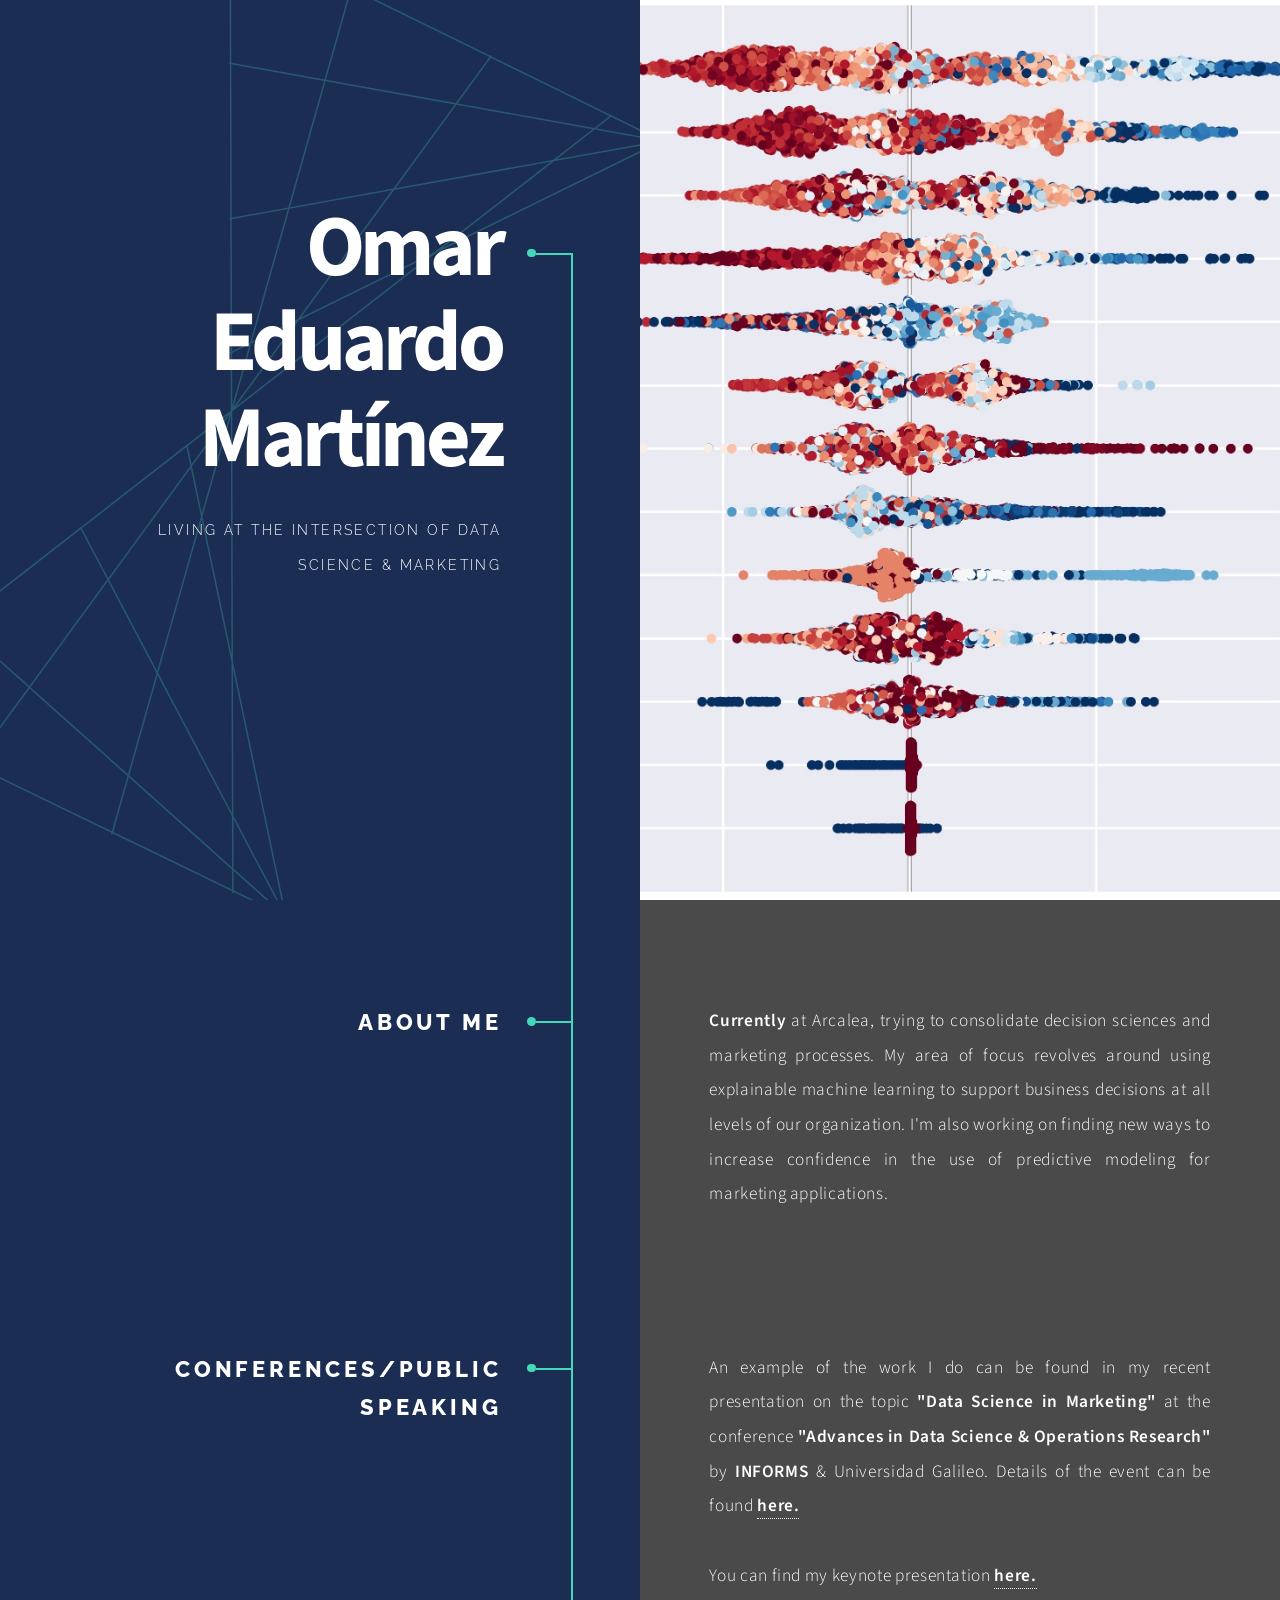
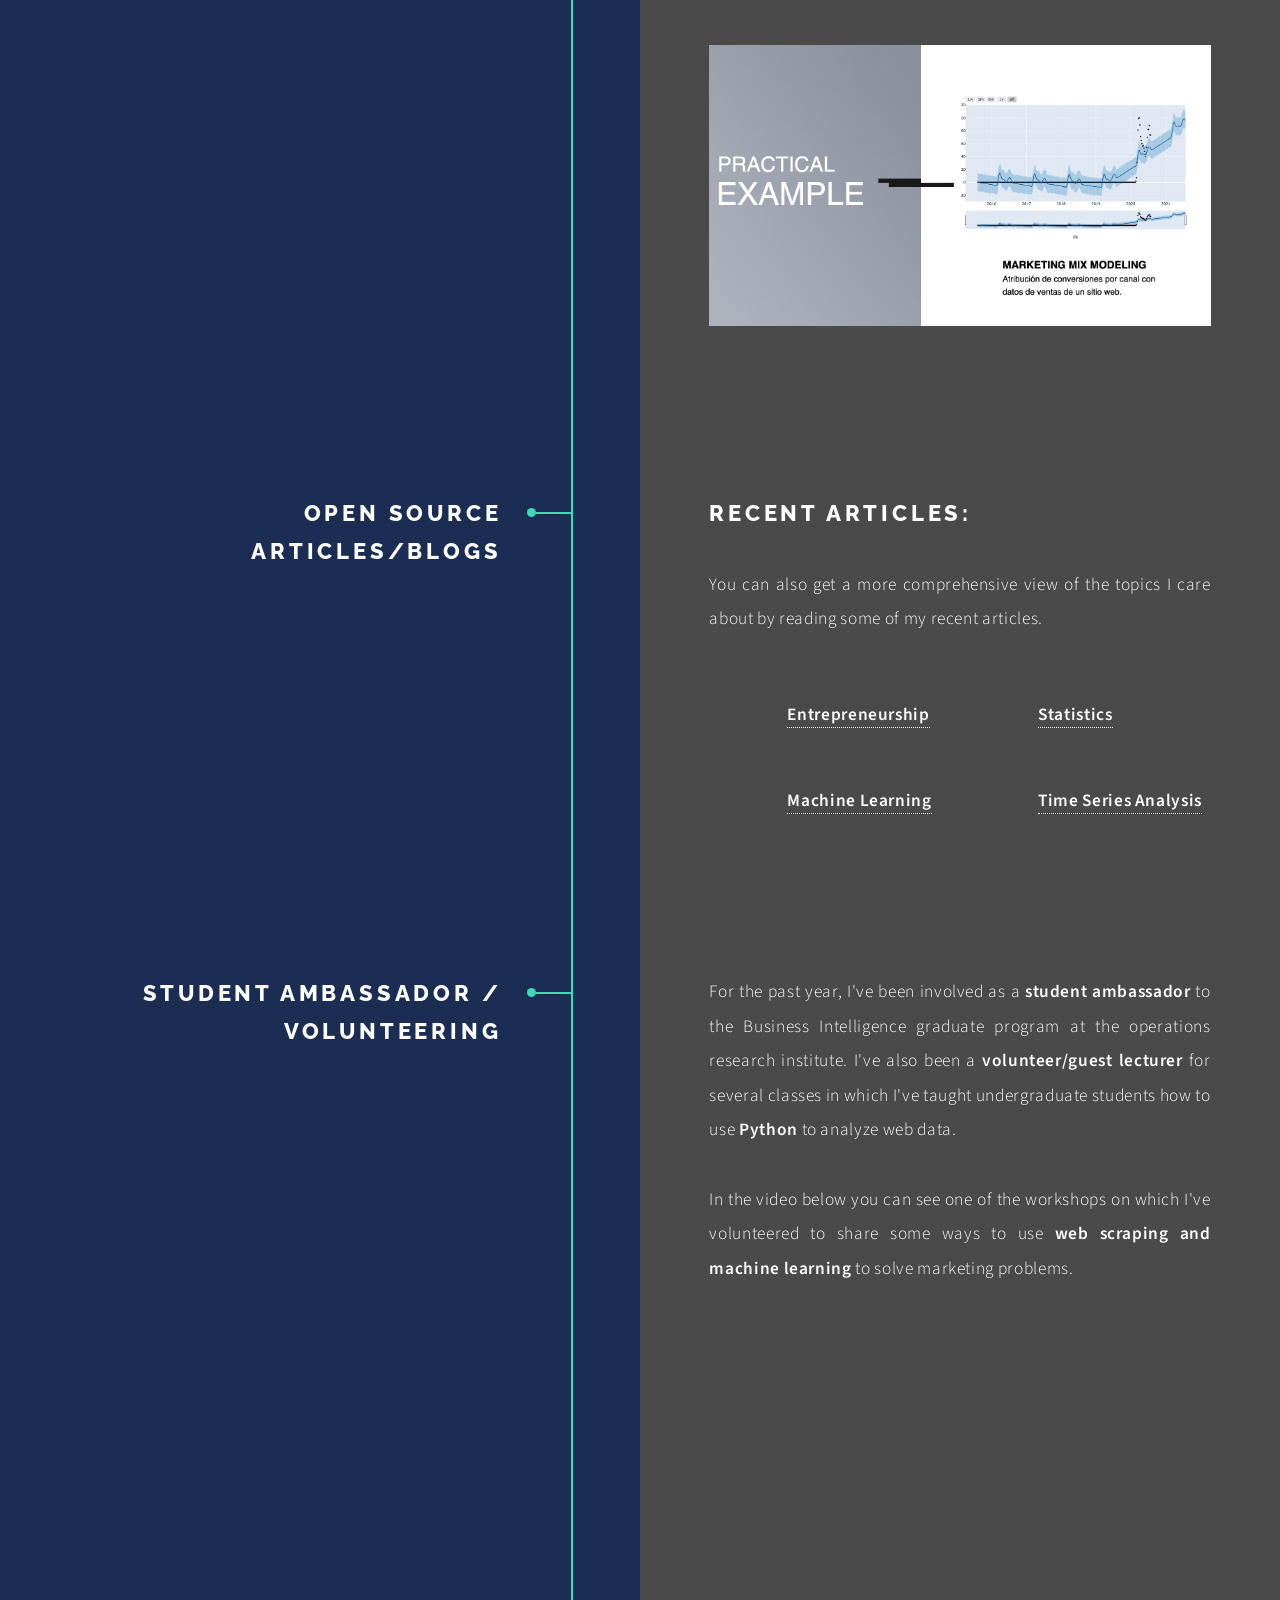
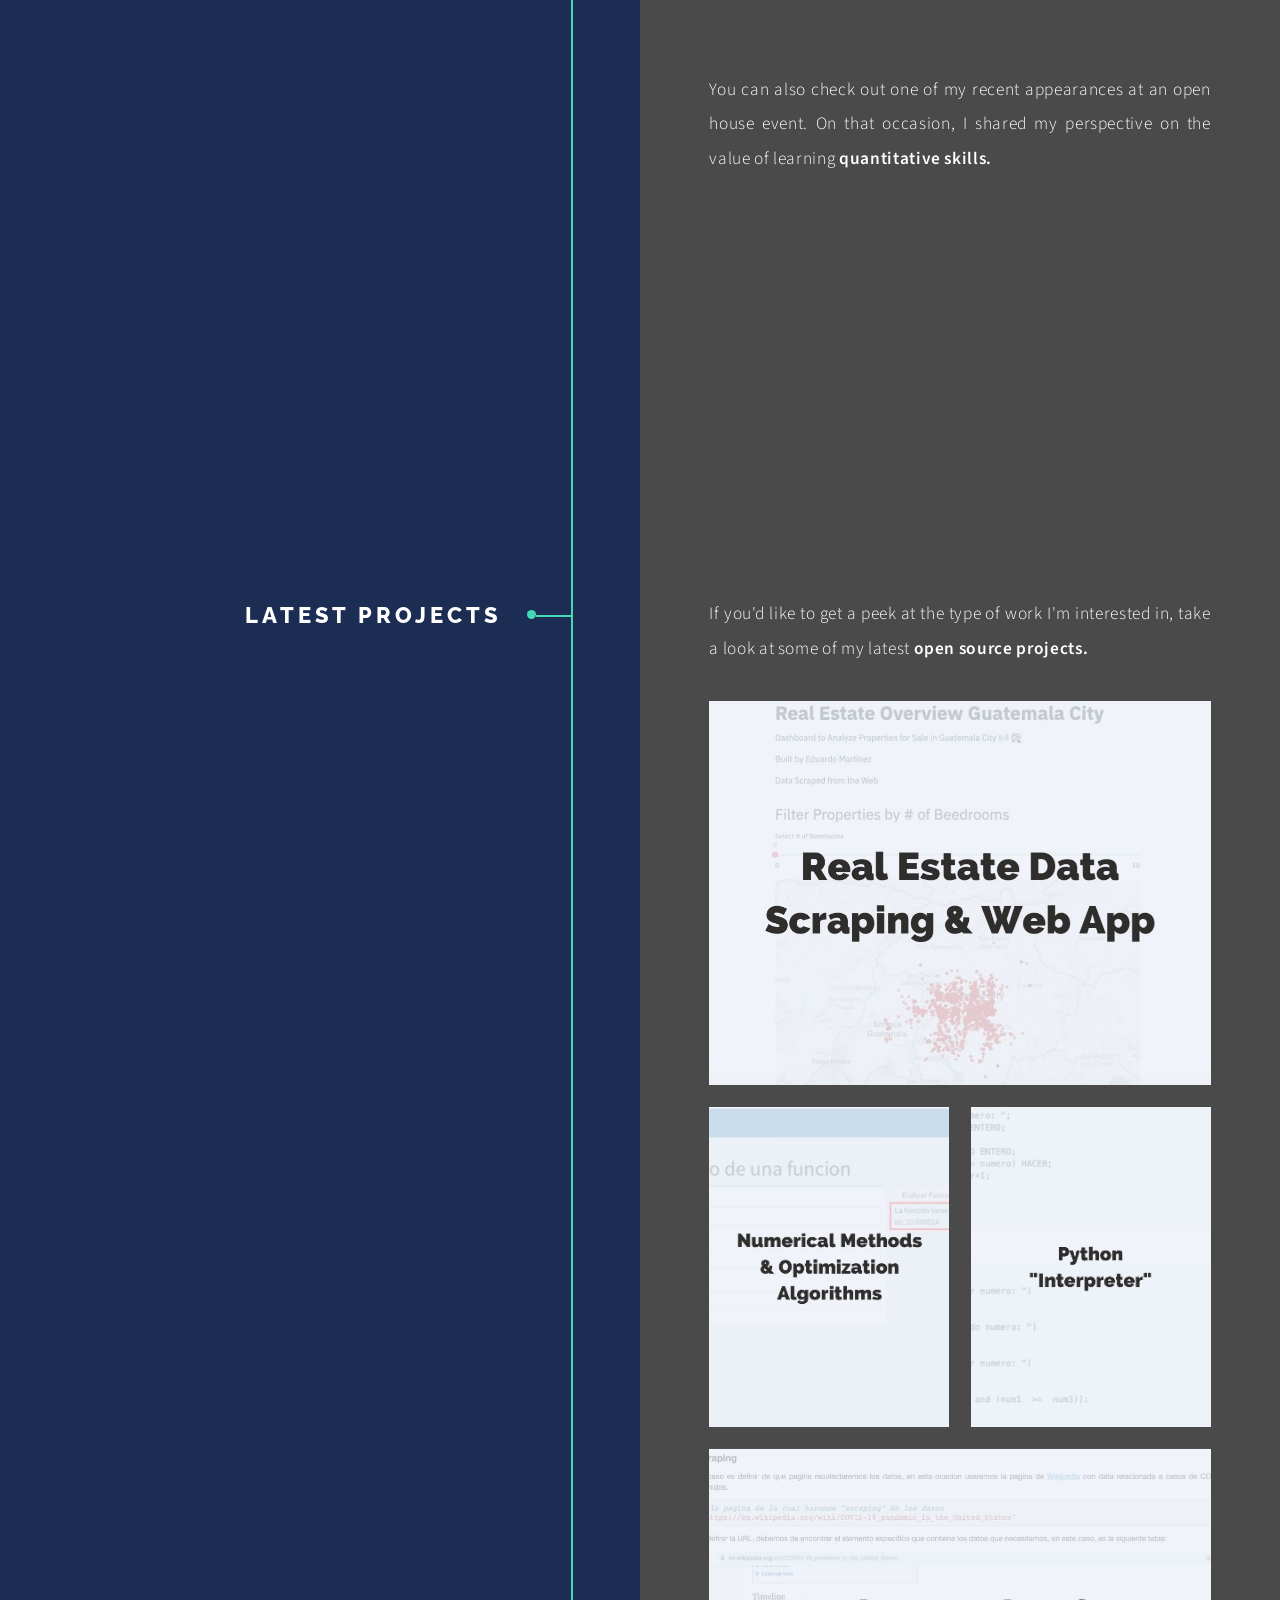
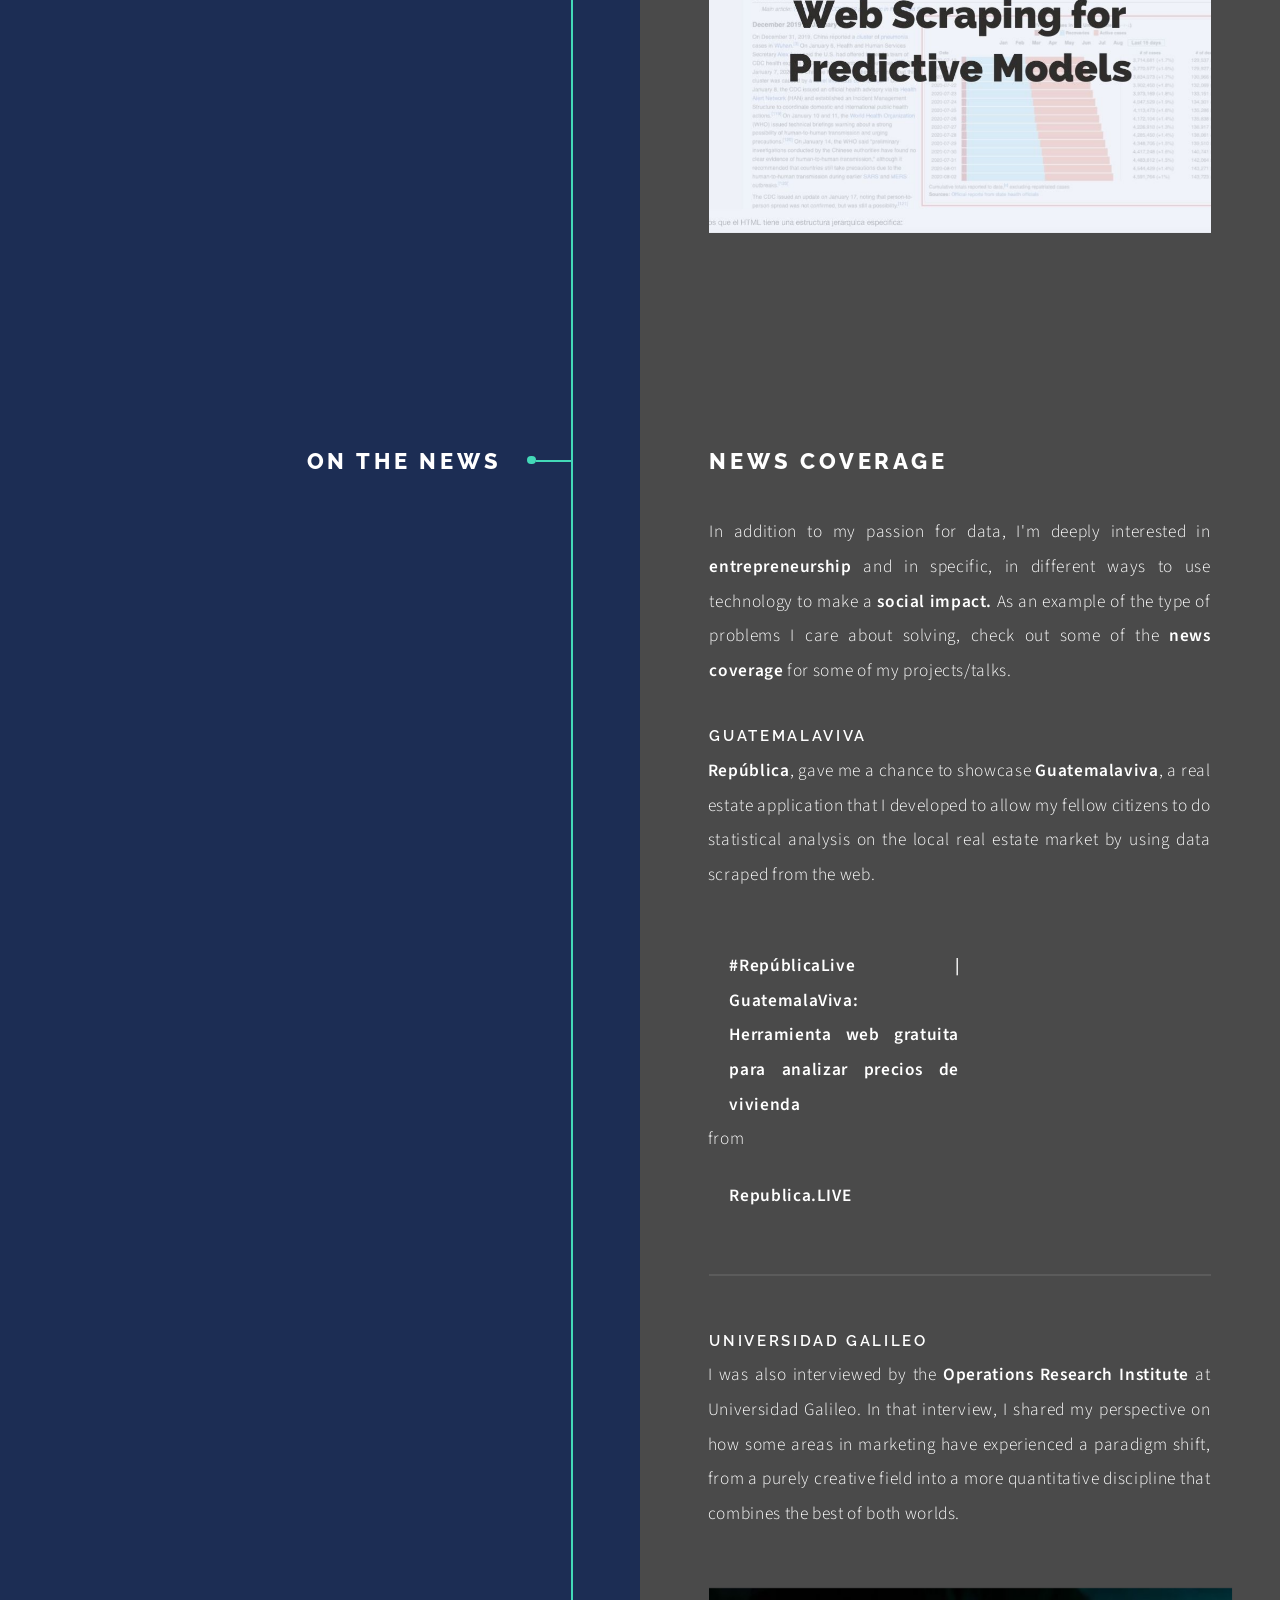
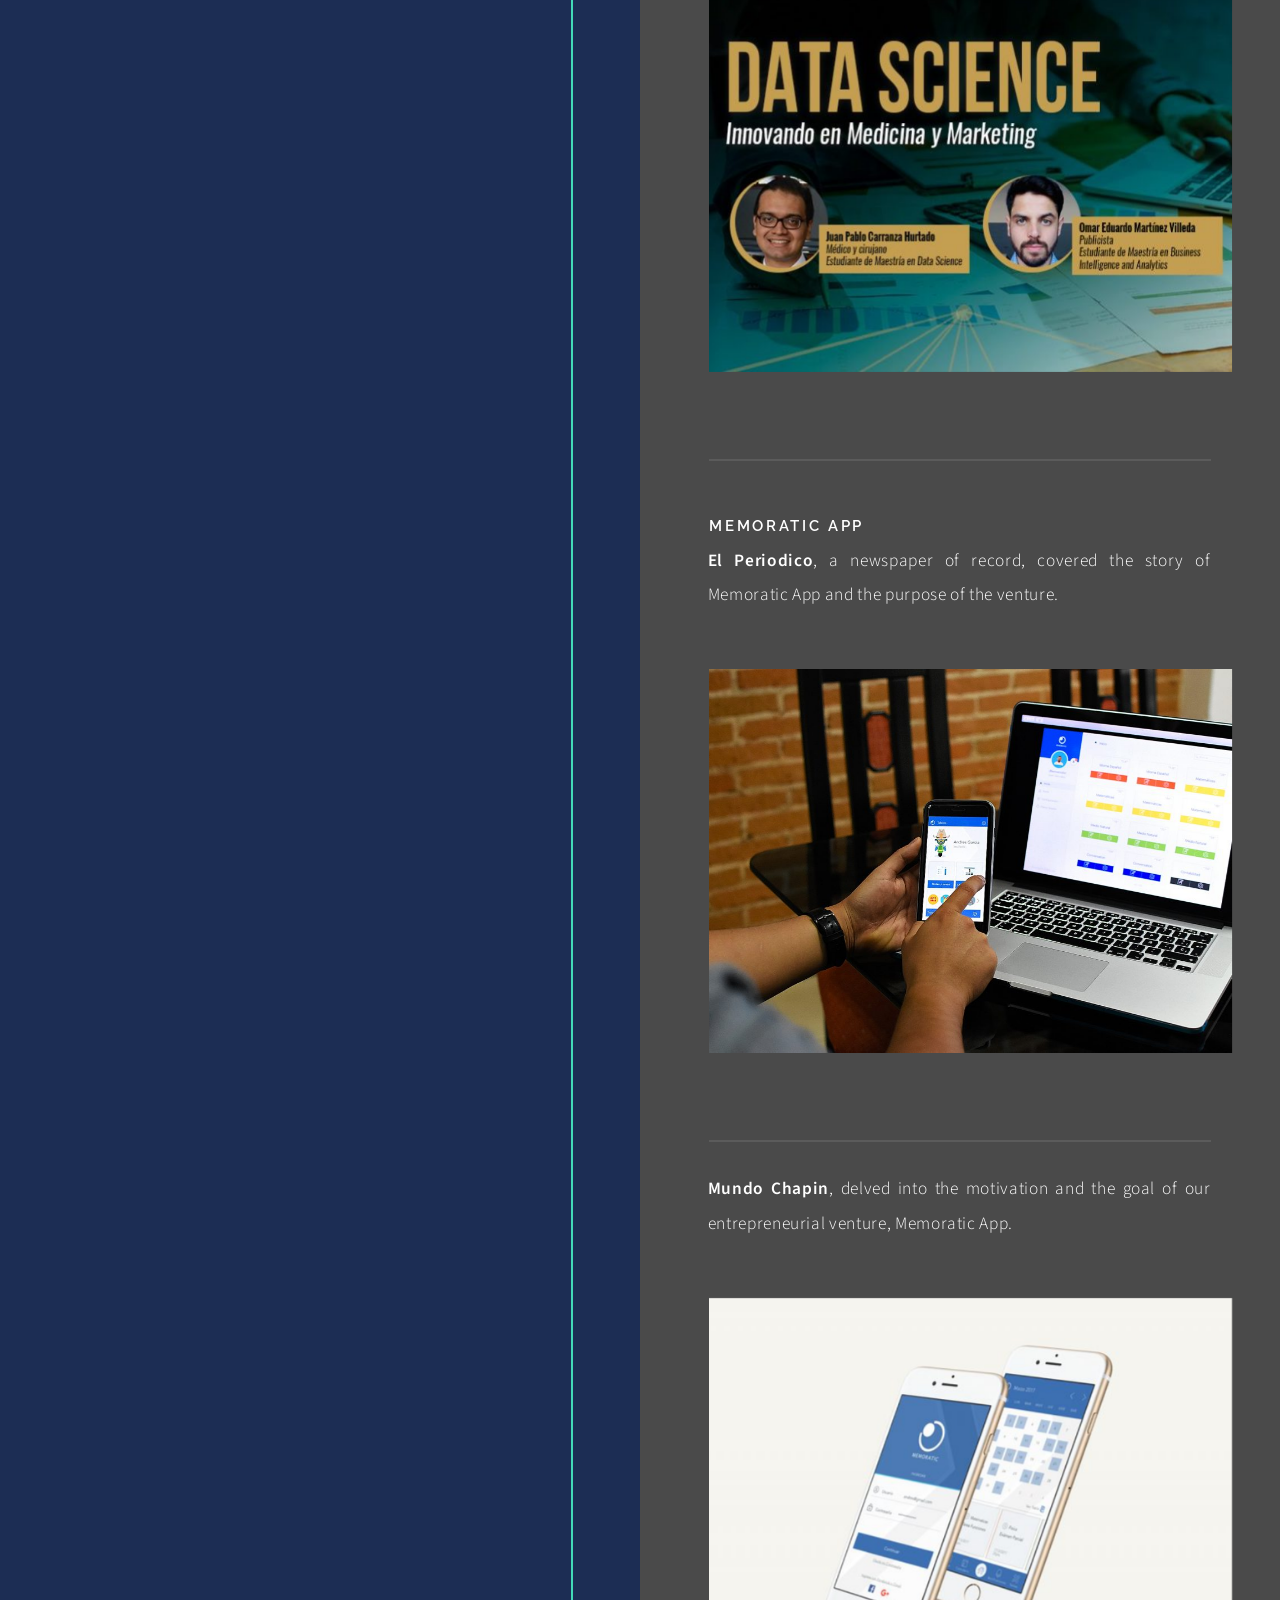
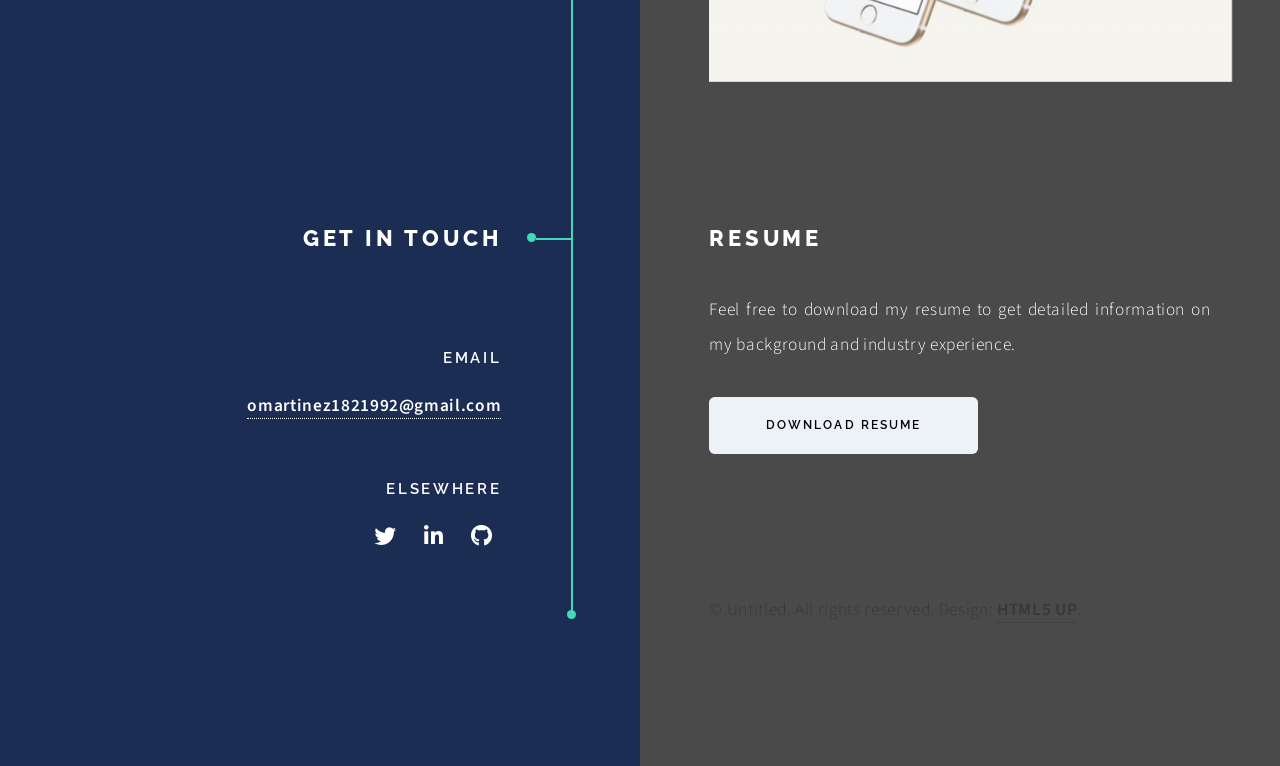
==== index.html @ 477a8608 "Copy updates" ====
<!DOCTYPE HTML>
<!--
	Paradigm Shift by HTML5 UP
	html5up.net | @ajlkn
	Free for personal and commercial use under the CCA 3.0 license (html5up.net/license)
-->
<html>
	<head>
		<!-- Google Tag Manager -->
		<script>(function(w,d,s,l,i){w[l]=w[l]||[];w[l].push({'gtm.start':
		new Date().getTime(),event:'gtm.js'});var f=d.getElementsByTagName(s)[0],
		j=d.createElement(s),dl=l!='dataLayer'?'&l='+l:'';j.async=true;j.src=
		'https://www.googletagmanager.com/gtm.js?id='+i+dl;f.parentNode.insertBefore(j,f);
		})(window,document,'script','dataLayer','GTM-MCJBHN8');</script>
		<!-- End Google Tag Manager -->
		<title>Omar Eduardo Martínez</title>
		<meta charset="utf-8" />
		<meta name="viewport" content="width=device-width, initial-scale=1, user-scalable=no" />
		<meta name="description" content="Omar Eduardo Martínez, Marketing Data Scientist." />
		<meta name="keywords" content="" />
		<link rel="stylesheet" href="assets/css/main.css" />
		<meta name="robots" content="noindex">
	</head>
	<body class="is-preload">
		<!-- Google Tag Manager (noscript) -->
		<noscript><iframe src="https://www.googletagmanager.com/ns.html?id=GTM-MCJBHN8"
		height="0" width="0" style="display:none;visibility:hidden"></iframe></noscript>
		<!-- End Google Tag Manager (noscript) -->
		<!-- Wrapper -->
			<div id="wrapper">

				<!-- Intro -->
					<section class="intro">
						<header>
							<h1>Omar Eduardo Martínez</h1>
							<p> Living at the intersection of Data Science & Marketing </p>
							<ul class="actions">
								<li><a href="#first" class="arrow scrolly"><span class="label">Next</span></a></li>
							</ul>
						</header>
						<div class="content">
							<span class="image fill" data-position="center"><img src="images/pic01.jpg" alt="" /></span>
						</div>
					</section>

				<!-- Section -->
					<section id="first">
						<header>
							<h2>About me</h2>
						</header>
						<div class="content">
							<!--  <span class="image main"><img src="images/pic02.jpg" alt="About Me Picture" /></span> -->
							<p align="justify"><strong> Currently </strong> at Arcalea, trying to consolidate decision sciences and marketing processes. My area of focus revolves around using explainable machine learning to support business decisions at all levels of our organization. I'm also working on finding new ways to increase confidence in the use of predictive modeling for marketing applications. </p>
						</div>
					</section>

				<!-- Section -->
				<section>
					<header>
						<h2>Conferences/Public Speaking</h2>
					</header>
					<div class="content">
						<p align="justify">An example of the work I do can be found in my recent presentation on the topic <strong>"Data Science in Marketing"</strong> at the conference <strong>"Advances in Data Science & Operations Research"</strong> by <strong>INFORMS</strong> & Universidad Galileo. Details of the event can be found <a href="https://www.galileo.edu/page/wp-content/uploads/2020/09/Programa-Advances-in-data-science-OR-2018_ES-.pdf" target="_blank">here.</a></p>
						<p align="justify">You can find my keynote presentation <a href="https://github.com/omartinez182/data-science-notebooks/blob/master/Data%20Science%20in%20Marketing_Omar%20E%20Martinez.key" target="_blank">here.<br>
						<span class="image2 main"><img src="images/pic03.jpg" alt="Keynote Presentation" /></span></a></p>
					</div>
				</section>

				<!-- Section -->
					<section>
						<header>
							<h2>Open Source Articles/Blogs</h2>
						</header>
						<div class="content">
							<h2>Recent articles:</h2>
							<p align="justify">You can also get a more comprehensive view of the topics I care about by reading some of my recent articles.</p>
							<ul class="feature-icons">
								<li><a href="https://thenextweb.com/growth-quarters/2020/03/31/5-lessons-from-failed-startup/" target="_blank">Entrepreneurship</a></li>
								<li><a href="https://www.kdnuggets.com/2020/07/demystifying-statistical-significance.html" target="_blank">Statistics</a></li>
								<li><a href="https://www.kdnuggets.com/2020/10/nested-cross-validation-python.html" target="_blank">Machine Learning</a></li>
								<li><a href="https://www.kdnuggets.com/2020/07/understanding-time-series-r.html" target="_blank">Time Series Analysis</a></li>
							</ul>
						</div>
					</section>

				<!-- Section -->
					<section>
						<header>
							<h2>Student ambassador / Volunteering</h2>
						</header>
						<div class="content">
							<p align="justify">For the past year, I've been involved as a <strong> student ambassador </strong> to the Business Intelligence graduate program at the operations research institute. I've also been a <strong> volunteer/guest lecturer </strong> for several classes in which I've taught undergraduate students how to use <strong> Python </strong> to analyze web data.</p>
							<p align="justify">In the video below you can see one of the workshops on which I've volunteered to share some ways to use <strong> web scraping and machine learning </strong> to solve marketing problems.</p>
							<div class="videoWrapper">
								<iframe width="325" height="250" src="https://www.youtube.com/embed/MDKbdHvVcv8?start=1440" frameborder="0" allow="accelerometer; autoplay; clipboard-write; encrypted-media; gyroscope; picture-in-picture" allowfullscreen></iframe>
							</div>
							</br>
							</br>
							<p align="justify">You can also check out one of my recent appearances at an open house event. On that occasion, I shared my perspective on the value of learning <strong> quantitative skills. </strong></p>
							<div class="videoWrapper">
								<iframe width="325" height="250" src="https://www.youtube.com/embed/UKspfR477Xg?start=1396" frameborder="0" allow="accelerometer; autoplay; clipboard-write; encrypted-media; gyroscope; picture-in-picture" allowfullscreen></iframe>
							</div>
						</div>
					</section>

				<!-- Section -->
					<section>
						<header>
							<h2>Latest Projects</h2>
						</header>
						<div class="content">
							<p align="justify">If you'd like to get a peek at the type of work I'm interested in, take a look at some of my latest <strong> open source projects. </strong></p>
							<div class="gallery">
								<a href="http://www.guatemalaviva.com/" target="_blank" class="landscape"><img src="images/gallery/thumbs/04.jpg" alt="" /></a>
								<a href="https://github.com/omartinez182/numerical-methods-and-algorithms" target="_blank"><img src="images/gallery/thumbs/02.jpg" alt="Numerical Methods & Algorithm Optimization Project Featured Image" /></a>
								<a href="https://github.com/omartinez182/Python-Interpreter" target="_blank"><img src="images/gallery/thumbs/03.jpg" alt="" /></a>
								<a href="https://github.com/omartinez182/data-science-notebooks/blob/master/Data_Science_in_Marketing_from_A_Z.ipynb" target="_blank" class="landscape"><img src="images/gallery/thumbs/01.jpg" alt="Web Scraping Project Featured Image" /></a>
								<hr>
							</div>
						</div>
					</section>

				<!-- Section -->
					<section>
						<header>
							<h2>On the news</h2>
						</header>
						<div class="content">
							<h2>News coverage</h2>
							<p align="justify">In addition to my passion for data, I'm deeply interested in <strong> entrepreneurship </strong> and in specific, in different ways to use technology to make a <strong>social impact.</strong> 
								As an example of the type of problems I care about solving, check out some of the <strong> news coverage </strong> for some of my projects/talks.</p>
							<h3>Guatemalaviva</h3>
							<div class="gallery">
								<p style="margin-left: 20px" align="justify"><strong>República</strong>, gave me a chance to showcase <strong>Guatemalaviva</strong>, a real estate application that I developed to allow my fellow citizens to do statistical analysis on the local real estate market by using data scraped from the web.</p>
								<div class="videoWrapper">
									<iframe style="margin-left: 20px" align="justify" src="https://player.vimeo.com/video/514046070" width="325" height="250" frameborder="0" allow="accelerometer; autoplay; clipboard-write; encrypted-media; gyroscope; picture-in-picture" allowfullscreen></iframe><p style="margin-left: 20px" align="justify"><a href="https://vimeo.com/514046070" target="_blank">#RepúblicaLive | GuatemalaViva: Herramienta web gratuita para analizar precios de vivienda</a> from <a href="https://vimeo.com/user117604943" target="_blank">Republica.LIVE</a></p>
								</div>
							</div>
							<hr>
							<h3>Universidad Galileo</h3>
							<div class="gallery">
								<p style="margin-left: 20px" align="justify">I was also interviewed by the <strong>Operations Research Institute</strong> at Universidad Galileo. In that interview, I shared my perspective on how some areas in marketing have experienced a paradigm shift, from a purely creative field into a more quantitative discipline that combines the best of both worlds.</p>
								<p><a href="https://www.galileo.edu/iio/historias-de-exito/data-science-innovando-en-medicina-y-marketing/" target="_blank" class="landscape"><img src="images/gallery/thumbs/08.jpg" alt="Data Science Innovations in Health-care & Marketing - Universidad Galileo" /></a></p>
							</div>
							<hr>
							<h3>Memoratic App</h3>
							<div class="gallery">
								<p style="margin-left: 20px" align="justify"><strong>El Periodico</strong>, a newspaper of record, covered the story of Memoratic App and the purpose of the venture.</p>
								<p><a href="https://elperiodico.com.gt/economia/2017/08/25/una-app-que-busca-mejorar-el-rendimiento-academico/" target="_blank" class="landscape"><img src="images/gallery/thumbs/06.jpg" alt="Memoratic App El Periodico" /></a></p>
							</div>
							<hr>
							<div class="gallery">
								<p style="margin-left: 20px" align="justify"><strong>Mundo Chapin</strong>, delved into the motivation and the goal of our entrepreneurial venture, Memoratic App.</p>
								<p><a href="https://mundochapin.com/2017/08/una-app-que-te-ayudara-a-mejorar-el-control-y-rendimiento-escolar-de-tus-hijos/35313/" target="_blank" class="landscape"><img src="images/gallery/thumbs/07.jpg" alt="Memoratic App Mundo Chapin" /></a></p>
							</div>
						</div>
					</section>

				<!-- Section -->
					<section>
						<header>
							<h2>Get in touch</h2>
						</header>
						<div class="content">
							<header>
								<h2>Resume</h2>
							</header>
							<div class="content">
								<p align="justify">Feel free to download my resume to get detailed information on my background and industry experience.</p>
								<ul class="actions">
									<li><a href="https://drive.google.com/file/d/1AbZJZftRvMHdEjw_TxzYUF_DppJpRQ2C/view?usp=sharing" target="_blank" class="button primary large">Download Resume</a></li>
								</ul>
							</div>
						</div>
						<footer>
							<ul class="items">
								<li>
									<h3>Email</h3>
									<a href="#">omartinez1821992@gmail.com</a>
								</li>
								<li>
									<h3>Elsewhere</h3>
									<ul class="icons">
										<li><a href="https://twitter.com/omarmartinez182" target="_blank" class="icon brands fa-twitter"><span class="label">Twitter</span></a></li>
										<li><a href="https://www.linkedin.com/in/omarmartinez182/" target="_blank"  class="icon brands fa-linkedin-in"><span class="label">LinkedIn</span></a></li>
										<li><a href="https://github.com/omartinez182" target="_blank"  class="icon brands fa-github"><span class="label">GitHub</span></a></li>
									</ul>
								</li>
							</ul>
						</footer>
					</section>

				<!-- Copyright -->
					<div class="copyright">&copy; Untitled. All rights reserved. Design: <a href="https://html5up.net">HTML5 UP</a>.</div>

			</div>

		<!-- Scripts -->
			<script src="assets/js/jquery.min.js"></script>
			<script src="assets/js/jquery.scrolly.min.js"></script>
			<script src="assets/js/browser.min.js"></script>
			<script src="assets/js/breakpoints.min.js"></script>
			<script src="assets/js/util.js"></script>
			<script src="assets/js/main.js"></script>

	</body>
</html>
---- assets/css/main.css ----
@import url(fontawesome-all.min.css);
@import url("https://fonts.googleapis.com/css?family=Source+Sans+Pro:300,600,700,300i,600i,700i|Raleway:600,800");

/*
	Paradigm Shift by HTML5 UP
	html5up.net | @ajlkn
	Free for personal and commercial use under the CCA 3.0 license (html5up.net/license)
*/

html, body, div, span, applet, object,
iframe, h1, h2, h3, h4, h5, h6, p, blockquote,
pre, a, abbr, acronym, address, big, cite,
code, del, dfn, em, img, ins, kbd, q, s, samp,
small, strike, strong, sub, sup, tt, var, b,
u, i, center, dl, dt, dd, ol, ul, li, fieldset,
form, label, legend, table, caption, tbody,
tfoot, thead, tr, th, td, article, aside,
canvas, details, embed, figure, figcaption,
footer, header, hgroup, menu, nav, output, ruby,
section, summary, time, mark, audio, video {
	margin: 0;
	padding: 0;
	border: 0;
	font-size: 100%;
	font: inherit;
	vertical-align: baseline;}

article, aside, details, figcaption, figure,
footer, header, hgroup, menu, nav, section {
	display: block;}

body {
	line-height: 1;
}

ol, ul {
	list-style: none;
}

blockquote, q {
	quotes: none;
}

	blockquote:before, blockquote:after, q:before, q:after {
		content: '';
		content: none;
	}

table {
	border-collapse: collapse;
	border-spacing: 0;
}

body {
	-webkit-text-size-adjust: none;
}

mark {
	background-color: transparent;
	color: inherit;
}

input::-moz-focus-inner {
	border: 0;
	padding: 0;
}

input, select, textarea {
	-moz-appearance: none;
	-webkit-appearance: none;
	-ms-appearance: none;
	appearance: none;
}

/* Basic */

	@-ms-viewport {
		width: device-width;
	}

	body {
		-ms-overflow-style: scrollbar;
	}

	@media screen and (max-width: 480px) {

		html, body {
			min-width: 320px;
		}

	}

	html {
		box-sizing: border-box;
	}

	*, *:before, *:after {
		box-sizing: inherit;
	}

	html {
		overflow-x: hidden;
	}

	body {
		background: #000000;
		overflow-x: hidden;
	}

		body.is-preload *, body.is-preload *:before, body.is-preload *:after {
			-moz-animation: none !important;
			-webkit-animation: none !important;
			-ms-animation: none !important;
			animation: none !important;
			-moz-transition: none !important;
			-webkit-transition: none !important;
			-ms-transition: none !important;
			transition: none !important;
		}

/* Typography */

	html {
		font-size: 18pt;
	}

		@media screen and (max-width: 1920px) {

			html {
				font-size: 13pt;
			}

		}

		@media screen and (max-width: 1152px) {

			html {
				font-size: 14pt;
			}

		}

		@media screen and (max-width: 736px) {

			html {
				font-size: 12pt;
			}

		}

		@media screen and (max-width: 480px) {

			html {
				font-size: 11pt;
			}

		}

	body {
		background-color: #4a4a4a;
		color: #000000;
	}

	body, input, select, textarea {
		color: #ffffff;
		font-family: "Source Sans Pro", Helvetica, sans-serif;
		font-size: 1rem;
		font-weight: 300;
		letter-spacing: 0.0375em;
		line-height: 2;
	}

	a {
		-moz-transition: border-bottom-color 0.25s ease-in-out;
		-webkit-transition: border-bottom-color 0.25s ease-in-out;
		-ms-transition: border-bottom-color 0.25s ease-in-out;
		transition: border-bottom-color 0.25s ease-in-out;
		text-decoration: none;
		font-weight: 600;
		color: #ffffff;
		border-bottom: dotted 1px;
	}

		a:hover {
			text-decoration: none;
			border-bottom-color: transparent;
		}

	strong, b {
		font-weight: 600;
		color: #ffffff;
	}

	em, i {
		font-style: italic;
	}

	p {
		margin: 0 0 2rem 0;
	}

	h1, h2, h3, h4, h5, h6 {
		color: #ffffff;
		font-family: "Raleway", Helvetica, sans-serif;
		font-weight: 600;
		letter-spacing: 0.175em;
		line-height: 1.75;
		margin: 0 0 1.5rem 0;
		text-transform: uppercase;
	}

		h1 a, h2 a, h3 a, h4 a, h5 a, h6 a {
			color: inherit;
			text-decoration: none;
		}

	h1 {
		font-family: "Source Sans Pro", Helvetica, sans-serif;
		font-size: 5rem;
		font-weight: 700;
		letter-spacing: -0.05em;
		line-height: 1.1;
		margin: 0 0 1.5rem 0;
		text-transform: none;
	}

	h2 {
		font-size: 1.25rem;
		font-weight: 800;
		margin: 0 0 2rem 0;
	}

	h3 {
		font-size: 0.875rem;
	}

	h4 {
		font-size: 0.875rem;
	}

	h5 {
		font-size: 0.75rem;
	}

	h6 {
		font-size: 0.625rem;
	}

	@media screen and (max-width: 736px) {

		h1 {
			font-size: 4.5rem;
			line-height: 1.1;
		}

		h2 {
			font-size: 1.25rem;
			line-height: 1.7;
		}

		h3 {
			font-size: 0.9rem;
		}

		h4 {
			font-size: 0.75rem;
		}

		h5 {
			font-size: 0.675rem;
		}

	}

	@media screen and (max-width: 360px) {

		h1 {
			font-size: 3.75rem;
		}

		h2 {
			font-size: 1.125rem;
		}

		h3 {
			font-size: 0.8rem;
		}

		h4 {
			font-size: 0.675rem;
		}

		h5 {
			font-size: 0.675rem;
		}

	}

	sub {
		font-size: 0.8rem;
		position: relative;
		top: 0.5rem;
	}

	sup {
		font-size: 0.8rem;
		position: relative;
		top: -0.5rem;
	}

	blockquote {
		border-left: solid 0.5rem rgba(144, 144, 144, 0.25);
		font-style: italic;
		margin: 0 0 2rem 0;
		padding: 1rem 0 1rem 2rem;
	}

	code {
		background: rgba(144, 144, 144, 0.1);
		border-radius: 0.325rem;
		font-family: "Courier New", monospace;
		font-size: 0.9rem;
		margin: 0 0.25rem;
		padding: 0.25rem 0.65rem;
	}

	pre {
		-webkit-overflow-scrolling: touch;
		font-family: "Courier New", monospace;
		font-size: 0.9rem;
		margin: 0 0 2rem 0;
		width: 100%;
	}

		pre code {
			display: block;
			line-height: 1.75;
			padding: 1rem 1.5rem;
			overflow-x: auto;
		}

	hr {
		border: 0;
		border-bottom: solid 2px rgba(144, 144, 144, 0.25);
		margin: 3rem 0;
	}

		hr.major {
			margin: 5rem 0;
		}

		@media screen and (max-width: 736px) {

			hr.major {
				margin: 3rem 0;
			}

		}

/* Row */

	.row {
		display: flex;
		flex-wrap: wrap;
		box-sizing: border-box;
		align-items: stretch;
	}

		.row > * {
			box-sizing: border-box;
		}

		.row.gtr-uniform > * > :last-child {
			margin-bottom: 0;
		}

		.row.aln-left {
			justify-content: flex-start;
		}

		.row.aln-center {
			justify-content: center;
		}

		.row.aln-right {
			justify-content: flex-end;
		}

		.row.aln-top {
			align-items: flex-start;
		}

		.row.aln-middle {
			align-items: center;
		}

		.row.aln-bottom {
			align-items: flex-end;
		}

		.row > .imp {
			order: -1;
		}

		.row > .col-1 {
			width: 8.33333%;
		}

		.row > .off-1 {
			margin-left: 8.33333%;
		}

		.row > .col-2 {
			width: 16.66667%;
		}

		.row > .off-2 {
			margin-left: 16.66667%;
		}

		.row > .col-3 {
			width: 25%;
		}

		.row > .off-3 {
			margin-left: 25%;
		}

		.row > .col-4 {
			width: 33.33333%;
		}

		.row > .off-4 {
			margin-left: 33.33333%;
		}

		.row > .col-5 {
			width: 41.66667%;
		}

		.row > .off-5 {
			margin-left: 41.66667%;
		}

		.row > .col-6 {
			width: 50%;
		}

		.row > .off-6 {
			margin-left: 50%;
		}

		.row > .col-7 {
			width: 58.33333%;
		}

		.row > .off-7 {
			margin-left: 58.33333%;
		}

		.row > .col-8 {
			width: 66.66667%;
		}

		.row > .off-8 {
			margin-left: 66.66667%;
		}

		.row > .col-9 {
			width: 75%;
		}

		.row > .off-9 {
			margin-left: 75%;
		}

		.row > .col-10 {
			width: 83.33333%;
		}

		.row > .off-10 {
			margin-left: 83.33333%;
		}

		.row > .col-11 {
			width: 91.66667%;
		}

		.row > .off-11 {
			margin-left: 91.66667%;
		}

		.row > .col-12 {
			width: 100%;
		}

		.row > .off-12 {
			margin-left: 100%;
		}

		.row.gtr-0 {
			margin-top: 0;
			margin-left: 0rem;
		}

			.row.gtr-0 > * {
				padding: 0 0 0 0rem;
			}

			.row.gtr-0.gtr-uniform {
				margin-top: 0rem;
			}

				.row.gtr-0.gtr-uniform > * {
					padding-top: 0rem;
				}

		.row.gtr-25 {
			margin-top: 0;
			margin-left: -0.5rem;
		}

			.row.gtr-25 > * {
				padding: 0 0 0 0.5rem;
			}

			.row.gtr-25.gtr-uniform {
				margin-top: -0.5rem;
			}

				.row.gtr-25.gtr-uniform > * {
					padding-top: 0.5rem;
				}

		.row.gtr-50 {
			margin-top: 0;
			margin-left: -1rem;
		}

			.row.gtr-50 > * {
				padding: 0 0 0 1rem;
			}

			.row.gtr-50.gtr-uniform {
				margin-top: -1rem;
			}

				.row.gtr-50.gtr-uniform > * {
					padding-top: 1rem;
				}

		.row {
			margin-top: 0;
			margin-left: -2rem;
		}

			.row > * {
				padding: 0 0 0 2rem;
			}

			.row.gtr-uniform {
				margin-top: -2rem;
			}

				.row.gtr-uniform > * {
					padding-top: 2rem;
				}

		.row.gtr-150 {
			margin-top: 0;
			margin-left: -3rem;
		}

			.row.gtr-150 > * {
				padding: 0 0 0 3rem;
			}

			.row.gtr-150.gtr-uniform {
				margin-top: -3rem;
			}

				.row.gtr-150.gtr-uniform > * {
					padding-top: 3rem;
				}

		.row.gtr-200 {
			margin-top: 0;
			margin-left: -4rem;
		}

			.row.gtr-200 > * {
				padding: 0 0 0 4rem;
			}

			.row.gtr-200.gtr-uniform {
				margin-top: -4rem;
			}

				.row.gtr-200.gtr-uniform > * {
					padding-top: 4rem;
				}

		@media screen and (max-width: 1920px) {

			.row {
				display: flex;
				flex-wrap: wrap;
				box-sizing: border-box;
				align-items: stretch;
			}

				.row > * {
					box-sizing: border-box;
				}

				.row.gtr-uniform > * > :last-child {
					margin-bottom: 0;
				}

				.row.aln-left {
					justify-content: flex-start;
				}

				.row.aln-center {
					justify-content: center;
				}

				.row.aln-right {
					justify-content: flex-end;
				}

				.row.aln-top {
					align-items: flex-start;
				}

				.row.aln-middle {
					align-items: center;
				}

				.row.aln-bottom {
					align-items: flex-end;
				}

				.row > .imp-xlarge {
					order: -1;
				}

				.row > .col-1-xlarge {
					width: 8.33333%;
				}

				.row > .off-1-xlarge {
					margin-left: 8.33333%;
				}

				.row > .col-2-xlarge {
					width: 16.66667%;
				}

				.row > .off-2-xlarge {
					margin-left: 16.66667%;
				}

				.row > .col-3-xlarge {
					width: 25%;
				}

				.row > .off-3-xlarge {
					margin-left: 25%;
				}

				.row > .col-4-xlarge {
					width: 33.33333%;
				}

				.row > .off-4-xlarge {
					margin-left: 33.33333%;
				}

				.row > .col-5-xlarge {
					width: 41.66667%;
				}

				.row > .off-5-xlarge {
					margin-left: 41.66667%;
				}

				.row > .col-6-xlarge {
					width: 50%;
				}

				.row > .off-6-xlarge {
					margin-left: 50%;
				}

				.row > .col-7-xlarge {
					width: 58.33333%;
				}

				.row > .off-7-xlarge {
					margin-left: 58.33333%;
				}

				.row > .col-8-xlarge {
					width: 66.66667%;
				}

				.row > .off-8-xlarge {
					margin-left: 66.66667%;
				}

				.row > .col-9-xlarge {
					width: 75%;
				}

				.row > .off-9-xlarge {
					margin-left: 75%;
				}

				.row > .col-10-xlarge {
					width: 83.33333%;
				}

				.row > .off-10-xlarge {
					margin-left: 83.33333%;
				}

				.row > .col-11-xlarge {
					width: 91.66667%;
				}

				.row > .off-11-xlarge {
					margin-left: 91.66667%;
				}

				.row > .col-12-xlarge {
					width: 100%;
				}

				.row > .off-12-xlarge {
					margin-left: 100%;
				}

				.row.gtr-0 {
					margin-top: 0;
					margin-left: 0rem;
				}

					.row.gtr-0 > * {
						padding: 0 0 0 0rem;
					}

					.row.gtr-0.gtr-uniform {
						margin-top: 0rem;
					}

						.row.gtr-0.gtr-uniform > * {
							padding-top: 0rem;
						}

				.row.gtr-25 {
					margin-top: 0;
					margin-left: -0.5rem;
				}

					.row.gtr-25 > * {
						padding: 0 0 0 0.5rem;
					}

					.row.gtr-25.gtr-uniform {
						margin-top: -0.5rem;
					}

						.row.gtr-25.gtr-uniform > * {
							padding-top: 0.5rem;
						}

				.row.gtr-50 {
					margin-top: 0;
					margin-left: -1rem;
				}

					.row.gtr-50 > * {
						padding: 0 0 0 1rem;
					}

					.row.gtr-50.gtr-uniform {
						margin-top: -1rem;
					}

						.row.gtr-50.gtr-uniform > * {
							padding-top: 1rem;
						}

				.row {
					margin-top: 0;
					margin-left: -2rem;
				}

					.row > * {
						padding: 0 0 0 2rem;
					}

					.row.gtr-uniform {
						margin-top: -2rem;
					}

						.row.gtr-uniform > * {
							padding-top: 2rem;
						}

				.row.gtr-150 {
					margin-top: 0;
					margin-left: -3rem;
				}

					.row.gtr-150 > * {
						padding: 0 0 0 3rem;
					}

					.row.gtr-150.gtr-uniform {
						margin-top: -3rem;
					}

						.row.gtr-150.gtr-uniform > * {
							padding-top: 3rem;
						}

				.row.gtr-200 {
					margin-top: 0;
					margin-left: -4rem;
				}

					.row.gtr-200 > * {
						padding: 0 0 0 4rem;
					}

					.row.gtr-200.gtr-uniform {
						margin-top: -4rem;
					}

						.row.gtr-200.gtr-uniform > * {
							padding-top: 4rem;
						}

		}

		@media screen and (max-width: 1280px) {

			.row {
				display: flex;
				flex-wrap: wrap;
				box-sizing: border-box;
				align-items: stretch;
			}

				.row > * {
					box-sizing: border-box;
				}

				.row.gtr-uniform > * > :last-child {
					margin-bottom: 0;
				}

				.row.aln-left {
					justify-content: flex-start;
				}

				.row.aln-center {
					justify-content: center;
				}

				.row.aln-right {
					justify-content: flex-end;
				}

				.row.aln-top {
					align-items: flex-start;
				}

				.row.aln-middle {
					align-items: center;
				}

				.row.aln-bottom {
					align-items: flex-end;
				}

				.row > .imp-large {
					order: -1;
				}

				.row > .col-1-large {
					width: 8.33333%;
				}

				.row > .off-1-large {
					margin-left: 8.33333%;
				}

				.row > .col-2-large {
					width: 16.66667%;
				}

				.row > .off-2-large {
					margin-left: 16.66667%;
				}

				.row > .col-3-large {
					width: 25%;
				}

				.row > .off-3-large {
					margin-left: 25%;
				}

				.row > .col-4-large {
					width: 33.33333%;
				}

				.row > .off-4-large {
					margin-left: 33.33333%;
				}

				.row > .col-5-large {
					width: 41.66667%;
				}

				.row > .off-5-large {
					margin-left: 41.66667%;
				}

				.row > .col-6-large {
					width: 50%;
				}

				.row > .off-6-large {
					margin-left: 50%;
				}

				.row > .col-7-large {
					width: 58.33333%;
				}

				.row > .off-7-large {
					margin-left: 58.33333%;
				}

				.row > .col-8-large {
					width: 66.66667%;
				}

				.row > .off-8-large {
					margin-left: 66.66667%;
				}

				.row > .col-9-large {
					width: 75%;
				}

				.row > .off-9-large {
					margin-left: 75%;
				}

				.row > .col-10-large {
					width: 83.33333%;
				}

				.row > .off-10-large {
					margin-left: 83.33333%;
				}

				.row > .col-11-large {
					width: 91.66667%;
				}

				.row > .off-11-large {
					margin-left: 91.66667%;
				}

				.row > .col-12-large {
					width: 100%;
				}

				.row > .off-12-large {
					margin-left: 100%;
				}

				.row.gtr-0 {
					margin-top: 0;
					margin-left: 0rem;
				}

					.row.gtr-0 > * {
						padding: 0 0 0 0rem;
					}

					.row.gtr-0.gtr-uniform {
						margin-top: 0rem;
					}

						.row.gtr-0.gtr-uniform > * {
							padding-top: 0rem;
						}

				.row.gtr-25 {
					margin-top: 0;
					margin-left: -0.375rem;
				}

					.row.gtr-25 > * {
						padding: 0 0 0 0.375rem;
					}

					.row.gtr-25.gtr-uniform {
						margin-top: -0.375rem;
					}

						.row.gtr-25.gtr-uniform > * {
							padding-top: 0.375rem;
						}

				.row.gtr-50 {
					margin-top: 0;
					margin-left: -0.75rem;
				}

					.row.gtr-50 > * {
						padding: 0 0 0 0.75rem;
					}

					.row.gtr-50.gtr-uniform {
						margin-top: -0.75rem;
					}

						.row.gtr-50.gtr-uniform > * {
							padding-top: 0.75rem;
						}

				.row {
					margin-top: 0;
					margin-left: -1.5rem;
				}

					.row > * {
						padding: 0 0 0 1.5rem;
					}

					.row.gtr-uniform {
						margin-top: -1.5rem;
					}

						.row.gtr-uniform > * {
							padding-top: 1.5rem;
						}

				.row.gtr-150 {
					margin-top: 0;
					margin-left: -2.25rem;
				}

					.row.gtr-150 > * {
						padding: 0 0 0 2.25rem;
					}

					.row.gtr-150.gtr-uniform {
						margin-top: -2.25rem;
					}

						.row.gtr-150.gtr-uniform > * {
							padding-top: 2.25rem;
						}

				.row.gtr-200 {
					margin-top: 0;
					margin-left: -3rem;
				}

					.row.gtr-200 > * {
						padding: 0 0 0 3rem;
					}

					.row.gtr-200.gtr-uniform {
						margin-top: -3rem;
					}

						.row.gtr-200.gtr-uniform > * {
							padding-top: 3rem;
						}

		}

		@media screen and (max-width: 1152px) {

			.row {
				display: flex;
				flex-wrap: wrap;
				box-sizing: border-box;
				align-items: stretch;
			}

				.row > * {
					box-sizing: border-box;
				}

				.row.gtr-uniform > * > :last-child {
					margin-bottom: 0;
				}

				.row.aln-left {
					justify-content: flex-start;
				}

				.row.aln-center {
					justify-content: center;
				}

				.row.aln-right {
					justify-content: flex-end;
				}

				.row.aln-top {
					align-items: flex-start;
				}

				.row.aln-middle {
					align-items: center;
				}

				.row.aln-bottom {
					align-items: flex-end;
				}

				.row > .imp-medium {
					order: -1;
				}

				.row > .col-1-medium {
					width: 8.33333%;
				}

				.row > .off-1-medium {
					margin-left: 8.33333%;
				}

				.row > .col-2-medium {
					width: 16.66667%;
				}

				.row > .off-2-medium {
					margin-left: 16.66667%;
				}

				.row > .col-3-medium {
					width: 25%;
				}

				.row > .off-3-medium {
					margin-left: 25%;
				}

				.row > .col-4-medium {
					width: 33.33333%;
				}

				.row > .off-4-medium {
					margin-left: 33.33333%;
				}

				.row > .col-5-medium {
					width: 41.66667%;
				}

				.row > .off-5-medium {
					margin-left: 41.66667%;
				}

				.row > .col-6-medium {
					width: 50%;
				}

				.row > .off-6-medium {
					margin-left: 50%;
				}

				.row > .col-7-medium {
					width: 58.33333%;
				}

				.row > .off-7-medium {
					margin-left: 58.33333%;
				}

				.row > .col-8-medium {
					width: 66.66667%;
				}

				.row > .off-8-medium {
					margin-left: 66.66667%;
				}

				.row > .col-9-medium {
					width: 75%;
				}

				.row > .off-9-medium {
					margin-left: 75%;
				}

				.row > .col-10-medium {
					width: 83.33333%;
				}

				.row > .off-10-medium {
					margin-left: 83.33333%;
				}

				.row > .col-11-medium {
					width: 91.66667%;
				}

				.row > .off-11-medium {
					margin-left: 91.66667%;
				}

				.row > .col-12-medium {
					width: 100%;
				}

				.row > .off-12-medium {
					margin-left: 100%;
				}

				.row.gtr-0 {
					margin-top: 0;
					margin-left: 0rem;
				}

					.row.gtr-0 > * {
						padding: 0 0 0 0rem;
					}

					.row.gtr-0.gtr-uniform {
						margin-top: 0rem;
					}

						.row.gtr-0.gtr-uniform > * {
							padding-top: 0rem;
						}

				.row.gtr-25 {
					margin-top: 0;
					margin-left: -0.375rem;
				}

					.row.gtr-25 > * {
						padding: 0 0 0 0.375rem;
					}

					.row.gtr-25.gtr-uniform {
						margin-top: -0.375rem;
					}

						.row.gtr-25.gtr-uniform > * {
							padding-top: 0.375rem;
						}

				.row.gtr-50 {
					margin-top: 0;
					margin-left: -0.75rem;
				}

					.row.gtr-50 > * {
						padding: 0 0 0 0.75rem;
					}

					.row.gtr-50.gtr-uniform {
						margin-top: -0.75rem;
					}

						.row.gtr-50.gtr-uniform > * {
							padding-top: 0.75rem;
						}

				.row {
					margin-top: 0;
					margin-left: -1.5rem;
				}

					.row > * {
						padding: 0 0 0 1.5rem;
					}

					.row.gtr-uniform {
						margin-top: -1.5rem;
					}

						.row.gtr-uniform > * {
							padding-top: 1.5rem;
						}

				.row.gtr-150 {
					margin-top: 0;
					margin-left: -2.25rem;
				}

					.row.gtr-150 > * {
						padding: 0 0 0 2.25rem;
					}

					.row.gtr-150.gtr-uniform {
						margin-top: -2.25rem;
					}

						.row.gtr-150.gtr-uniform > * {
							padding-top: 2.25rem;
						}

				.row.gtr-200 {
					margin-top: 0;
					margin-left: -3rem;
				}

					.row.gtr-200 > * {
						padding: 0 0 0 3rem;
					}

					.row.gtr-200.gtr-uniform {
						margin-top: -3rem;
					}

						.row.gtr-200.gtr-uniform > * {
							padding-top: 3rem;
						}

		}

		@media screen and (max-width: 736px) {

			.row {
				display: flex;
				flex-wrap: wrap;
				box-sizing: border-box;
				align-items: stretch;
			}

				.row > * {
					box-sizing: border-box;
				}

				.row.gtr-uniform > * > :last-child {
					margin-bottom: 0;
				}

				.row.aln-left {
					justify-content: flex-start;
				}

				.row.aln-center {
					justify-content: center;
				}

				.row.aln-right {
					justify-content: flex-end;
				}

				.row.aln-top {
					align-items: flex-start;
				}

				.row.aln-middle {
					align-items: center;
				}

				.row.aln-bottom {
					align-items: flex-end;
				}

				.row > .imp-small {
					order: -1;
				}

				.row > .col-1-small {
					width: 8.33333%;
				}

				.row > .off-1-small {
					margin-left: 8.33333%;
				}

				.row > .col-2-small {
					width: 16.66667%;
				}

				.row > .off-2-small {
					margin-left: 16.66667%;
				}

				.row > .col-3-small {
					width: 25%;
				}

				.row > .off-3-small {
					margin-left: 25%;
				}

				.row > .col-4-small {
					width: 33.33333%;
				}

				.row > .off-4-small {
					margin-left: 33.33333%;
				}

				.row > .col-5-small {
					width: 41.66667%;
				}

				.row > .off-5-small {
					margin-left: 41.66667%;
				}

				.row > .col-6-small {
					width: 50%;
				}

				.row > .off-6-small {
					margin-left: 50%;
				}

				.row > .col-7-small {
					width: 58.33333%;
				}

				.row > .off-7-small {
					margin-left: 58.33333%;
				}

				.row > .col-8-small {
					width: 66.66667%;
				}

				.row > .off-8-small {
					margin-left: 66.66667%;
				}

				.row > .col-9-small {
					width: 75%;
				}

				.row > .off-9-small {
					margin-left: 75%;
				}

				.row > .col-10-small {
					width: 83.33333%;
				}

				.row > .off-10-small {
					margin-left: 83.33333%;
				}

				.row > .col-11-small {
					width: 91.66667%;
				}

				.row > .off-11-small {
					margin-left: 91.66667%;
				}

				.row > .col-12-small {
					width: 100%;
				}

				.row > .off-12-small {
					margin-left: 100%;
				}

				.row.gtr-0 {
					margin-top: 0;
					margin-left: 0rem;
				}

					.row.gtr-0 > * {
						padding: 0 0 0 0rem;
					}

					.row.gtr-0.gtr-uniform {
						margin-top: 0rem;
					}

						.row.gtr-0.gtr-uniform > * {
							padding-top: 0rem;
						}

				.row.gtr-25 {
					margin-top: 0;
					margin-left: -0.3125rem;
				}

					.row.gtr-25 > * {
						padding: 0 0 0 0.3125rem;
					}

					.row.gtr-25.gtr-uniform {
						margin-top: -0.3125rem;
					}

						.row.gtr-25.gtr-uniform > * {
							padding-top: 0.3125rem;
						}

				.row.gtr-50 {
					margin-top: 0;
					margin-left: -0.625rem;
				}

					.row.gtr-50 > * {
						padding: 0 0 0 0.625rem;
					}

					.row.gtr-50.gtr-uniform {
						margin-top: -0.625rem;
					}

						.row.gtr-50.gtr-uniform > * {
							padding-top: 0.625rem;
						}

				.row {
					margin-top: 0;
					margin-left: -1.25rem;
				}

					.row > * {
						padding: 0 0 0 1.25rem;
					}

					.row.gtr-uniform {
						margin-top: -1.25rem;
					}

						.row.gtr-uniform > * {
							padding-top: 1.25rem;
						}

				.row.gtr-150 {
					margin-top: 0;
					margin-left: -1.875rem;
				}

					.row.gtr-150 > * {
						padding: 0 0 0 1.875rem;
					}

					.row.gtr-150.gtr-uniform {
						margin-top: -1.875rem;
					}

						.row.gtr-150.gtr-uniform > * {
							padding-top: 1.875rem;
						}

				.row.gtr-200 {
					margin-top: 0;
					margin-left: -2.5rem;
				}

					.row.gtr-200 > * {
						padding: 0 0 0 2.5rem;
					}

					.row.gtr-200.gtr-uniform {
						margin-top: -2.5rem;
					}

						.row.gtr-200.gtr-uniform > * {
							padding-top: 2.5rem;
						}

		}

		@media screen and (max-width: 480px) {

			.row {
				display: flex;
				flex-wrap: wrap;
				box-sizing: border-box;
				align-items: stretch;
			}

				.row > * {
					box-sizing: border-box;
				}

				.row.gtr-uniform > * > :last-child {
					margin-bottom: 0;
				}

				.row.aln-left {
					justify-content: flex-start;
				}

				.row.aln-center {
					justify-content: center;
				}

				.row.aln-right {
					justify-content: flex-end;
				}

				.row.aln-top {
					align-items: flex-start;
				}

				.row.aln-middle {
					align-items: center;
				}

				.row.aln-bottom {
					align-items: flex-end;
				}

				.row > .imp-xsmall {
					order: -1;
				}

				.row > .col-1-xsmall {
					width: 8.33333%;
				}

				.row > .off-1-xsmall {
					margin-left: 8.33333%;
				}

				.row > .col-2-xsmall {
					width: 16.66667%;
				}

				.row > .off-2-xsmall {
					margin-left: 16.66667%;
				}

				.row > .col-3-xsmall {
					width: 25%;
				}

				.row > .off-3-xsmall {
					margin-left: 25%;
				}

				.row > .col-4-xsmall {
					width: 33.33333%;
				}

				.row > .off-4-xsmall {
					margin-left: 33.33333%;
				}

				.row > .col-5-xsmall {
					width: 41.66667%;
				}

				.row > .off-5-xsmall {
					margin-left: 41.66667%;
				}

				.row > .col-6-xsmall {
					width: 50%;
				}

				.row > .off-6-xsmall {
					margin-left: 50%;
				}

				.row > .col-7-xsmall {
					width: 58.33333%;
				}

				.row > .off-7-xsmall {
					margin-left: 58.33333%;
				}

				.row > .col-8-xsmall {
					width: 66.66667%;
				}

				.row > .off-8-xsmall {
					margin-left: 66.66667%;
				}

				.row > .col-9-xsmall {
					width: 75%;
				}

				.row > .off-9-xsmall {
					margin-left: 75%;
				}

				.row > .col-10-xsmall {
					width: 83.33333%;
				}

				.row > .off-10-xsmall {
					margin-left: 83.33333%;
				}

				.row > .col-11-xsmall {
					width: 91.66667%;
				}

				.row > .off-11-xsmall {
					margin-left: 91.66667%;
				}

				.row > .col-12-xsmall {
					width: 100%;
				}

				.row > .off-12-xsmall {
					margin-left: 100%;
				}

				.row.gtr-0 {
					margin-top: 0;
					margin-left: 0rem;
				}

					.row.gtr-0 > * {
						padding: 0 0 0 0rem;
					}

					.row.gtr-0.gtr-uniform {
						margin-top: 0rem;
					}

						.row.gtr-0.gtr-uniform > * {
							padding-top: 0rem;
						}

				.row.gtr-25 {
					margin-top: 0;
					margin-left: -0.3125rem;
				}

					.row.gtr-25 > * {
						padding: 0 0 0 0.3125rem;
					}

					.row.gtr-25.gtr-uniform {
						margin-top: -0.3125rem;
					}

						.row.gtr-25.gtr-uniform > * {
							padding-top: 0.3125rem;
						}

				.row.gtr-50 {
					margin-top: 0;
					margin-left: -0.625rem;
				}

					.row.gtr-50 > * {
						padding: 0 0 0 0.625rem;
					}

					.row.gtr-50.gtr-uniform {
						margin-top: -0.625rem;
					}

						.row.gtr-50.gtr-uniform > * {
							padding-top: 0.625rem;
						}

				.row {
					margin-top: 0;
					margin-left: -1.25rem;
				}

					.row > * {
						padding: 0 0 0 1.25rem;
					}

					.row.gtr-uniform {
						margin-top: -1.25rem;
					}

						.row.gtr-uniform > * {
							padding-top: 1.25rem;
						}

				.row.gtr-150 {
					margin-top: 0;
					margin-left: -1.875rem;
				}

					.row.gtr-150 > * {
						padding: 0 0 0 1.875rem;
					}

					.row.gtr-150.gtr-uniform {
						margin-top: -1.875rem;
					}

						.row.gtr-150.gtr-uniform > * {
							padding-top: 1.875rem;
						}

				.row.gtr-200 {
					margin-top: 0;
					margin-left: -2.5rem;
				}

					.row.gtr-200 > * {
						padding: 0 0 0 2.5rem;
					}

					.row.gtr-200.gtr-uniform {
						margin-top: -2.5rem;
					}

						.row.gtr-200.gtr-uniform > * {
							padding-top: 2.5rem;
						}

		}

/* Box */

	.box {
		border: solid 2px rgba(144, 144, 144, 0.25);
		border-radius: 0.325rem;
		margin-bottom: 2rem;
		padding: 1.5rem;
	}

		.box > :last-child {
			margin-bottom: 0;
		}

		.box.alt {
			border: 0;
			border-radius: 0;
			padding: 0;
		}

/* Video */

	.videoWrapper {
		position: relative;
		padding-bottom: 56.25%; /* 16:9 */
		height: 0;
	}
	.videoWrapper iframe {
		position: absolute;
		top: 0;
		left: 0;
		width: 100%;
		height: 100%;
	}

/* Button */

	input[type="submit"],
	input[type="reset"],
	input[type="button"],
	button,
	.button {
		-moz-appearance: none;
		-webkit-appearance: none;
		-ms-appearance: none;
		appearance: none;
		-moz-transition: background-color 0.25s ease-in-out, box-shadow 0.25s ease-in-out, color 0.25s ease-in-out;
		-webkit-transition: background-color 0.25s ease-in-out, box-shadow 0.25s ease-in-out, color 0.25s ease-in-out;
		-ms-transition: background-color 0.25s ease-in-out, box-shadow 0.25s ease-in-out, color 0.25s ease-in-out;
		transition: background-color 0.25s ease-in-out, box-shadow 0.25s ease-in-out, color 0.25s ease-in-out;
		background-color: transparent;
		border-radius: 0.325rem;
		border: 0;
		box-shadow: inset 0 0 0 2px rgba(144, 144, 144, 0.25);
		color: #000000 !important;
		cursor: pointer;
		display: inline-block;
		font-family: "Raleway", Helvetica, sans-serif;
		font-size: 0.6rem;
		font-weight: 600;
		height: 3rem;
		letter-spacing: 0.175em;
		line-height: 3rem;
		padding: 0 2rem;
		text-align: center;
		text-decoration: none;
		text-transform: uppercase;
		white-space: nowrap;
	}

		input[type="submit"]:hover,
		input[type="reset"]:hover,
		input[type="button"]:hover,
		button:hover,
		.button:hover {
			box-shadow: inset 0 0 0 2px #2ee4bb;
			color: #2ee4bb !important;
		}

		input[type="submit"]:active,
		input[type="reset"]:active,
		input[type="button"]:active,
		button:active,
		.button:active {
			background-color: rgba(73, 252, 212, 0.25);
			box-shadow: inset 0 0 0 2px #2ee4bb;
			color: #2ee4bb !important;
		}

		input[type="submit"].small,
		input[type="reset"].small,
		input[type="button"].small,
		button.small,
		.button.small {
			font-size: 0.5rem;
			height: 2.25rem;
			line-height: 2.25rem;
			padding: 0 1.25rem;
		}

		input[type="submit"].large,
		input[type="reset"].large,
		input[type="button"].large,
		button.large,
		.button.large {
			font-size: 0.7rem;
			height: 3.2625rem;
			line-height: 3.2625rem;
			padding: 0 3.25rem;
		}

		input[type="submit"].wide,
		input[type="reset"].wide,
		input[type="button"].wide,
		button.wide,
		.button.wide {
			min-width: 13rem;
		}

		input[type="submit"].icon:before,
		input[type="reset"].icon:before,
		input[type="button"].icon:before,
		button.icon:before,
		.button.icon:before {
			margin-right: 0.5rem;
		}

		input[type="submit"].fit,
		input[type="reset"].fit,
		input[type="button"].fit,
		button.fit,
		.button.fit {
			width: 100%;
		}

		input[type="submit"].disabled, input[type="submit"]:disabled,
		input[type="reset"].disabled,
		input[type="reset"]:disabled,
		input[type="button"].disabled,
		input[type="button"]:disabled,
		button.disabled,
		button:disabled,
		.button.disabled,
		.button:disabled {
			pointer-events: none;
			opacity: 0.25;
		}

		input[type="submit"].primary,
		input[type="reset"].primary,
		input[type="button"].primary,
		button.primary,
		.button.primary {
			background-color: #EDF2F9;
			box-shadow: none;
			color: #000000 !important;
		}

			input[type="submit"].primary:hover,
			input[type="reset"].primary:hover,
			input[type="button"].primary:hover,
			button.primary:hover,
			.button.primary:hover {
				background-color: #93ffe7;
			}

			input[type="submit"].primary:active,
			input[type="reset"].primary:active,
			input[type="button"].primary:active,
			button.primary:active,
			.button.primary:active {
				background-color: #44f2cb;
			}

		@media screen and (max-width: 736px) {

			input[type="submit"],
			input[type="reset"],
			input[type="button"],
			button,
			.button {
				font-size: 0.7rem;
				height: 3.3rem;
				line-height: 3.3rem;
			}

				input[type="submit"].large,
				input[type="reset"].large,
				input[type="button"].large,
				button.large,
				.button.large {
					font-size: 0.8rem;
					height: 3.75rem;
					line-height: 3.75rem;
				}

				input[type="submit"].small,
				input[type="reset"].small,
				input[type="button"].small,
				button.small,
				.button.small {
					font-size: 0.6rem;
					height: 3rem;
					line-height: 3rem;
				}

		}

/* Form */

	form {
		margin: 0 0 2rem 0;
	}

		form > :last-child {
			margin-bottom: 0;
		}

		form > .fields {
			display: -moz-flex;
			display: -webkit-flex;
			display: -ms-flex;
			display: flex;
			-moz-flex-wrap: wrap;
			-webkit-flex-wrap: wrap;
			-ms-flex-wrap: wrap;
			flex-wrap: wrap;
			margin: -2rem 0 2rem -2rem;
			width: calc(100% + 4rem);
		}

			form > .fields > .field {
				-moz-flex-grow: 0;
				-webkit-flex-grow: 0;
				-ms-flex-grow: 0;
				flex-grow: 0;
				-moz-flex-shrink: 0;
				-webkit-flex-shrink: 0;
				-ms-flex-shrink: 0;
				flex-shrink: 0;
				padding: 2rem 0 0 2rem;
				width: calc(100% - 2rem);
			}

				form > .fields > .field > :last-child {
					margin-bottom: 0;
				}

				form > .fields > .field.half {
					width: calc(50% - 1rem);
				}

				form > .fields > .field.third {
					width: calc(100%/3 - 0.66667rem);
				}

				form > .fields > .field.quarter {
					width: calc(25% - 0.5rem);
				}

		@media screen and (max-width: 480px) {

			form > .fields {
				margin: -1.5rem 0 2rem -1.5rem;
				width: calc(100% + 3rem);
			}

				form > .fields > .field {
					padding: 1.5rem 0 0 1.5rem;
					width: calc(100% - 1.5rem);
				}

					form > .fields > .field.half {
						width: calc(100% - 1.5rem);
					}

					form > .fields > .field.third {
						width: calc(100% - 1.5rem);
					}

					form > .fields > .field.quarter {
						width: calc(100% - 1.5rem);
					}

		}

	input[type="text"],
	input[type="password"],
	input[type="email"],
	input[type="tel"],
	input[type="search"],
	input[type="url"],
	select,
	textarea {
		-moz-appearance: none;
		-webkit-appearance: none;
		-ms-appearance: none;
		appearance: none;
		border-radius: 0.325rem;
		border: solid 2px rgba(144, 144, 144, 0.25);
		color: inherit;
		display: block;
		outline: 0;
		padding: 0 1rem;
		text-decoration: none;
		width: 100%;
	}

		input[type="text"]:invalid,
		input[type="password"]:invalid,
		input[type="email"]:invalid,
		input[type="tel"]:invalid,
		input[type="search"]:invalid,
		input[type="url"]:invalid,
		select:invalid,
		textarea:invalid {
			box-shadow: none;
		}

		input[type="text"]:focus,
		input[type="password"]:focus,
		input[type="email"]:focus,
		input[type="tel"]:focus,
		input[type="search"]:focus,
		input[type="url"]:focus,
		select:focus,
		textarea:focus {
			border-color: #2ee4bb;
		}

	label {
		color: #000000;
		display: block;
		font-family: "Raleway", Helvetica, sans-serif;
		font-size: 0.75rem;
		font-weight: 600;
		letter-spacing: 0.175em;
		line-height: 1.75;
		margin: 0 0 1rem 0;
		text-transform: uppercase;
	}

	input[type="text"],
	input[type="password"],
	input[type="email"],
	input[type="tel"],
	input[type="search"],
	input[type="url"] {
		height: 3rem;
	}

	select {
		background-image: url("data:image/svg+xml;charset=utf8,%3Csvg xmlns='http://www.w3.org/2000/svg' width='40' height='40' preserveAspectRatio='none' viewBox='0 0 40 40'%3E%3Cpath d='M9.4,12.3l10.4,10.4l10.4-10.4c0.2-0.2,0.5-0.4,0.9-0.4c0.3,0,0.6,0.1,0.9,0.4l3.3,3.3c0.2,0.2,0.4,0.5,0.4,0.9 c0,0.4-0.1,0.6-0.4,0.9L20.7,31.9c-0.2,0.2-0.5,0.4-0.9,0.4c-0.3,0-0.6-0.1-0.9-0.4L4.3,17.3c-0.2-0.2-0.4-0.5-0.4-0.9 c0-0.4,0.1-0.6,0.4-0.9l3.3-3.3c0.2-0.2,0.5-0.4,0.9-0.4S9.1,12.1,9.4,12.3z' fill='rgba(144, 144, 144, 0.25)' /%3E%3C/svg%3E");
		background-position: calc(100% - 1rem) center;
		background-repeat: no-repeat;
		background-size: 1.25rem;
		height: 3rem;
		padding-right: 3rem;
		text-overflow: ellipsis;
	}

		select option {
			background-color: #ffffff;
			color: #000000;
		}

		select:focus::-ms-value {
			background-color: transparent;
		}

		select::-ms-expand {
			display: none;
		}

	textarea {
		padding: 0.75rem 1rem;
	}

	input[type="checkbox"],
	input[type="radio"] {
		-moz-appearance: none;
		-webkit-appearance: none;
		-ms-appearance: none;
		appearance: none;
		display: block;
		float: left;
		margin-right: -2rem;
		opacity: 0;
		width: 1rem;
		z-index: -1;
	}

		input[type="checkbox"] + label,
		input[type="radio"] + label {
			text-decoration: none;
			color: #000000;
			cursor: pointer;
			display: inline-block;
			font-family: "Source Sans Pro", Helvetica, sans-serif;
			font-size: 1rem;
			font-weight: 300;
			letter-spacing: 0.0375em;
			padding-left: 2.675rem;
			padding-right: 0.875rem;
			position: relative;
			text-transform: none;
		}

			input[type="checkbox"] + label:before,
			input[type="radio"] + label:before {
				-moz-osx-font-smoothing: grayscale;
				-webkit-font-smoothing: antialiased;
				display: inline-block;
				font-style: normal;
				font-variant: normal;
				text-rendering: auto;
				line-height: 1;
				text-transform: none !important;
				font-family: 'Font Awesome 5 Free';
				font-weight: 900;
			}

			input[type="checkbox"] + label:before,
			input[type="radio"] + label:before {
				border-radius: 0.325rem;
				border: solid 2px rgba(144, 144, 144, 0.25);
				content: '';
				display: inline-block;
				font-size: 0.8rem;
				height: 2.25rem;
				left: 0;
				line-height: 2.25rem;
				position: absolute;
				text-align: center;
				top: -0.15rem;
				width: 2.25rem;
			}

		input[type="checkbox"]:checked + label:before,
		input[type="radio"]:checked + label:before {
			content: '\f00c';
			background-color: #1c2d54;
			border-color:#1c2d54;
			color: #ffffff;
		}

		input[type="checkbox"]:focus + label:before,
		input[type="radio"]:focus + label:before {
			border-color: #1c2d54;
			box-shadow: 0 0 0 1px #1c2d54;
		}

	input[type="checkbox"] + label:before {
		border-radius: 0.325rem;
	}

	input[type="radio"] + label:before {
		border-radius: 100%;
	}

	::-webkit-input-placeholder {
		opacity: 1.0;
		color: rgba(0, 0, 0, 0.25) !important;
	}

	:-moz-placeholder {
		opacity: 1.0;
		color: rgba(0, 0, 0, 0.25) !important;
	}

	::-moz-placeholder {
		opacity: 1.0;
		color: rgba(0, 0, 0, 0.25) !important;
	}

	:-ms-input-placeholder {
		opacity: 1.0;
		color: rgba(0, 0, 0, 0.25) !important;
	}

	@media screen and (max-width: 736px) {

		label {
			font-size: 0.675rem;
		}

		input[type="checkbox"] + label,
		input[type="radio"] + label {
			font-size: 1rem;
		}

	}

	@media screen and (max-width: 360px) {

		label {
			font-size: 0.675rem;
		}

		input[type="checkbox"] + label,
		input[type="radio"] + label {
			font-size: 1rem;
		}

	}

/* Icon */

	.icon {
		text-decoration: none;
		border-bottom: none;
		position: relative;
	}

		.icon:before {
			-moz-osx-font-smoothing: grayscale;
			-webkit-font-smoothing: antialiased;
			display: inline-block;
			font-style: normal;
			font-variant: normal;
			text-rendering: auto;
			line-height: 1;
			text-transform: none !important;
			font-family: 'Font Awesome 5 Free';
			font-weight: 400;
		}

		.icon > .label {
			display: none;
		}

		.icon.solid:before {
			font-weight: 900;
		}

		.icon.brands:before {
			font-family: 'Font Awesome 5 Brands';
		}

/* Image */

	.image {
		border: 0;
		display: inline-block;
		position: relative;
	}

		.image img {
			display: block;
		}

		.image[data-position] img {
			-moz-object-fit: cover;
			-webkit-object-fit: cover;
			-ms-object-fit: cover;
			object-fit: cover;
			display: block;
			position: absolute;
			top: 0;
			left: 0;
			width: 100%;
			height: 100%;
		}

		.image[data-position="top left"] img {
			-moz-object-position: top left;
			-webkit-object-position: top left;
			-ms-object-position: top left;
			object-position: top left;
		}

		.image[data-position="top"] img {
			-moz-object-position: top;
			-webkit-object-position: top;
			-ms-object-position: top;
			object-position: top;
		}

		.image[data-position="top right"] img {
			-moz-object-position: top right;
			-webkit-object-position: top right;
			-ms-object-position: top right;
			object-position: top right;
		}

		.image[data-position="right"] img {
			-moz-object-position: right;
			-webkit-object-position: right;
			-ms-object-position: right;
			object-position: right;
		}

		.image[data-position="bottom right"] img {
			-moz-object-position: bottom right;
			-webkit-object-position: bottom right;
			-ms-object-position: bottom right;
			object-position: bottom right;
		}

		.image[data-position="bottom"] img {
			-moz-object-position: bottom;
			-webkit-object-position: bottom;
			-ms-object-position: bottom;
			object-position: bottom;
		}

		.image[data-position="bottom left"] img {
			-moz-object-position: bottom left;
			-webkit-object-position: bottom left;
			-ms-object-position: bottom left;
			object-position: bottom left;
		}

		.image[data-position="left"] img {
			-moz-object-position: left;
			-webkit-object-position: left;
			-ms-object-position: left;
			object-position: left;
		}

		.image[data-position="center"] img {
			-moz-object-position: center;
			-webkit-object-position: center;
			-ms-object-position: center;
			object-position: center;
		}

		.image[data-position="25% 25%"] img {
			-moz-object-position: 25% 25%;
			-webkit-object-position: 25% 25%;
			-ms-object-position: 25% 25%;
			object-position: 25% 25%;
		}

		.image[data-position="75% 25%"] img {
			-moz-object-position: 75% 25%;
			-webkit-object-position: 75% 25%;
			-ms-object-position: 75% 25%;
			object-position: 75% 25%;
		}

		.image[data-position="75% 75%"] img {
			-moz-object-position: 75% 75%;
			-webkit-object-position: 75% 75%;
			-ms-object-position: 75% 75%;
			object-position: 75% 75%;
		}

		.image[data-position="25% 75%"] img {
			-moz-object-position: 25% 75%;
			-webkit-object-position: 25% 75%;
			-ms-object-position: 25% 75%;
			object-position: 25% 75%;
		}

		.image.left, .image.right {
			max-width: 40%;
		}

			.image.left img, .image.right img {
				width: 100%;
			}

		.image.left {
			float: left;
			margin: 0 2rem 2rem 0;
			top: 0.25rem;
		}

		.image.right {
			float: right;
			margin: 0 0 2rem 2rem;
			top: 0.25rem;
		}

		.image.fit {
			display: block;
			margin: 0 0 2rem 0;
			width: 100%;
		}

			.image.fit img {
				width: 100%;
			}

		.image.main {
			display: block;
			margin: 3rem 0;
			width: 100%;
		}

			.image.main img {
				width: 50%;
			}

			.image.main:first-child {
				margin-top: 0;
			}

		.image.fill {
			height: 100%;
			left: 0;
			position: absolute;
			top: 0;
			width: 100%;
		}

			.image.fill img {
				height: 100%;
				left: 0;
				position: absolute;
				top: 0;
				width: 100%;
			}

/* Image 2*/

.image2 {
	border: 0;
	display: inline-block;
	position: relative;
}

	.image2.main {
		display: block;
		margin: 3rem 0;
		width: 100%;
	}

		.image2.main img {
			width: 100%;
		}

		.image2.main:first-child {
			margin-top: 0;
		}


/* List */

	ol {
		list-style: decimal;
		margin: 0 0 2rem 0;
		padding-left: 1.25rem;
	}

		ol li {
			padding-left: 0.25rem;
		}

	ul {
		list-style: disc;
		margin: 0 0 2rem 0;
		padding-left: 1rem;
	}

		ul li {
			padding-left: 0.325rem;
		}

		ul.alt {
			list-style: none;
			padding-left: 0;
		}

			ul.alt > li {
				border-top: solid 1px rgba(144, 144, 144, 0.25);
				padding: 0.75rem 0;
			}

				ul.alt > li:first-child {
					border-top: 0;
					padding-top: 0;
				}

				ul.alt > li:last-child {
					padding-bottom: 0;
				}

		ul.items {
			list-style: none;
			padding-left: 0;
		}

			ul.items > li {
				padding-left: 0;
				margin: 0 0 3rem 0;
			}

				ul.items > li > h3 {
					margin: 0 0 1rem 0;
				}

				ul.items > li > :last-child {
					margin-bottom: 0;
				}

				ul.items > li:last-child {
					margin-bottom: 0;
				}

		@media screen and (max-width: 736px) {

			ul.items > li {
				margin: 0 0 2rem 0;
			}

		}

	dl {
		margin: 0 0 2rem 0;
	}

		dl dt {
			display: block;
			font-weight: 600;
			margin: 0 0 1rem 0;
		}

		dl dd {
			margin-left: 1.5rem;
		}

/* Actions */

	ul.actions {
		display: -moz-flex;
		display: -webkit-flex;
		display: -ms-flex;
		display: flex;
		cursor: default;
		list-style: none;
		margin-left: -1rem;
		padding-left: 0;
	}

		ul.actions li {
			padding: 0 0 0 1rem;
			vertical-align: middle;
		}

		ul.actions.special {
			-moz-justify-content: center;
			-webkit-justify-content: center;
			-ms-justify-content: center;
			justify-content: center;
			width: 100%;
			margin-left: 0;
		}

			ul.actions.special li:first-child {
				padding-left: 0;
			}

		ul.actions.stacked {
			-moz-flex-direction: column;
			-webkit-flex-direction: column;
			-ms-flex-direction: column;
			flex-direction: column;
			margin-left: 0;
		}

			ul.actions.stacked li {
				padding: 1.3rem 0 0 0;
			}

				ul.actions.stacked li:first-child {
					padding-top: 0;
				}

		ul.actions.fit {
			width: calc(100% + 1rem);
		}

			ul.actions.fit li {
				-moz-flex-grow: 1;
				-webkit-flex-grow: 1;
				-ms-flex-grow: 1;
				flex-grow: 1;
				-moz-flex-shrink: 1;
				-webkit-flex-shrink: 1;
				-ms-flex-shrink: 1;
				flex-shrink: 1;
				width: 100%;
			}

				ul.actions.fit li > * {
					width: 100%;
				}

			ul.actions.fit.stacked {
				width: 100%;
			}

		@media screen and (max-width: 480px) {

			ul.actions:not(.fixed) {
				-moz-flex-direction: column;
				-webkit-flex-direction: column;
				-ms-flex-direction: column;
				flex-direction: column;
				margin-left: 0;
				width: 100% !important;
			}

				ul.actions:not(.fixed) li {
					-moz-flex-grow: 1;
					-webkit-flex-grow: 1;
					-ms-flex-grow: 1;
					flex-grow: 1;
					-moz-flex-shrink: 1;
					-webkit-flex-shrink: 1;
					-ms-flex-shrink: 1;
					flex-shrink: 1;
					padding: 1rem 0 0 0;
					text-align: center;
					width: 100%;
				}

					ul.actions:not(.fixed) li > * {
						width: 100%;
					}

					ul.actions:not(.fixed) li:first-child {
						padding-top: 0;
					}

					ul.actions:not(.fixed) li input[type="submit"],
					ul.actions:not(.fixed) li input[type="reset"],
					ul.actions:not(.fixed) li input[type="button"],
					ul.actions:not(.fixed) li button,
					ul.actions:not(.fixed) li .button {
						width: 100%;
					}

						ul.actions:not(.fixed) li input[type="submit"].icon:before,
						ul.actions:not(.fixed) li input[type="reset"].icon:before,
						ul.actions:not(.fixed) li input[type="button"].icon:before,
						ul.actions:not(.fixed) li button.icon:before,
						ul.actions:not(.fixed) li .button.icon:before {
							margin-left: -0.5rem;
						}

		}

/* Icons */

	ul.icons {
		cursor: default;
		list-style: none;
		padding-left: 0;
	}

		ul.icons li {
			display: inline-block;
		}

			ul.icons li:last-child {
				padding-right: 0;
			}

			ul.icons li .icon {
				-moz-transition: background-color 0.25s ease-in-out;
				-webkit-transition: background-color 0.25s ease-in-out;
				-ms-transition: background-color 0.25s ease-in-out;
				transition: background-color 0.25s ease-in-out;
				width: 2.25rem;
				height: 2.25rem;
				text-align: center;
				line-height: 2.25rem;
				border-radius: 2.25rem;
				display: inline-block;
			}

				ul.icons li .icon:before {
					font-size: 1.25rem;
				}

				ul.icons li .icon:hover {
					background-color: rgba(144, 144, 144, 0.1);
				}

/* Table */

	.table-wrapper {
		-webkit-overflow-scrolling: touch;
		overflow-x: auto;
	}

	table {
		margin: 0 0 2rem 0;
		width: 100%;
	}

		table tbody tr {
			border: solid 1px rgba(144, 144, 144, 0.25);
			border-left: 0;
			border-right: 0;
		}

			table tbody tr:nth-child(2n + 1) {
				background-color: rgba(144, 144, 144, 0.1);
			}

		table td {
			padding: 0.75rem 0.75rem;
		}

		table th {
			color: #000000;
			font-size: 0.9rem;
			font-weight: 600;
			padding: 0 0.75rem 0.75rem 0.75rem;
			text-align: left;
		}

		table thead {
			border-bottom: solid 2px rgba(144, 144, 144, 0.25);
		}

		table tfoot {
			border-top: solid 2px rgba(144, 144, 144, 0.25);
		}

		table.alt {
			border-collapse: separate;
		}

			table.alt tbody tr td {
				border: solid 1px rgba(144, 144, 144, 0.25);
				border-left-width: 0;
				border-top-width: 0;
			}

				table.alt tbody tr td:first-child {
					border-left-width: 1px;
				}

			table.alt tbody tr:first-child td {
				border-top-width: 1px;
			}

			table.alt thead {
				border-bottom: 0;
			}

			table.alt tfoot {
				border-top: 0;
			}

/* Arrow */

	a.arrow {
		border-bottom: 0;
		display: inline-block;
		height: 4rem;
		position: relative;
		width: 6rem;
	}

		a.arrow .label {
			display: none;
		}

		a.arrow:before {
			background-image: url("https://raw.githubusercontent.com/omartinez182/omartinez182.github.io/20f7f3bbd845406eb1552c3d48f7430b6978df5b/images/arrow_down_white.svg");
			background-position: center;
			background-repeat: no-repeat;
			background-size: contain;
			content: '';
			display: inline-block;
			height: 100%;
			position: relative;
			width: 3rem;
		}

/* Gallery */

	@-moz-keyframes gallery-modal-spinner {
		0% {
			-moz-transform: rotate(0deg);
			-webkit-transform: rotate(0deg);
			-ms-transform: rotate(0deg);
			transform: rotate(0deg);
		}

		100% {
			-moz-transform: rotate(360deg);
			-webkit-transform: rotate(360deg);
			-ms-transform: rotate(360deg);
			transform: rotate(360deg);
		}
	}

	@-webkit-keyframes gallery-modal-spinner {
		0% {
			-moz-transform: rotate(0deg);
			-webkit-transform: rotate(0deg);
			-ms-transform: rotate(0deg);
			transform: rotate(0deg);
		}

		100% {
			-moz-transform: rotate(360deg);
			-webkit-transform: rotate(360deg);
			-ms-transform: rotate(360deg);
			transform: rotate(360deg);
		}
	}

	@-ms-keyframes gallery-modal-spinner {
		0% {
			-moz-transform: rotate(0deg);
			-webkit-transform: rotate(0deg);
			-ms-transform: rotate(0deg);
			transform: rotate(0deg);
		}

		100% {
			-moz-transform: rotate(360deg);
			-webkit-transform: rotate(360deg);
			-ms-transform: rotate(360deg);
			transform: rotate(360deg);
		}
	}

	@keyframes gallery-modal-spinner {
		0% {
			-moz-transform: rotate(0deg);
			-webkit-transform: rotate(0deg);
			-ms-transform: rotate(0deg);
			transform: rotate(0deg);
		}

		100% {
			-moz-transform: rotate(360deg);
			-webkit-transform: rotate(360deg);
			-ms-transform: rotate(360deg);
			transform: rotate(360deg);
		}
	}

	.gallery {
		display: flex;
		flex-wrap: wrap;
		margin: -1.25rem 0 0 -1.25rem;
		width: calc(100% + 1.25rem);
	}

		.gallery a {
			border-bottom: 0;
			display: block;
			margin: 1.25rem 0 0 1.25rem;
			outline: 0;
			position: relative;
			width: calc(50% - 1.25rem);
		}

			.gallery a img {
				display: block;
				height: 25vw;
				min-height: 18rem;
				object-fit: cover;
				object-position: center;
				width: 100%;
			}

			.gallery a.landscape {
				width: 100%;
			}

				.gallery a.landscape img {
					height: 30vw;
				}

			.gallery a.portrait img {
				height: 30vw;
			}

		.gallery .modal {
			display: -moz-flex;
			display: -webkit-flex;
			display: -ms-flex;
			display: flex;
			-moz-align-items: center;
			-webkit-align-items: center;
			-ms-align-items: center;
			align-items: center;
			-moz-justify-content: center;
			-webkit-justify-content: center;
			-ms-justify-content: center;
			justify-content: center;
			pointer-events: none;
			-moz-user-select: none;
			-webkit-user-select: none;
			-ms-user-select: none;
			user-select: none;
			-moz-transition: opacity 0.5s ease, visibility 0.5s, z-index 0.5s;
			-webkit-transition: opacity 0.5s ease, visibility 0.5s, z-index 0.5s;
			-ms-transition: opacity 0.5s ease, visibility 0.5s, z-index 0.5s;
			transition: opacity 0.5s ease, visibility 0.5s, z-index 0.5s;
			-webkit-tap-highlight-color: rgba(0, 0, 0, 0);
			background-color: rgba(255, 255, 255, 0.875);
			height: 100%;
			left: 0;
			opacity: 0;
			outline: 0;
			position: fixed;
			top: 0;
			visibility: none;
			width: 100%;
			z-index: 0;
		}

			.gallery .modal:before {
				-moz-animation: gallery-modal-spinner 1s infinite linear;
				-webkit-animation: gallery-modal-spinner 1s infinite linear;
				-ms-animation: gallery-modal-spinner 1s infinite linear;
				animation: gallery-modal-spinner 1s infinite linear;
				-moz-transition: opacity 0.25s ease;
				-webkit-transition: opacity 0.25s ease;
				-ms-transition: opacity 0.25s ease;
				transition: opacity 0.25s ease;
				-moz-transition-delay: 0.5s;
				-webkit-transition-delay: 0.5s;
				-ms-transition-delay: 0.5s;
				transition-delay: 0.5s;
				background-image: url("data:image/svg+xml;charset=utf8,%3Csvg xmlns='http://www.w3.org/2000/svg' xmlns:xlink='http://www.w3.org/1999/xlink' width='96px' height='96px' viewBox='0 0 96 96' zoomAndPan='disable'%3E%3Cstyle%3Ecircle %7Bfill: transparent%3B stroke: %23000000%3B stroke-width: 2px%3B %7D%3C/style%3E%3Cdefs%3E%3CclipPath id='corner'%3E%3Cpolygon points='0,0 48,0 48,48 96,48 96,96 0,96' /%3E%3C/clipPath%3E%3C/defs%3E%3Cg clip-path='url(%23corner)'%3E%3Ccircle cx='48' cy='48' r='32'/%3E%3C/g%3E%3C/svg%3E");
				background-position: center;
				background-repeat: no-repeat;
				background-size: 4rem;
				content: '';
				display: block;
				height: 4rem;
				left: 50%;
				margin: -2rem 0 0 -2rem;
				opacity: 0;
				position: absolute;
				top: 50%;
				width: 4rem;
			}

			.gallery .modal:after {
				background-image: url("data:image/svg+xml;charset=utf8,%3Csvg xmlns='http://www.w3.org/2000/svg' xmlns:xlink='http://www.w3.org/1999/xlink' width='64px' height='64px' viewBox='0 0 64 64' zoomAndPan='disable'%3E%3Cstyle%3Eline %7Bstroke: %23000000%3Bstroke-width: 2px%3B%7D%3C/style%3E%3Cline x1='20' y1='20' x2='44' y2='44' /%3E%3Cline x1='20' y1='44' x2='44' y2='20' /%3E%3C/svg%3E");
				background-position: center;
				background-repeat: no-repeat;
				background-size: 3rem;
				content: '';
				cursor: pointer;
				display: block;
				height: 4rem;
				position: absolute;
				right: 0.5rem;
				top: 0.5rem;
				width: 4rem;
			}

			.gallery .modal .inner {
				-moz-transform: translateY(0.75rem);
				-webkit-transform: translateY(0.75rem);
				-ms-transform: translateY(0.75rem);
				transform: translateY(0.75rem);
				-moz-transition: opacity 0.25s ease, -moz-transform 0.25s ease;
				-webkit-transition: opacity 0.25s ease, -webkit-transform 0.25s ease;
				-ms-transition: opacity 0.25s ease, -ms-transform 0.25s ease;
				transition: opacity 0.25s ease, transform 0.25s ease;
				opacity: 0;
			}

				.gallery .modal .inner img {
					box-shadow: 0 1rem 3rem 0 rgba(0, 0, 0, 0.35);
					display: block;
					max-height: 90vh;
					max-width: 90vw;
				}

			.gallery .modal.visible {
				pointer-events: auto;
				opacity: 1;
				visibility: visible;
				z-index: 11000;
			}

				.gallery .modal.visible:before {
					opacity: 1;
				}

			.gallery .modal.loaded .inner {
				-moz-transform: translateY(0);
				-webkit-transform: translateY(0);
				-ms-transform: translateY(0);
				transform: translateY(0);
				-moz-transition: opacity 0.5s ease, -moz-transform 0.5s ease;
				-webkit-transition: opacity 0.5s ease, -webkit-transform 0.5s ease;
				-ms-transition: opacity 0.5s ease, -ms-transform 0.5s ease;
				transition: opacity 0.5s ease, transform 0.5s ease;
				opacity: 1;
			}

			.gallery .modal.loaded:before {
				-moz-transition-delay: 0s;
				-webkit-transition-delay: 0s;
				-ms-transition-delay: 0s;
				transition-delay: 0s;
				opacity: 0;
			}

		@media screen and (max-width: 1152px) {

			.gallery a img {
				height: 20rem;
			}

			.gallery a.landscape img {
				height: 25rem;
			}

			.gallery a.portrait img {
				height: 25rem;
			}

			.gallery .modal .inner img {
				max-width: 100vw;
			}

		}

		@media screen and (max-width: 736px) {

			.gallery {
				margin: -0.625rem 0 0 -0.625rem;
				width: calc(100% + 0.625rem);
			}

				.gallery a {
					margin: 0.625rem 0 0 0.625rem;
					width: calc(50% - 0.625rem);
				}

					.gallery a img {
						height: 20rem;
					}

					.gallery a.landscape img {
						height: 20rem;
					}

					.gallery a.portrait img {
						height: 30rem;
					}

		}

		@media screen and (max-width: 480px) {

			.gallery a img {
				height: 12rem;
				min-height: 0;
			}

			.gallery a.landscape img {
				height: 12rem;
			}

			.gallery a.portrait img {
				height: 14rem;
			}

		}

/* Feature Icons */

	ul.feature-icons {
		display: flex;
		flex-wrap: wrap;
		list-style: none;
		margin: 3rem 0;
		padding-left: 0;
	}

		ul.feature-icons:first-child {
			margin-top: 0;
		}

		ul.feature-icons li {
			margin: 2.5rem 0 0 0;
			padding: 0.5rem 0 0 4.5rem;
			position: relative;
			width: 50%;
		}

			ul.feature-icons li:before {
				background-image: url("data:image/svg+xml;charset=utf8,%3Csvg xmlns='http://www.w3.org/2000/svg' x='0px' y='0px' viewBox='0 0 512 512'%3E%3Cpath d='M256,0l221.7,128v256L256,512L34.3,384V128L256,0z' fill='rgba(144, 144, 144, 0.1)' /%3E%3C/svg%3E");
				background-position: center;
				background-repeat: no-repeat;
				background-size: contain;
				color: #000000;
				display: block;
				font-size: 1.25rem;
				height: 3.25rem;
				left: 0;
				line-height: 3.25rem;
				position: absolute;
				text-align: center;
				top: 0;
				width: 3.25rem;
			}

			ul.feature-icons li:nth-child(1), ul.feature-icons li:nth-child(2) {
				margin-top: 0;
			}

		@media screen and (max-width: 736px) {

			ul.feature-icons {
				margin: 0 0 3rem 0;
			}

				ul.feature-icons li {
					width: 100%;
				}

					ul.feature-icons li:nth-child(2) {
						margin-top: 2rem;
					}

		}

/* Wrapper */

	#wrapper {
		position: relative;
		width: 100vw;
		padding: 0 0 10rem 0;
	}

		#wrapper:before {
			background-attachment: fixed;
			background-color: #1c2d54;
			background-image: url("data:image/svg+xml;charset=utf8,%3Csvg xmlns='http://www.w3.org/2000/svg' viewBox='0 0 920 1750' x='0px' y='0px'%3E %3Cpath style='fill: rgba(67, 217, 184, 0.25)' d='M889.72,1137.55l-2.91-0.75l-364.39,282.94l-0.7-0.9l-0.51,0.11l-94.77-451.5l-32.51-15.75l-16.73-8.11l0,0.68 l-1.46,0l0-1.39l-1.89-0.92l-112.41-54.47l-0.29,1.03l-1.41-0.37l0.37-1.31l-34.14-16.54l-98.56-47.76l-0.59,0.81l-1.16-0.88 l0.42-0.57L11.43,766.33l-0.25,0.2l-0.9-1.15l102.87-79.98l0.08-0.1l0.02,0.02l116.68-90.72l-0.18-0.34l1.3-0.66l0.05,0.09 l100.5-78.14l-0.07-0.32l0.65-0.14l42.3-32.89l-0.15-54.54l-0.59,0.29l-0.64-1.31l1.23-0.6l-0.01-4.54l-0.33-122.47l-0.99,0.18 l-0.28-1.43l1.27-0.23l-0.4-147.49l-0.87-0.16l0.28-1.43l0.58,0.1l-0.35-127.48l-0.13-0.06l0.64-1.31L489.97,76.8l0.73,0.19 l-0.04,0.14l132.63,65.11l0.33-0.45l1.16,0.88l-0.16,0.22l114.21,56.07l0.45-0.35l0.72,0.93l47.89,23.51l2.76-1.36l0.56,4.61 l-3.32-1.63L571.52,330.88L375.95,482.93l0.66,239.95l51.12,243.57l222.53,107.83l236.23,60.93l2.27-1.77 M375.8,425.34l17.25-8.47 l36.13-127.75l-53.73,9.66L375.8,425.34z M551,241.05l38.19-52.2l-123.83-22.27l-34.13,120.68l98.99-17.81L551,241.05z M532.3,269.09l151.34-27.22l37.63-29.25l-130.48-23.47L532.3,269.09z M303.38,733.9l-2.36-4.48l-44.18-83.78L182.5,747.25 l40.78,36.46l52.69,47.11L303.38,733.9z M277.18,831.91l56.95,50.93L375.69,920l-0.13-49.23l-71.19-135L277.18,831.91z M303.96,731.86l41.93-148.25l-9.74-46.39L257.8,644.33L303.96,731.86z M304.94,733.73l9.55,18.12l61.05,115.78l-0.39-144.6 l-16.9-80.53l-11.71-55.81L304.94,733.73z M375.21,211.79l0.23,85.51l54.17-9.74l34.29-121.23l-88.87-15.98L375.21,211.79z M430.78,288.83l-17.88,63.21L394.81,416l44.01-21.6l90.15-123.23L430.78,288.83z M287.76,898.62l87.99,42.64l-0.05-19.29 l-91.37-81.71l-7.59-6.78l-14.88,52.59L287.76,898.62z M174.26,843.62l86.26,41.8l15-53.03l-93.89-83.95l-53.34,72.91L174.26,843.62 z M113.18,687.22L12.71,765.33l55.69,26.99l58.56,28.38l53.58-73.24l-34.83-31.14L113.18,687.22z M230.62,595.92l-116.27,90.4 l63.02,56.36l4.03,3.61l74.67-102.08l-7.47-14.17L230.62,595.92z M331.94,517.15l-100.15,77.86l25.25,47.88l78.71-107.59l-1.71-8.14 L331.94,517.15z M333.22,516.15l2.02,9.64l1.66,7.92l34.65-47.37L333.22,516.15z M337.31,535.63l9.43,44.95l26.67-94.3 L337.31,535.63z M347.39,583.66l27.74,132.16l-0.62-228.04L347.39,583.66z M374.7,21.83l0.35,127.02l89.27,16.06l24.61-87 L374.7,21.83z M490.25,78.56l-22.26,78.7l-2.24,7.91l124.39,22.37l10.23-13.99l22.04-30.12L490.25,78.56z M623.74,144.09 l-12.29,16.8l-19.71,26.95l131.07,23.58l14.73-11.45L623.74,144.09z M739,200.67l-13.3,10.34l-0.96,0.74l58.14,10.46L739,200.67z M723.19,212.96l-25.33,19.69l-11.14,8.66l97.03-17.45L723.19,212.96z M782.89,225.5l-98.64,17.74l-107.06,83.23L782.89,225.5z M631.68,282.26l49.48-38.47l-150.1,27l-89.41,122.22l129.1-63.37L631.68,282.26z M565.06,334.05l-125.28,61.5l-45.94,62.8 l-14.96,20.44L565.06,334.05z M425.31,412.87l11.65-15.93l-42.69,20.96l-13.66,48.3l-3.58,12.67L425.31,412.87z M392.51,418.76 l-16.71,8.2l0.01,4.72l0.12,45.68L392.51,418.76z M377.21,941.96l21.37,10.36l24.14,11.7l-45.56-40.74L377.21,941.96z M377.15,921.31l34.83,31.15l12.57,11.24l-47.53-90.14L377.15,921.31z M376.63,730.07l0.38,140.33l48.29,91.59L376.63,730.07z M806.29,1197.48l75.8-58.86l-28.56,11.47l-25.6,10.28l14.96,7.25l-0.64,1.31l-16.16-7.83l-124.76,50.1l40.56,36.27L806.29,1197.48z M522.43,1146.18l58.88,111.66l52.71-21.17l64.61-25.95l-75.11-67.17L522.43,1146.18z M621.92,1142.14l-115.78-103.53l-46.8-12.07 l62.33,118.2l7.06-0.18L621.92,1142.14z M700.14,1210.12l124.19-49.87l-42.89-20.78l-155.8,4.04L700.14,1210.12z M679.7,1295.77 l61.03-47.39l-40.9-36.57l-117.85,47.32l42.09,79.82L679.7,1295.77z M522.48,1417.85l1.83-1.42l98.6-76.56l-42.28-80.19 l-84.25,33.83L522.48,1417.85z M496.08,1292.06l83.87-33.68l-59.14-112.16l-55.04,1.43L496.08,1292.06z M465.46,1146.2l54.58-1.42 l-62.61-118.74l-18.03-4.65l0.36-1.41l16.74,4.32l-27.63-52.4L465.46,1146.2z M458.42,1024.79l45.35,11.7l-74.14-66.29 L458.42,1024.79z M431.46,969.87l75.38,67.41l136.26,35.15L431.46,969.87z M649.76,1075.65l-140.54-36.25l114.83,102.68l154.53-4.01 L649.76,1075.65z M656.92,1077.5l124.84,60.5l51.97-1.35l47.7-1.24L656.92,1077.5z M784.62,1139.38l41.54,20.13l56.45-22.67 L784.62,1139.38z'/%3E %3C/svg%3E");
			background-position: -50% 10%;
			background-repeat: repeat-y;
			background-size: 75% auto;
			content: '';
			display: block;
			height: 100%;
			left: 0;
			position: absolute;
			top: 0;
			width: 50vw;
			z-index: -1;
		}

		#wrapper section {
			display: grid;
			grid-template-areas: "header content" "footer content";
			grid-template-columns: 50vw 50vw;
			grid-template-rows: 1fr;
		}

			#wrapper section:first-child {
				margin-top: 0;
			}

			#wrapper section > header {
				grid-area: header;
				justify-self: end;
				text-align: right;
			}

				#wrapper section > header h2 {
					margin: 0 0 5rem 0;
				}

				#wrapper section > header h1 + p {
					font-family: "Raleway", Helvetica, sans-serif;
					font-size: 0.8rem;
					letter-spacing: 0.175em;
					line-height: 2.5;
					text-transform: uppercase;
				}

				#wrapper section > header ul.actions {
					justify-content: flex-end;
				}

			#wrapper section > .content {
				grid-area: content;
				max-width: 60rem;
				position: relative;
			}

			#wrapper section > footer {
				grid-area: footer;
				text-align: right;
			}

				#wrapper section > footer ul.actions {
					justify-content: flex-end;
				}

		#wrapper > section {
			position: relative;
		}

			#wrapper > section > header:before {
				background: #43d9b8;
				content: '';
				display: block;
				margin-top: 1rem;
				position: absolute;
				width: 2px;
			}

			#wrapper > section > header h1, #wrapper > section > header h2 {
				position: relative;
			}

				#wrapper > section > header h1:before, #wrapper > section > header h2:before {
					background: #43d9b8;
					content: '';
					display: block;
					height: 2px;
					position: absolute;
					top: 1rem;
				}

				#wrapper > section > header h1:after, #wrapper > section > header h2:after {
					background: #43d9b8;
					border-radius: 0.5rem;
					content: '';
					display: block;
					height: 0.5rem;
					position: absolute;
					top: 0.75rem;
					width: 0.5rem;
				}

			#wrapper > section > header h1 {
				margin-top: -2rem;
			}

				#wrapper > section > header h1:before {
					top: 3rem;
				}

				#wrapper > section > header h1:after {
					top: 2.75rem;
				}

			#wrapper > section > .content > section {
				position: relative;
			}

				#wrapper > section > .content > section:first-child {
					margin-top: 6rem;
				}

			#wrapper > section.intro {
				align-items: center;
			}

				#wrapper > section.intro > header {
					padding-top: 4rem;
					width: 100%;
				}

					#wrapper > section.intro > header > * {
						margin-left: auto;
					}

					#wrapper > section.intro > header:before {
						left: auto;
					}

				#wrapper > section.intro > .content {
					height: 100vh;
					max-width: none;
				}

			#wrapper > section:last-of-type > header:before {
				height: 100%;
			}

			#wrapper > section:last-of-type > header:after {
				background: #43d9b8;
				border-radius: 0.5rem;
				bottom: -1.5rem;
				content: '';
				display: block;
				height: 0.5rem;
				position: absolute;
				width: 0.5rem;
				z-index: 1;
			}

		#wrapper .copyright {
			color: rgba(0, 0, 0, 0.25);
			font-size: 1rem;
			left: 50vw;
			position: relative;
			width: 50vw;
		}

			#wrapper .copyright a {
				color: inherit;
			}

		#wrapper section {
			margin: 7.5rem 0 0 0;
		}

			#wrapper section > header {
				padding: 0 10rem 0 5rem;
				width: 35rem;
			}

			#wrapper section > .content {
				padding: 0 5rem;
			}

			#wrapper section > footer {
				padding: 0 10rem;
			}

		#wrapper > section > header:before {
			height: calc(100% + 10rem);
			left: calc(50vw - 5rem);
		}

		#wrapper > section > header h1:before, #wrapper > section > header h2:before {
			right: -5rem;
			width: 2.5rem;
		}

		#wrapper > section > header h1:after, #wrapper > section > header h2:after {
			right: -2.5rem;
		}

		#wrapper > section > .content > section {
			left: calc(-50vw - 5rem);
		}

			#wrapper > section > .content > section > header {
				width: 32rem;
			}

		#wrapper > section.intro > header > * {
			width: 20rem;
		}

		#wrapper > section.intro > header:before {
			margin-left: calc(50vw - 10rem);
		}

		@media screen and (max-width: 1152px) {

			#wrapper > section.intro > header > * {
				width: 100%;
			}

			#wrapper > section.intro > header:before {
				margin-left: 0;
			}

		}

		#wrapper > section:last-of-type > header:after {
			left: calc(50vw - 5rem - 0.25rem + 1px);
		}

		#wrapper .copyright {
			padding: 0 5rem;
		}

		@media screen and (max-width: 1280px) {

			#wrapper {
				padding: 0 0 8rem 0;
			}

				#wrapper section {
					margin: 6rem 0 0 0;
				}

					#wrapper section > header {
						padding: 0 8rem 0 4rem;
						width: 33rem;
					}

					#wrapper section > .content {
						padding: 0 4rem;
					}

					#wrapper section > footer {
						padding: 0 8rem;
					}

				#wrapper > section > header:before {
					height: calc(100% + 8rem);
					left: calc(50vw - 4rem);
				}

				#wrapper > section > header h1:before, #wrapper > section > header h2:before {
					right: -4rem;
					width: 2rem;
				}

				#wrapper > section > header h1:after, #wrapper > section > header h2:after {
					right: -2rem;
				}

				#wrapper > section > .content > section {
					left: calc(-50vw - 4rem);
				}

					#wrapper > section > .content > section > header {
						width: 30rem;
					}

				#wrapper > section.intro > header > * {
					width: 21rem;
				}

				#wrapper > section.intro > header:before {
					margin-left: calc(50vw - 8rem);
				}

		}

		@media screen and (max-width: 1280px) and (max-width: 1152px) {

			#wrapper > section.intro > header > * {
				width: 100%;
			}

			#wrapper > section.intro > header:before {
				margin-left: 0;
			}

		}

		@media screen and (max-width: 1280px) {

				#wrapper > section:last-of-type > header:after {
					left: calc(50vw - 4rem - 0.25rem + 1px);
				}

				#wrapper .copyright {
					padding: 0 4rem;
				}

		}

		@media screen and (max-width: 1152px) {

			#wrapper {
				padding: 0;
			}

				#wrapper:before {
					display: none;
				}

				#wrapper section {
					grid-template-areas: "header" "content" "footer";
					grid-template-columns: 1fr;
					grid-template-rows: 3fr;
				}

					#wrapper section > header {
						justify-self: start;
						padding: 0;
						text-align: left;
						width: 100%;
					}

						#wrapper section > header ul.actions {
							justify-content: flex-start;
						}

					#wrapper section > .content {
						padding: 0;
						width: 100%;
						overflow-x: hidden;
					}

					#wrapper section > footer {
						padding: 0;
						text-align: left;
					}

						#wrapper section > footer ul.actions {
							justify-content: flex-start;
						}

				#wrapper > section {
					margin: 0;
				}

					#wrapper > section > header {
						background-attachment: fixed;
						background-color: #1c2d54;
						background-image: url("data:image/svg+xml;charset=utf8,%3Csvg xmlns='http://www.w3.org/2000/svg' viewBox='0 0 920 1750' x='0px' y='0px'%3E %3Cpath style='fill: rgba(67, 217, 184, 0.5)' d='M889.72,1137.55l-2.91-0.75l-364.39,282.94l-0.7-0.9l-0.51,0.11l-94.77-451.5l-32.51-15.75l-16.73-8.11l0,0.68 l-1.46,0l0-1.39l-1.89-0.92l-112.41-54.47l-0.29,1.03l-1.41-0.37l0.37-1.31l-34.14-16.54l-98.56-47.76l-0.59,0.81l-1.16-0.88 l0.42-0.57L11.43,766.33l-0.25,0.2l-0.9-1.15l102.87-79.98l0.08-0.1l0.02,0.02l116.68-90.72l-0.18-0.34l1.3-0.66l0.05,0.09 l100.5-78.14l-0.07-0.32l0.65-0.14l42.3-32.89l-0.15-54.54l-0.59,0.29l-0.64-1.31l1.23-0.6l-0.01-4.54l-0.33-122.47l-0.99,0.18 l-0.28-1.43l1.27-0.23l-0.4-147.49l-0.87-0.16l0.28-1.43l0.58,0.1l-0.35-127.48l-0.13-0.06l0.64-1.31L489.97,76.8l0.73,0.19 l-0.04,0.14l132.63,65.11l0.33-0.45l1.16,0.88l-0.16,0.22l114.21,56.07l0.45-0.35l0.72,0.93l47.89,23.51l2.76-1.36l0.56,4.61 l-3.32-1.63L571.52,330.88L375.95,482.93l0.66,239.95l51.12,243.57l222.53,107.83l236.23,60.93l2.27-1.77 M375.8,425.34l17.25-8.47 l36.13-127.75l-53.73,9.66L375.8,425.34z M551,241.05l38.19-52.2l-123.83-22.27l-34.13,120.68l98.99-17.81L551,241.05z M532.3,269.09l151.34-27.22l37.63-29.25l-130.48-23.47L532.3,269.09z M303.38,733.9l-2.36-4.48l-44.18-83.78L182.5,747.25 l40.78,36.46l52.69,47.11L303.38,733.9z M277.18,831.91l56.95,50.93L375.69,920l-0.13-49.23l-71.19-135L277.18,831.91z M303.96,731.86l41.93-148.25l-9.74-46.39L257.8,644.33L303.96,731.86z M304.94,733.73l9.55,18.12l61.05,115.78l-0.39-144.6 l-16.9-80.53l-11.71-55.81L304.94,733.73z M375.21,211.79l0.23,85.51l54.17-9.74l34.29-121.23l-88.87-15.98L375.21,211.79z M430.78,288.83l-17.88,63.21L394.81,416l44.01-21.6l90.15-123.23L430.78,288.83z M287.76,898.62l87.99,42.64l-0.05-19.29 l-91.37-81.71l-7.59-6.78l-14.88,52.59L287.76,898.62z M174.26,843.62l86.26,41.8l15-53.03l-93.89-83.95l-53.34,72.91L174.26,843.62 z M113.18,687.22L12.71,765.33l55.69,26.99l58.56,28.38l53.58-73.24l-34.83-31.14L113.18,687.22z M230.62,595.92l-116.27,90.4 l63.02,56.36l4.03,3.61l74.67-102.08l-7.47-14.17L230.62,595.92z M331.94,517.15l-100.15,77.86l25.25,47.88l78.71-107.59l-1.71-8.14 L331.94,517.15z M333.22,516.15l2.02,9.64l1.66,7.92l34.65-47.37L333.22,516.15z M337.31,535.63l9.43,44.95l26.67-94.3 L337.31,535.63z M347.39,583.66l27.74,132.16l-0.62-228.04L347.39,583.66z M374.7,21.83l0.35,127.02l89.27,16.06l24.61-87 L374.7,21.83z M490.25,78.56l-22.26,78.7l-2.24,7.91l124.39,22.37l10.23-13.99l22.04-30.12L490.25,78.56z M623.74,144.09 l-12.29,16.8l-19.71,26.95l131.07,23.58l14.73-11.45L623.74,144.09z M739,200.67l-13.3,10.34l-0.96,0.74l58.14,10.46L739,200.67z M723.19,212.96l-25.33,19.69l-11.14,8.66l97.03-17.45L723.19,212.96z M782.89,225.5l-98.64,17.74l-107.06,83.23L782.89,225.5z M631.68,282.26l49.48-38.47l-150.1,27l-89.41,122.22l129.1-63.37L631.68,282.26z M565.06,334.05l-125.28,61.5l-45.94,62.8 l-14.96,20.44L565.06,334.05z M425.31,412.87l11.65-15.93l-42.69,20.96l-13.66,48.3l-3.58,12.67L425.31,412.87z M392.51,418.76 l-16.71,8.2l0.01,4.72l0.12,45.68L392.51,418.76z M377.21,941.96l21.37,10.36l24.14,11.7l-45.56-40.74L377.21,941.96z M377.15,921.31l34.83,31.15l12.57,11.24l-47.53-90.14L377.15,921.31z M376.63,730.07l0.38,140.33l48.29,91.59L376.63,730.07z M806.29,1197.48l75.8-58.86l-28.56,11.47l-25.6,10.28l14.96,7.25l-0.64,1.31l-16.16-7.83l-124.76,50.1l40.56,36.27L806.29,1197.48z M522.43,1146.18l58.88,111.66l52.71-21.17l64.61-25.95l-75.11-67.17L522.43,1146.18z M621.92,1142.14l-115.78-103.53l-46.8-12.07 l62.33,118.2l7.06-0.18L621.92,1142.14z M700.14,1210.12l124.19-49.87l-42.89-20.78l-155.8,4.04L700.14,1210.12z M679.7,1295.77 l61.03-47.39l-40.9-36.57l-117.85,47.32l42.09,79.82L679.7,1295.77z M522.48,1417.85l1.83-1.42l98.6-76.56l-42.28-80.19 l-84.25,33.83L522.48,1417.85z M496.08,1292.06l83.87-33.68l-59.14-112.16l-55.04,1.43L496.08,1292.06z M465.46,1146.2l54.58-1.42 l-62.61-118.74l-18.03-4.65l0.36-1.41l16.74,4.32l-27.63-52.4L465.46,1146.2z M458.42,1024.79l45.35,11.7l-74.14-66.29 L458.42,1024.79z M431.46,969.87l75.38,67.41l136.26,35.15L431.46,969.87z M649.76,1075.65l-140.54-36.25l114.83,102.68l154.53-4.01 L649.76,1075.65z M656.92,1077.5l124.84,60.5l51.97-1.35l47.7-1.24L656.92,1077.5z M784.62,1139.38l41.54,20.13l56.45-22.67 L784.62,1139.38z'/%3E %3C/svg%3E");
						background-position: 25% 50%;
						background-repeat: repeat-y;
						background-size: 40rem auto;
					}

						#wrapper > section > header > * {
							max-width: 25rem;
						}

						#wrapper > section > header > :last-child {
							margin-bottom: 0;
						}

						#wrapper > section > header:before {
							display: none;
						}

						#wrapper > section > header h1:before, #wrapper > section > header h2:before {
							display: none;
						}

						#wrapper > section > header h1:after, #wrapper > section > header h2:after {
							display: none;
						}

					#wrapper > section > .content > :last-child {
						margin-bottom: 0;
					}

					#wrapper > section > .content > section {
						left: 0;
					}

						#wrapper > section > .content > section:first-child {
							margin-top: 0;
						}

						#wrapper > section > .content > section > header {
							width: 100%;
						}

						#wrapper > section > .content > section:last-child {
							margin-bottom: 0;
						}

					#wrapper > section > footer > :last-child {
						margin-bottom: 0;
					}

					#wrapper > section.intro {
						margin-bottom: 0;
					}

						#wrapper > section.intro > header {
							margin-bottom: 0;
						}

							#wrapper > section.intro > header ul.actions {
								display: none;
							}

							#wrapper > section.intro > header > * {
								margin-left: 0;
								margin-right: 0;
								width: 100%;
							}

							#wrapper > section.intro > header > ul.actions {
								margin-left: -1rem;
							}

							#wrapper > section.intro > header:before {
								margin-left: 0;
							}

					#wrapper > section:last-of-type > header:after {
						display: none;
					}

				#wrapper .copyright {
					left: 0;
					width: 100%;
				}

				#wrapper section {
					margin: 6rem 0 0 0;
				}

				#wrapper > section {
					margin: 0;
				}

					#wrapper > section > header {
						padding: 4rem 4rem;
					}

					#wrapper > section > .content {
						padding: 4rem 4rem;
					}

						#wrapper > section > .content > section {
							margin: 4rem 0;
						}

					#wrapper > section > footer {
						padding: 0 4rem 4rem 4rem;
					}

					#wrapper > section.intro > header {
						padding: 8rem 4rem 5rem 4rem;
					}

				#wrapper .copyright {
					padding: 0 4rem 4rem 4rem;
				}

		}

		@media screen and (max-width: 736px) {

			#wrapper section {
				margin: 3rem 0 0 0;
			}

			#wrapper > section {
				margin: 0;
			}

				#wrapper > section > header {
					padding: 3rem 2rem;
				}

				#wrapper > section > .content {
					padding: 3rem 2rem;
				}

					#wrapper > section > .content > section {
						margin: 3rem 0;
					}

				#wrapper > section > footer {
					padding: 0 2rem 3rem 2rem;
				}

				#wrapper > section.intro > header {
					padding: 5.5rem 2rem 2.5rem 2rem;
				}

			#wrapper .copyright {
				padding: 0 2rem 2rem 2rem;
			}

		}

		@media screen and (max-width: 360px) {

			#wrapper section {
				margin: 2.25rem 0 0 0;
			}

			#wrapper > section {
				margin: 0;
			}

				#wrapper > section > header {
					padding: 2.25rem 1.5rem;
				}

				#wrapper > section > .content {
					padding: 2.25rem 1.5rem;
				}

					#wrapper > section > .content > section {
						margin: 2.25rem 0;
					}

				#wrapper > section > footer {
					padding: 0 1.5rem 2.25rem 1.5rem;
				}

				#wrapper > section.intro > header {
					padding: 4.875rem 1.5rem 1.875rem 1.5rem;
				}

			#wrapper .copyright {
				padding: 0 1.5rem 1.5rem 1.5rem;
			}

		}

	body.is-mobile #wrapper:before {
		background-attachment: scroll;
		background-position: 50% -3%;
		background-repeat: repeat-y;
		background-size: 150% auto;
	}

	body.is-mobile #wrapper > section > header {
		background-attachment: scroll;
		background-position: 25% 50%;
	}

	body.is-mobile #wrapper > section.intro > header {
		background-position: 25% 23%;
	}

	#wrapper:before {
		transition: opacity 1s ease;
	}

		body.is-preload #wrapper:before {
			opacity: 0;
		}

	#wrapper > section.intro {
		transition: opacity 1s ease;
		opacity: 1;
	}

		#wrapper > section.intro > header {
			transition: transform 1s ease;
		}

		#wrapper > section.intro > .content {
			transition: transform 1s ease;
		}

		body.is-preload #wrapper > section.intro {
			opacity: 0;
		}

			body.is-preload #wrapper > section.intro > header {
				transform: translateY(1rem);
			}

			body.is-preload #wrapper > section.intro > .content {
				transform: translateY(-1rem);
			}

		@media screen and (max-width: 1280px) {

			#wrapper > section.intro > header > * {
				transition: transform 1s ease, opacity 1s ease;
			}

			body.is-preload #wrapper > section.intro > header {
				transform: none;
			}

				body.is-preload #wrapper > section.intro > header > * {
					transform: translate(-0.5rem);
					opacity: 0;
				}

			body.is-preload #wrapper > section.intro > .content {
				transform: none;
			}

		}

	body.is-ie #wrapper section {
		display: flex;
		flex-wrap: wrap;
	}

		body.is-ie #wrapper section > header {
			width: 50%;
		}

		body.is-ie #wrapper section > .content {
			width: 50%;
		}

		body.is-ie #wrapper section > footer {
			width: 50%;
			text-align: left;
			margin-left: 50%;
			padding: 5rem;
		}

	body.is-ie #wrapper > section > .content > section {
		width: 100vw;
	}

	@media screen and (max-width: 1280px) {

		body.is-ie #wrapper section > footer {
			padding: 4rem;
		}

	}
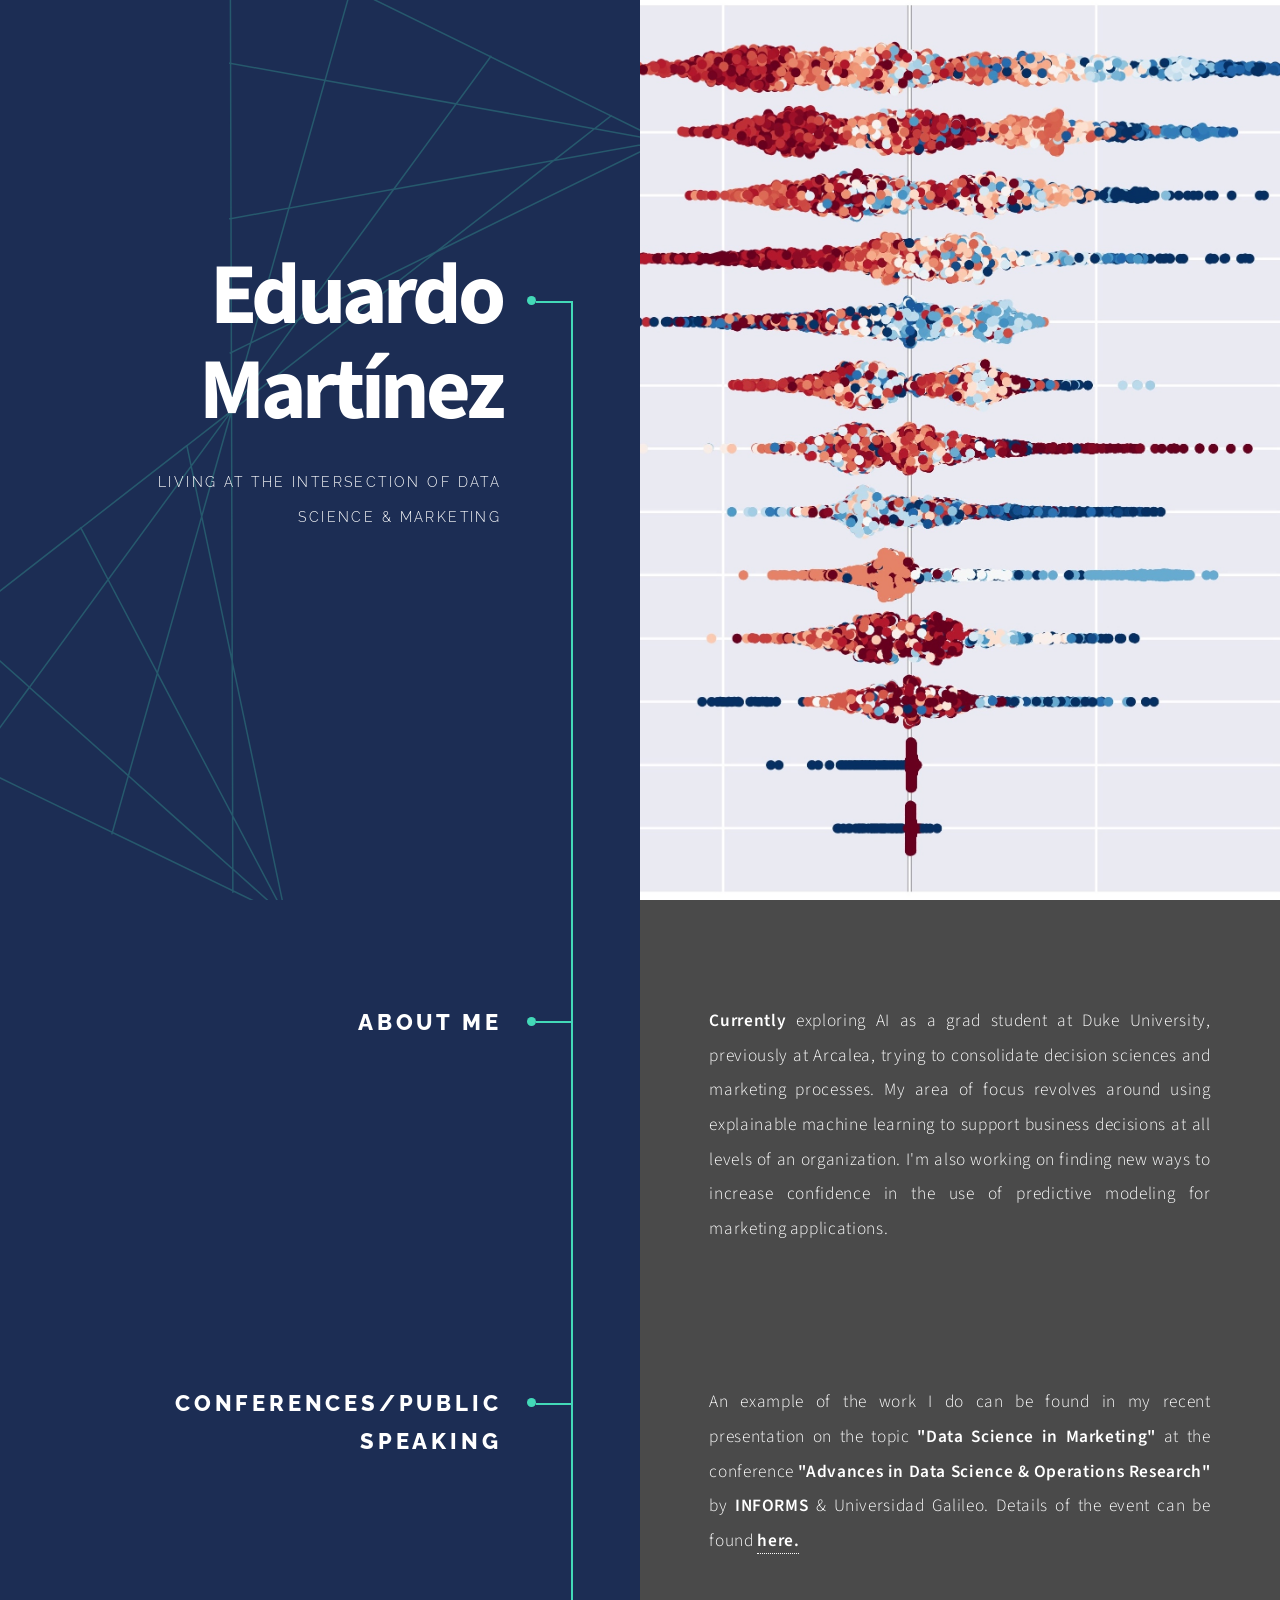
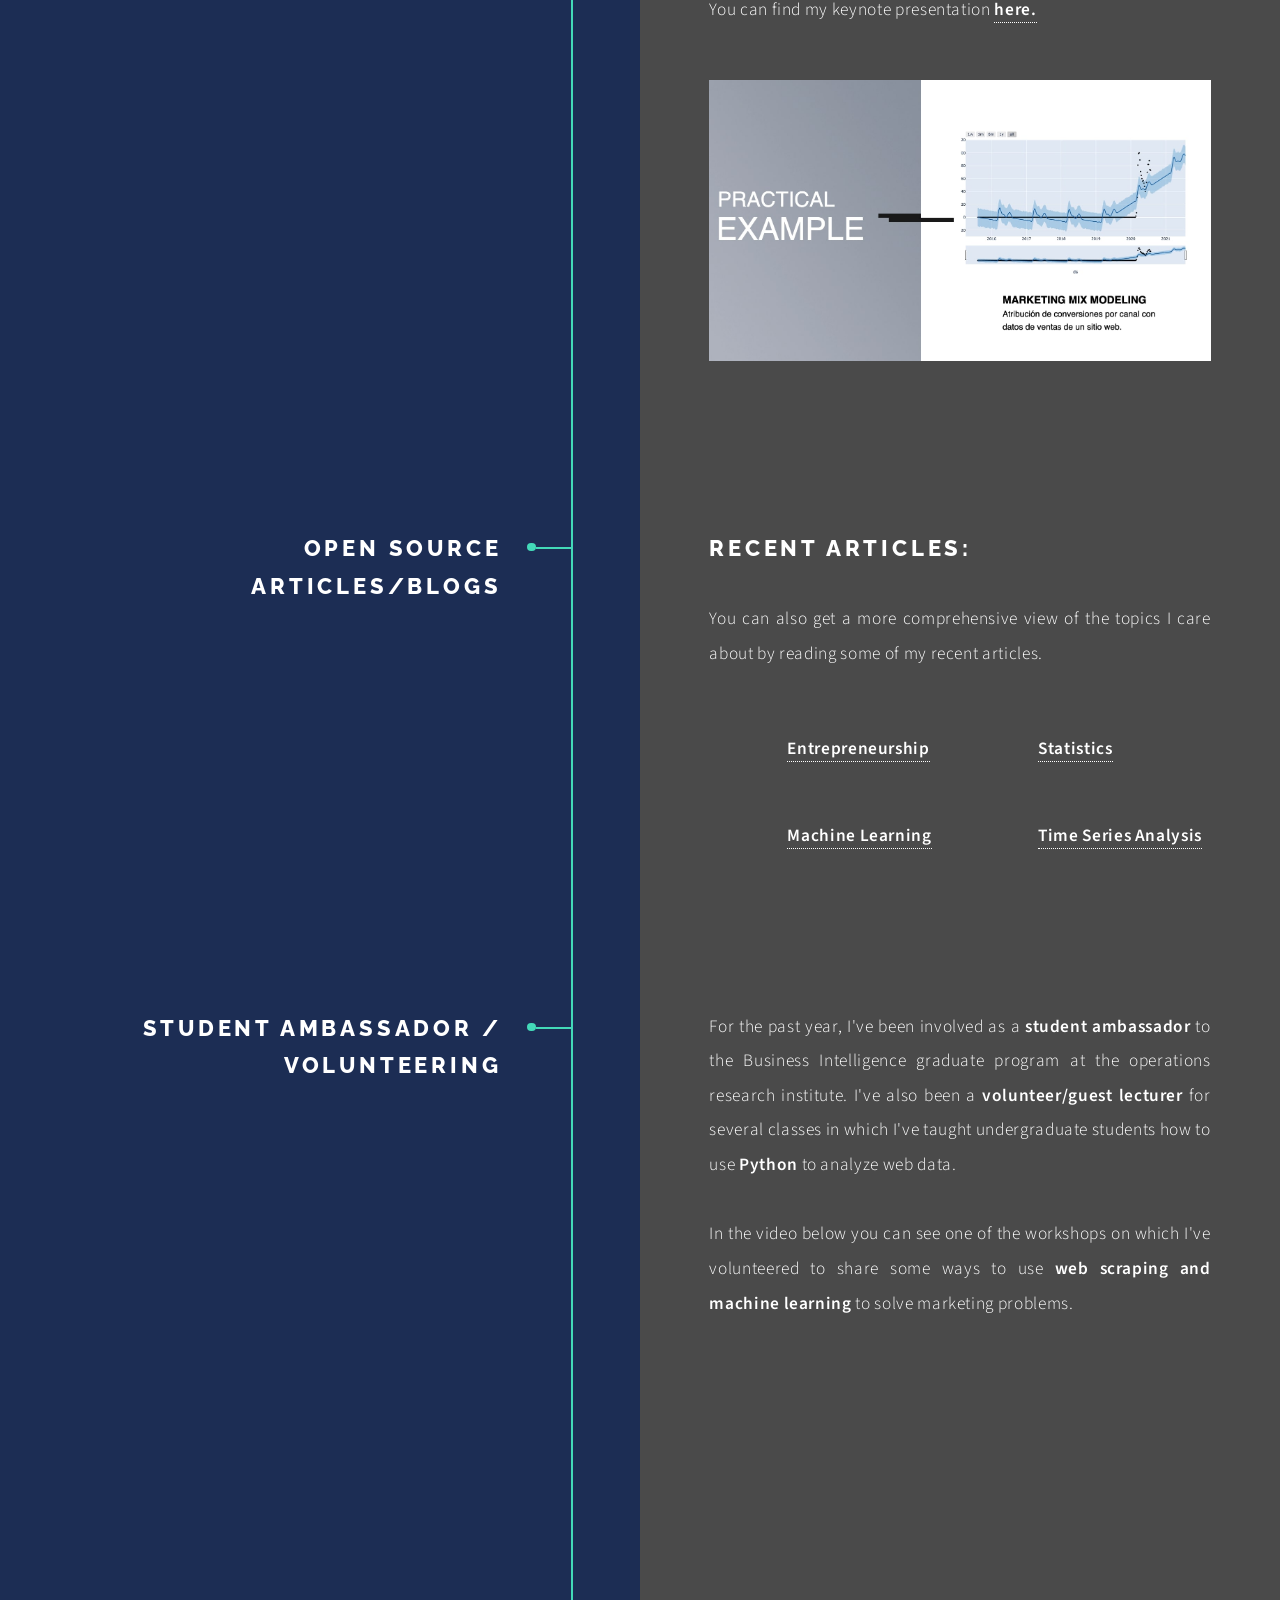
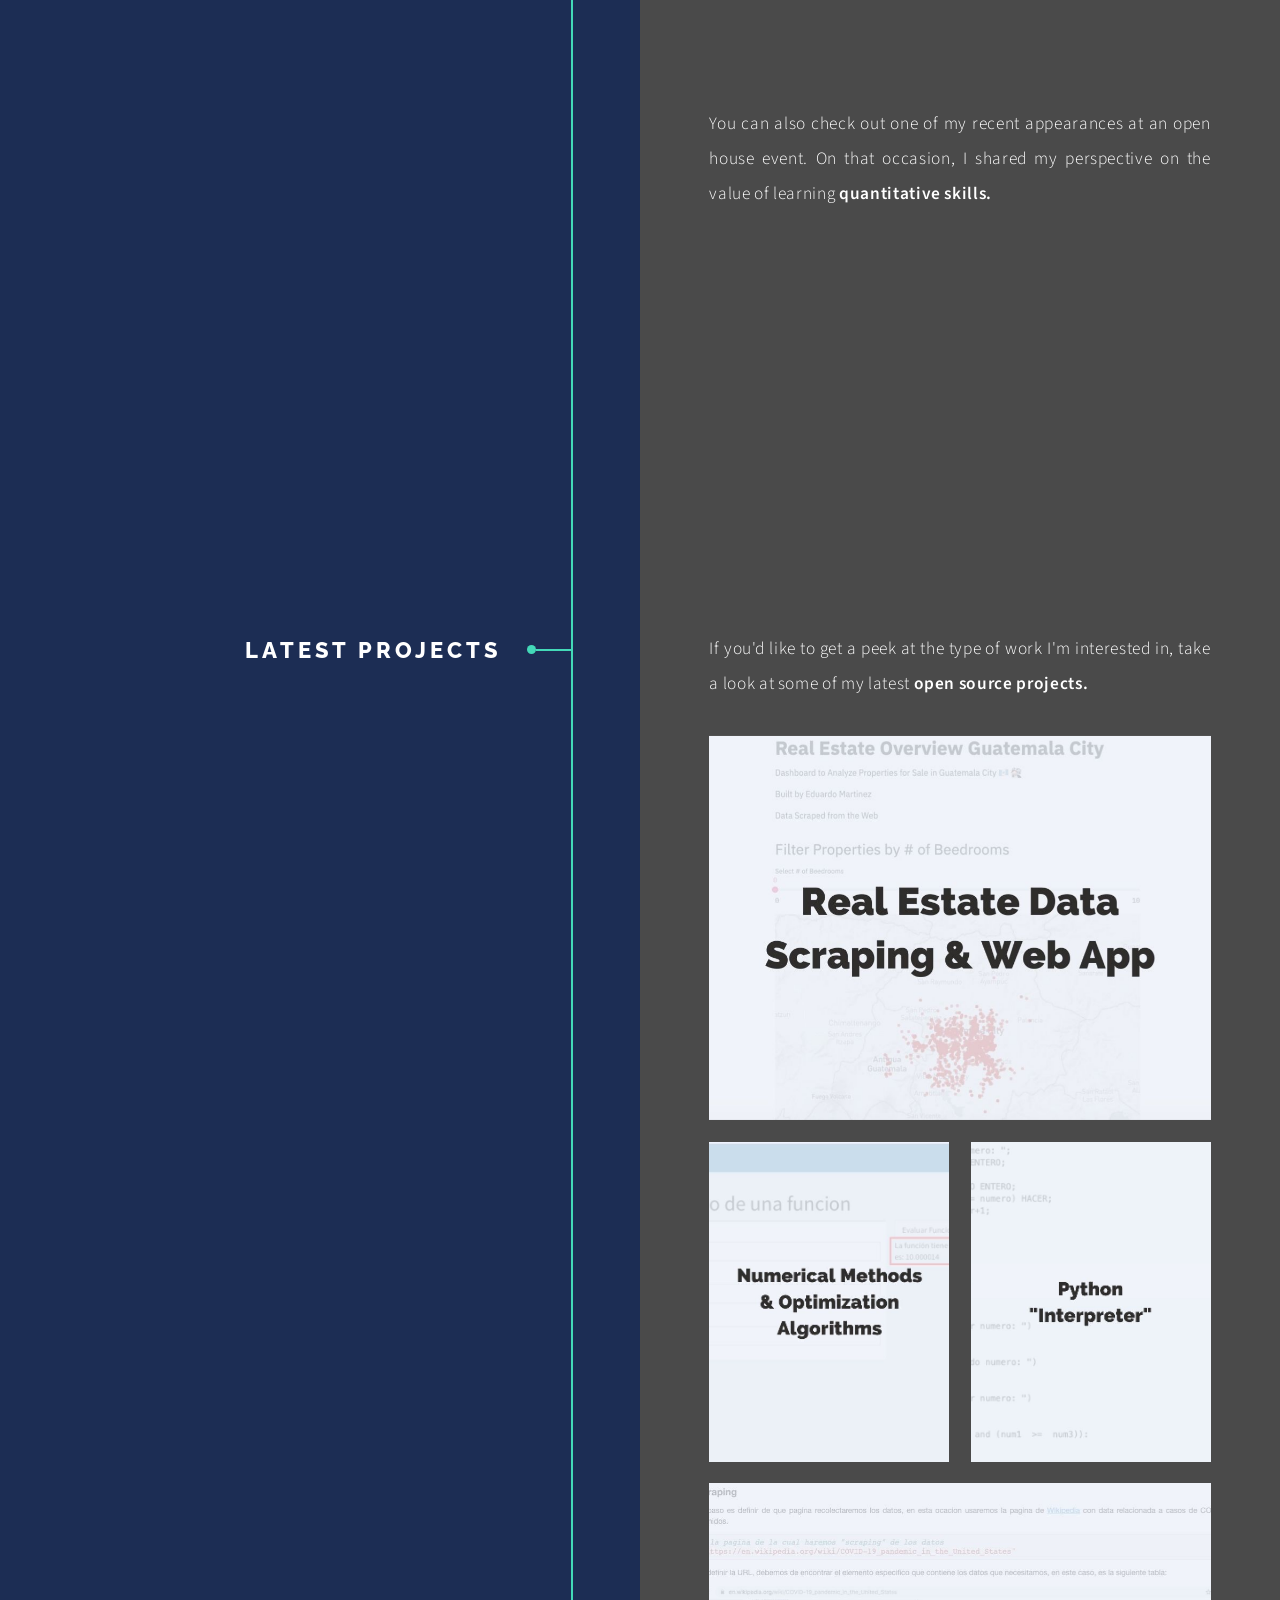
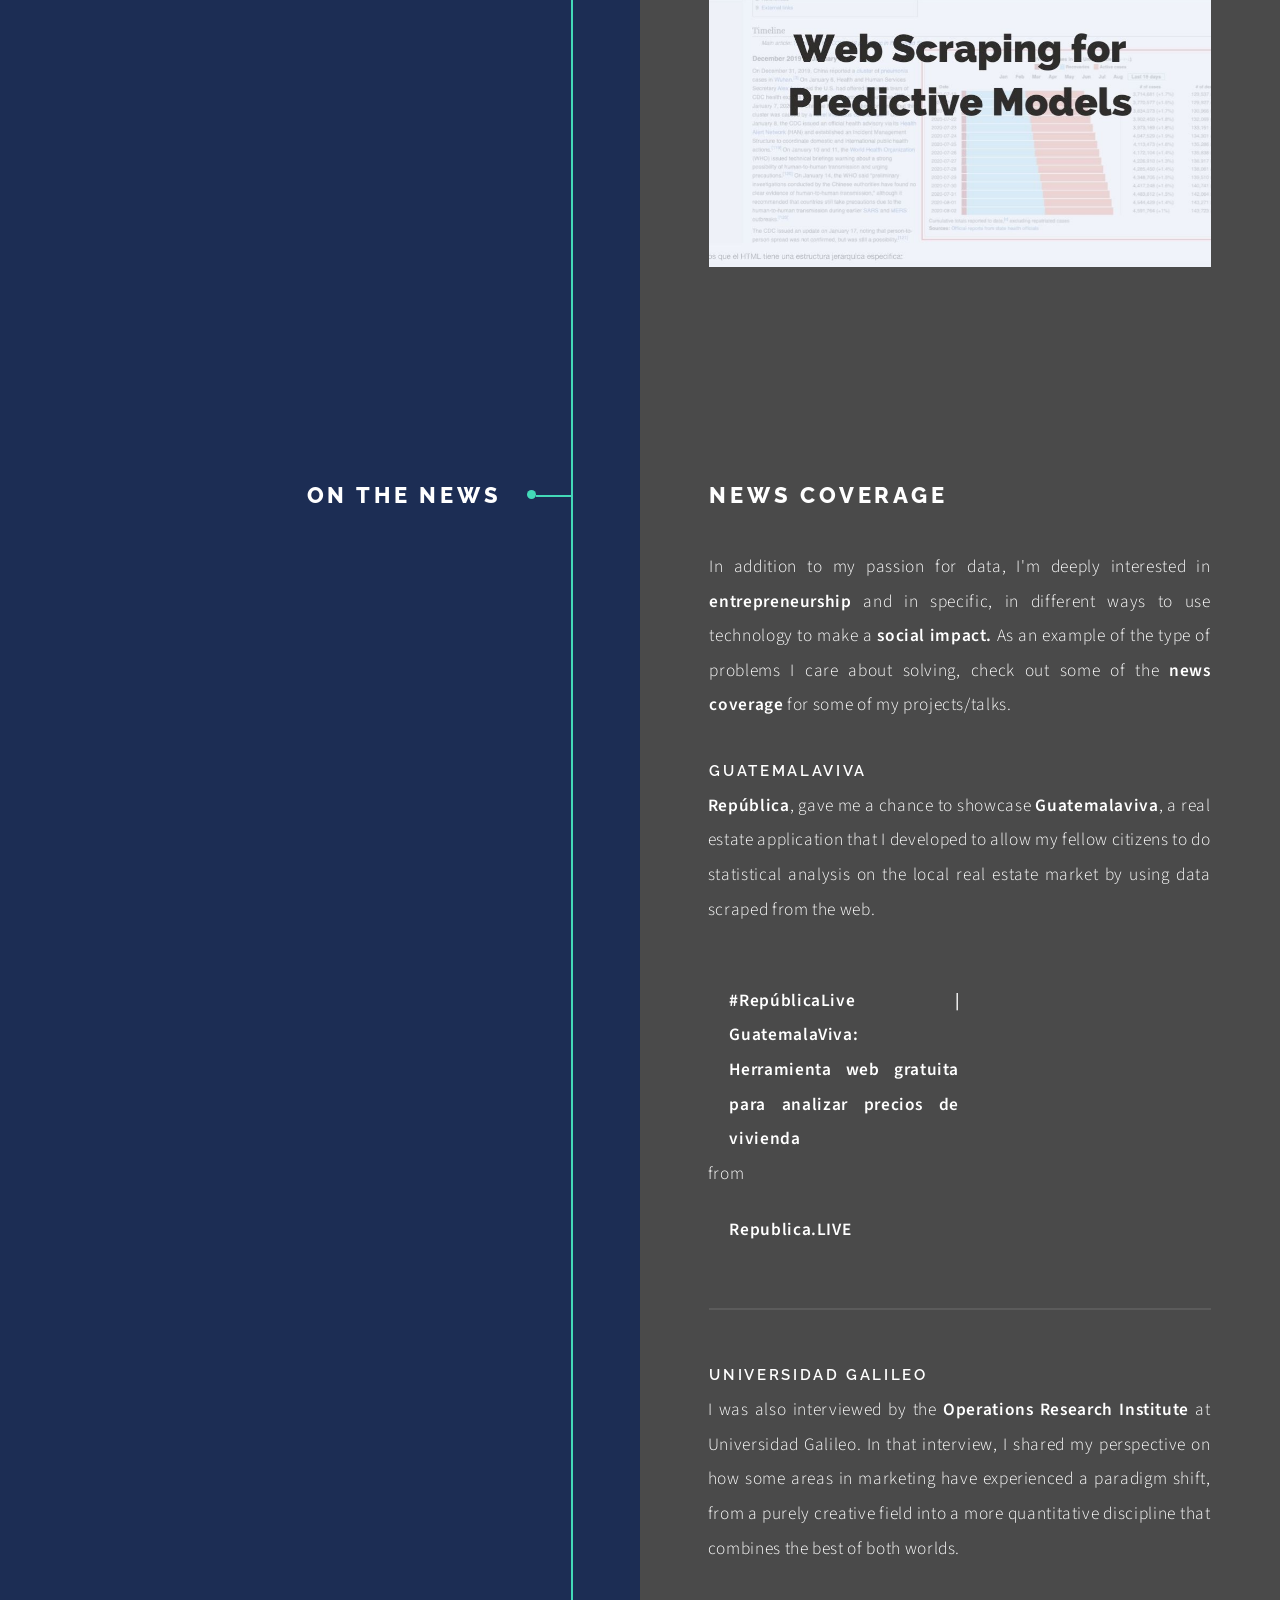
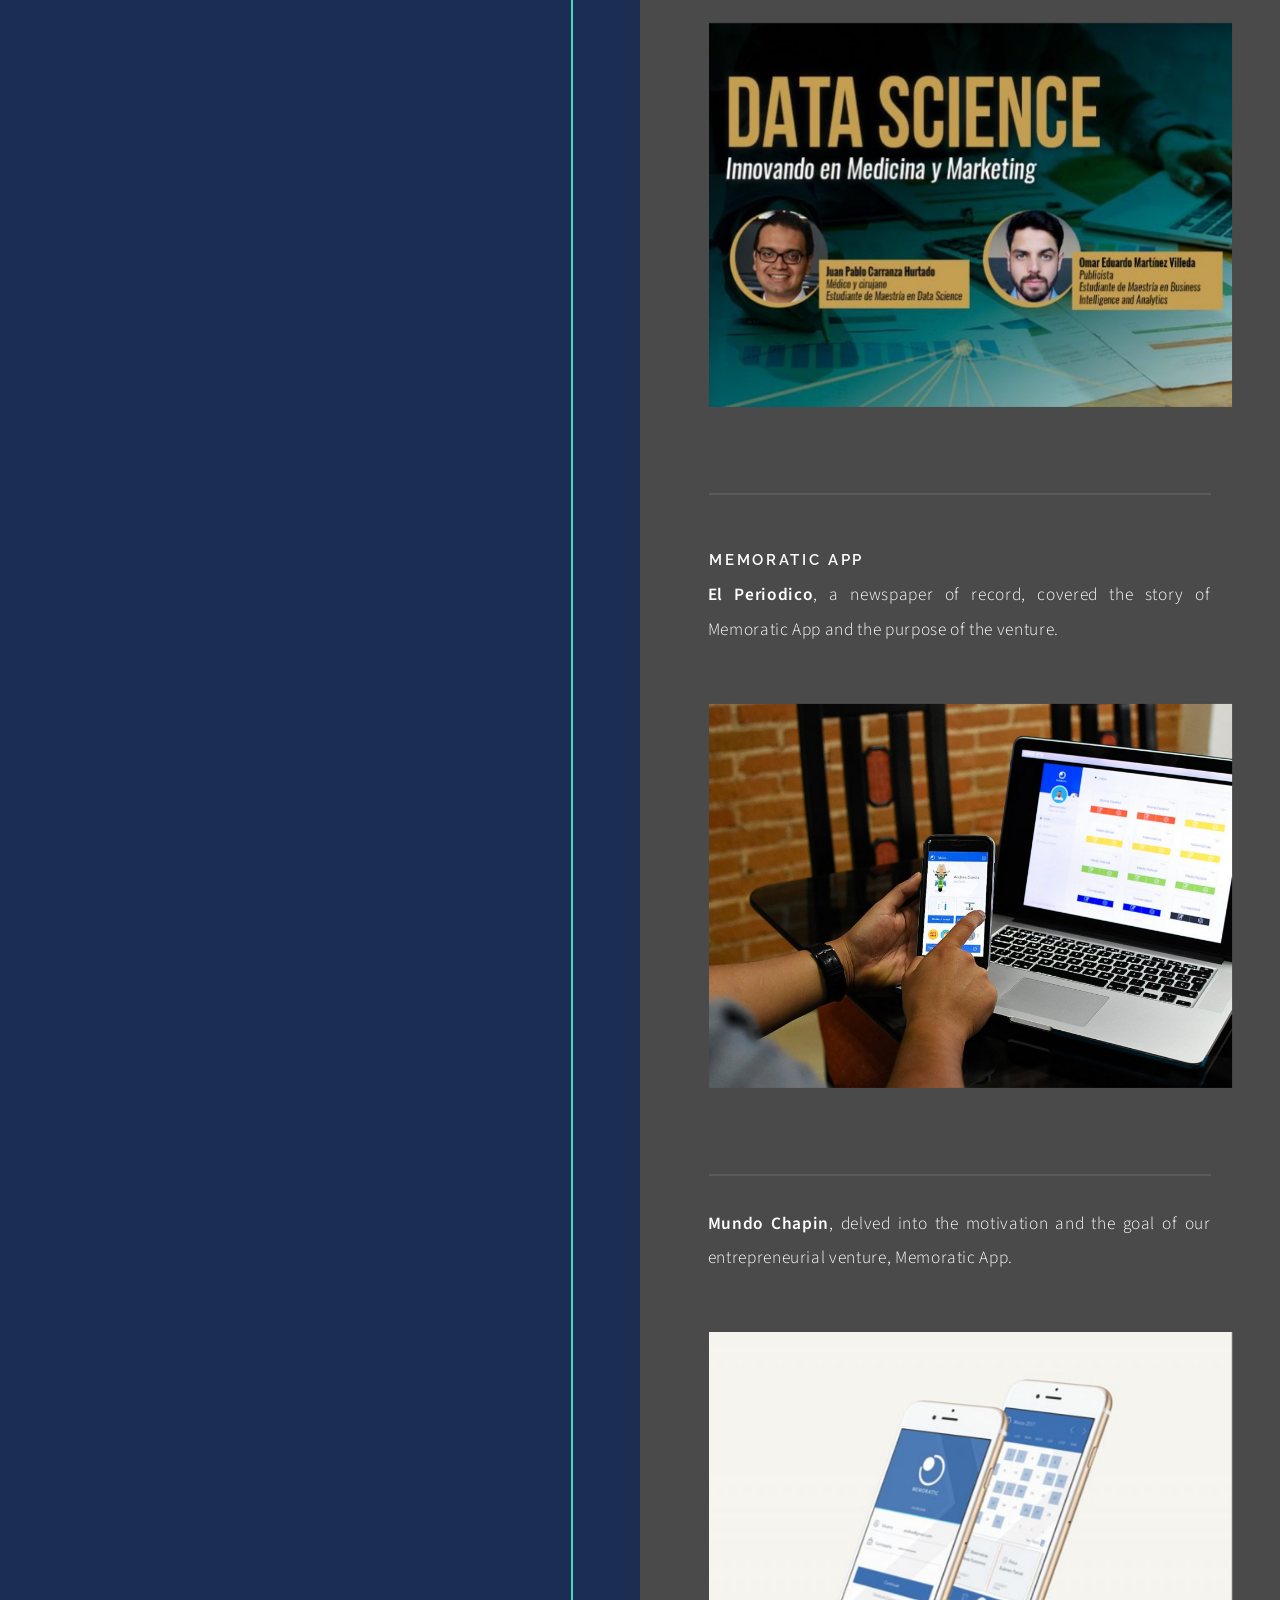
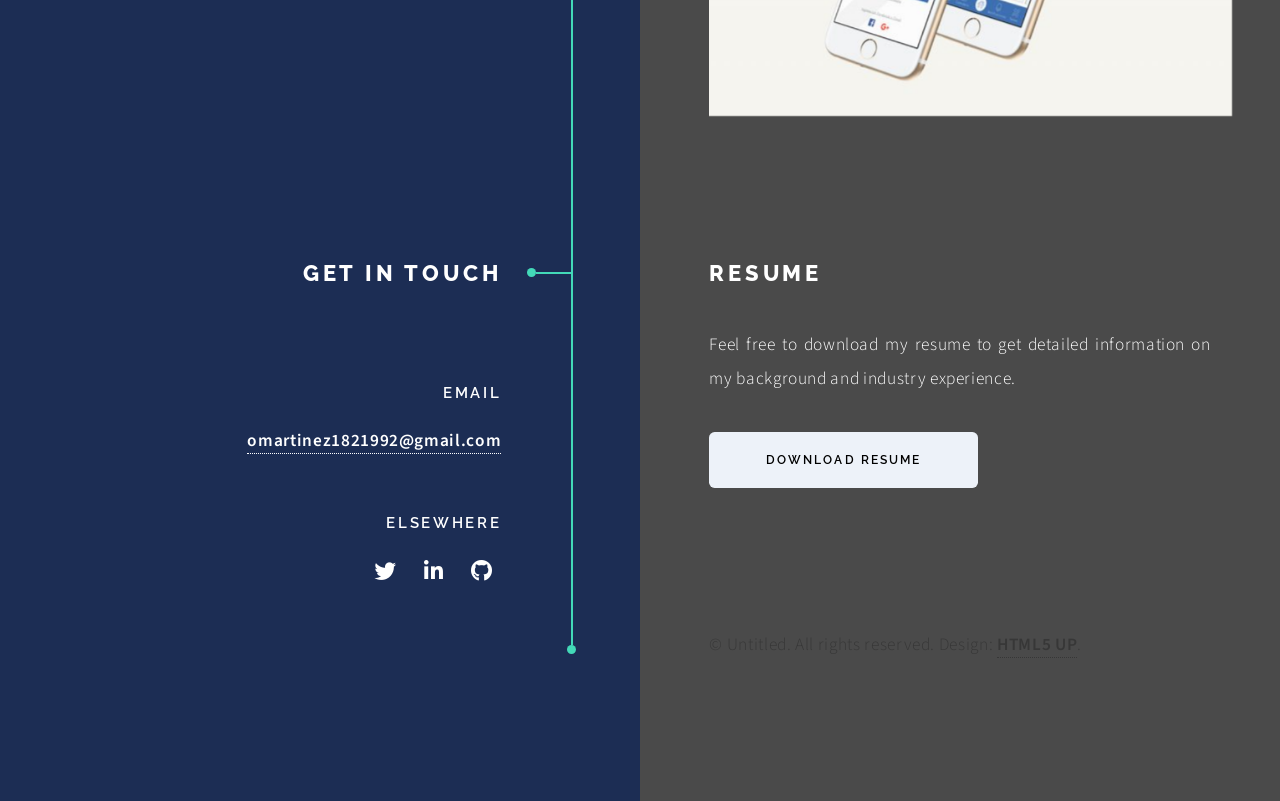
==== commit cfe34c84: "Update index.html Minor copy updates" ====
--- a/index.html
+++ b/index.html
@@ -32,7 +32,7 @@
 				<!-- Intro -->
 					<section class="intro">
 						<header>
-							<h1>Omar Eduardo Martínez</h1>
+							<h1>Eduardo Martínez</h1>
 							<p> Living at the intersection of Data Science & Marketing </p>
 							<ul class="actions">
 								<li><a href="#first" class="arrow scrolly"><span class="label">Next</span></a></li>
@@ -50,7 +50,7 @@
 						</header>
 						<div class="content">
 							<!--  <span class="image main"><img src="images/pic02.jpg" alt="About Me Picture" /></span> -->
-							<p align="justify"><strong> Currently </strong> at Arcalea, trying to consolidate decision sciences and marketing processes. My area of focus revolves around using explainable machine learning to support business decisions at all levels of our organization. I'm also working on finding new ways to increase confidence in the use of predictive modeling for marketing applications. </p>
+							<p align="justify"><strong> Currently </strong> exploring AI as a grad student at Duke University, previously at Arcalea, trying to consolidate decision sciences and marketing processes. My area of focus revolves around using explainable machine learning to support business decisions at all levels of an organization. I'm also working on finding new ways to increase confidence in the use of predictive modeling for marketing applications. </p>
 						</div>
 					</section>
 
@@ -204,4 +204,4 @@
 			<script src="assets/js/main.js"></script>
 
 	</body>
-</html>+</html>
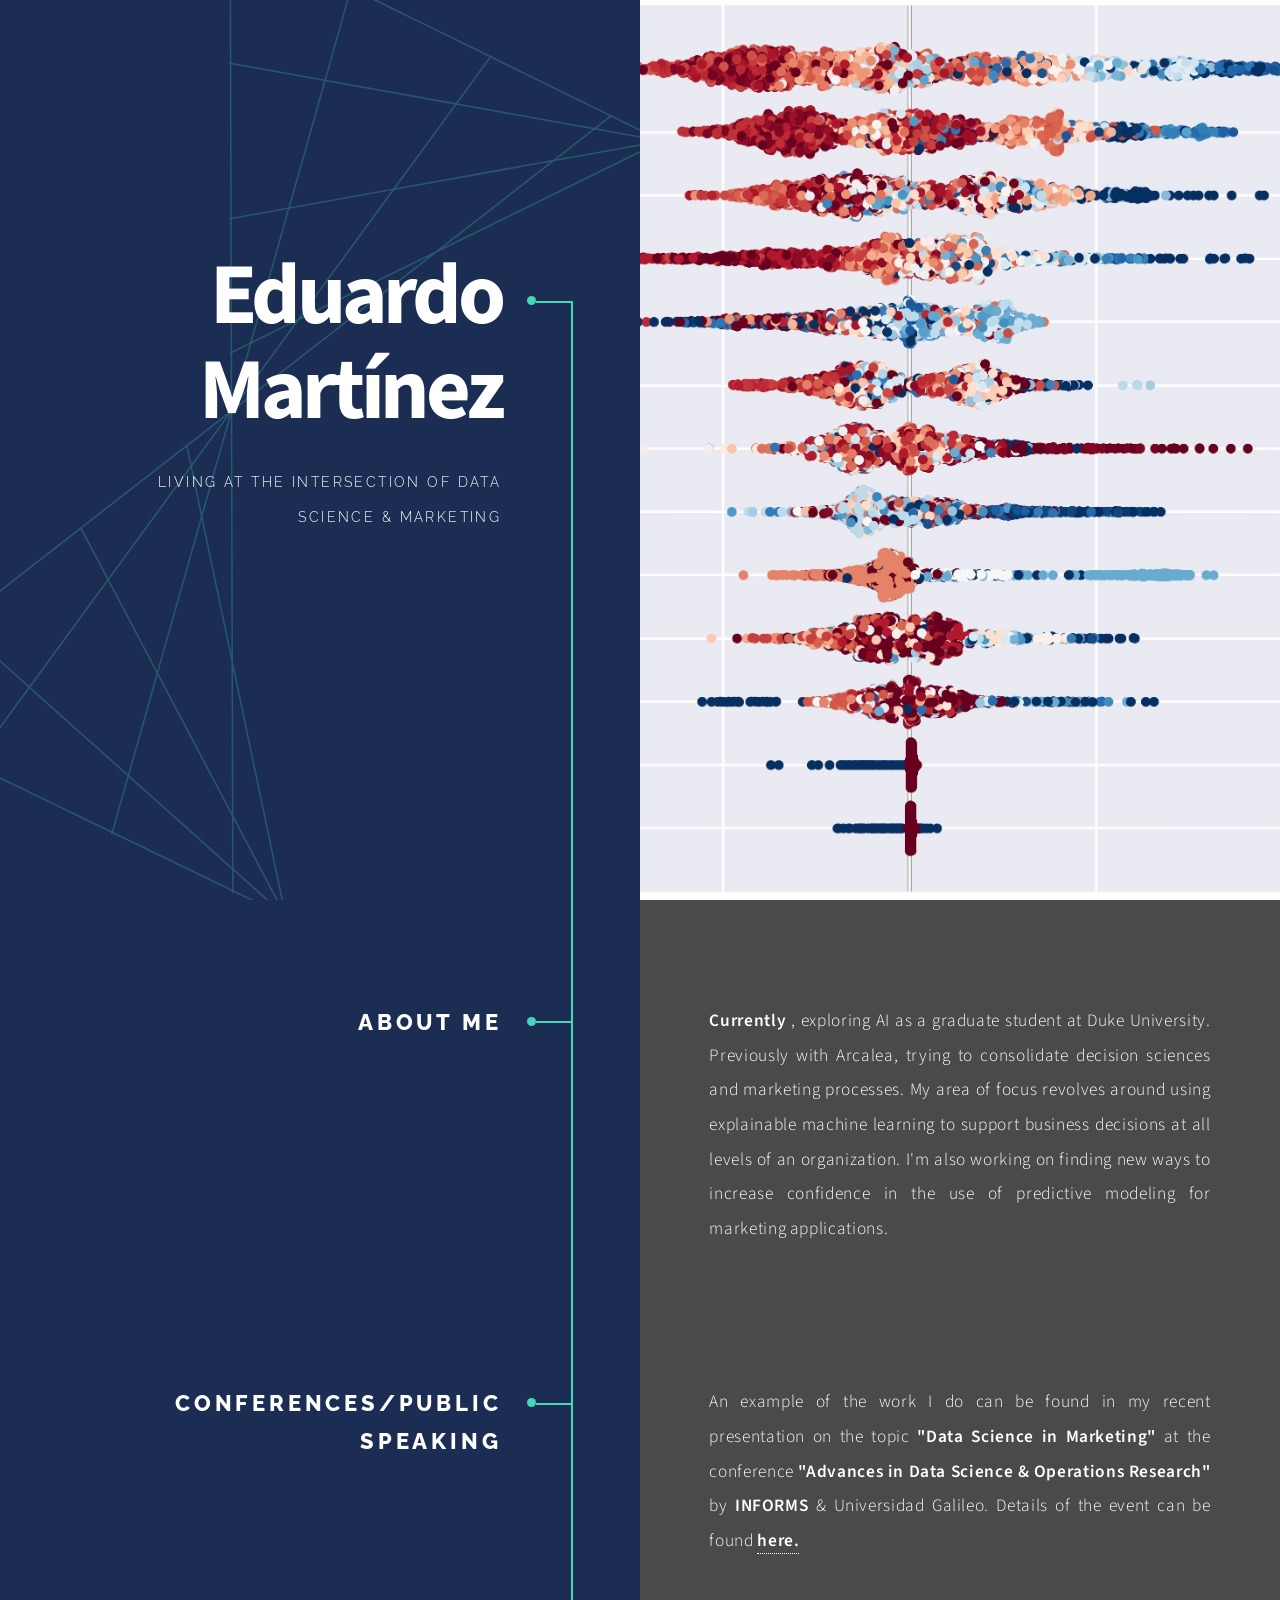
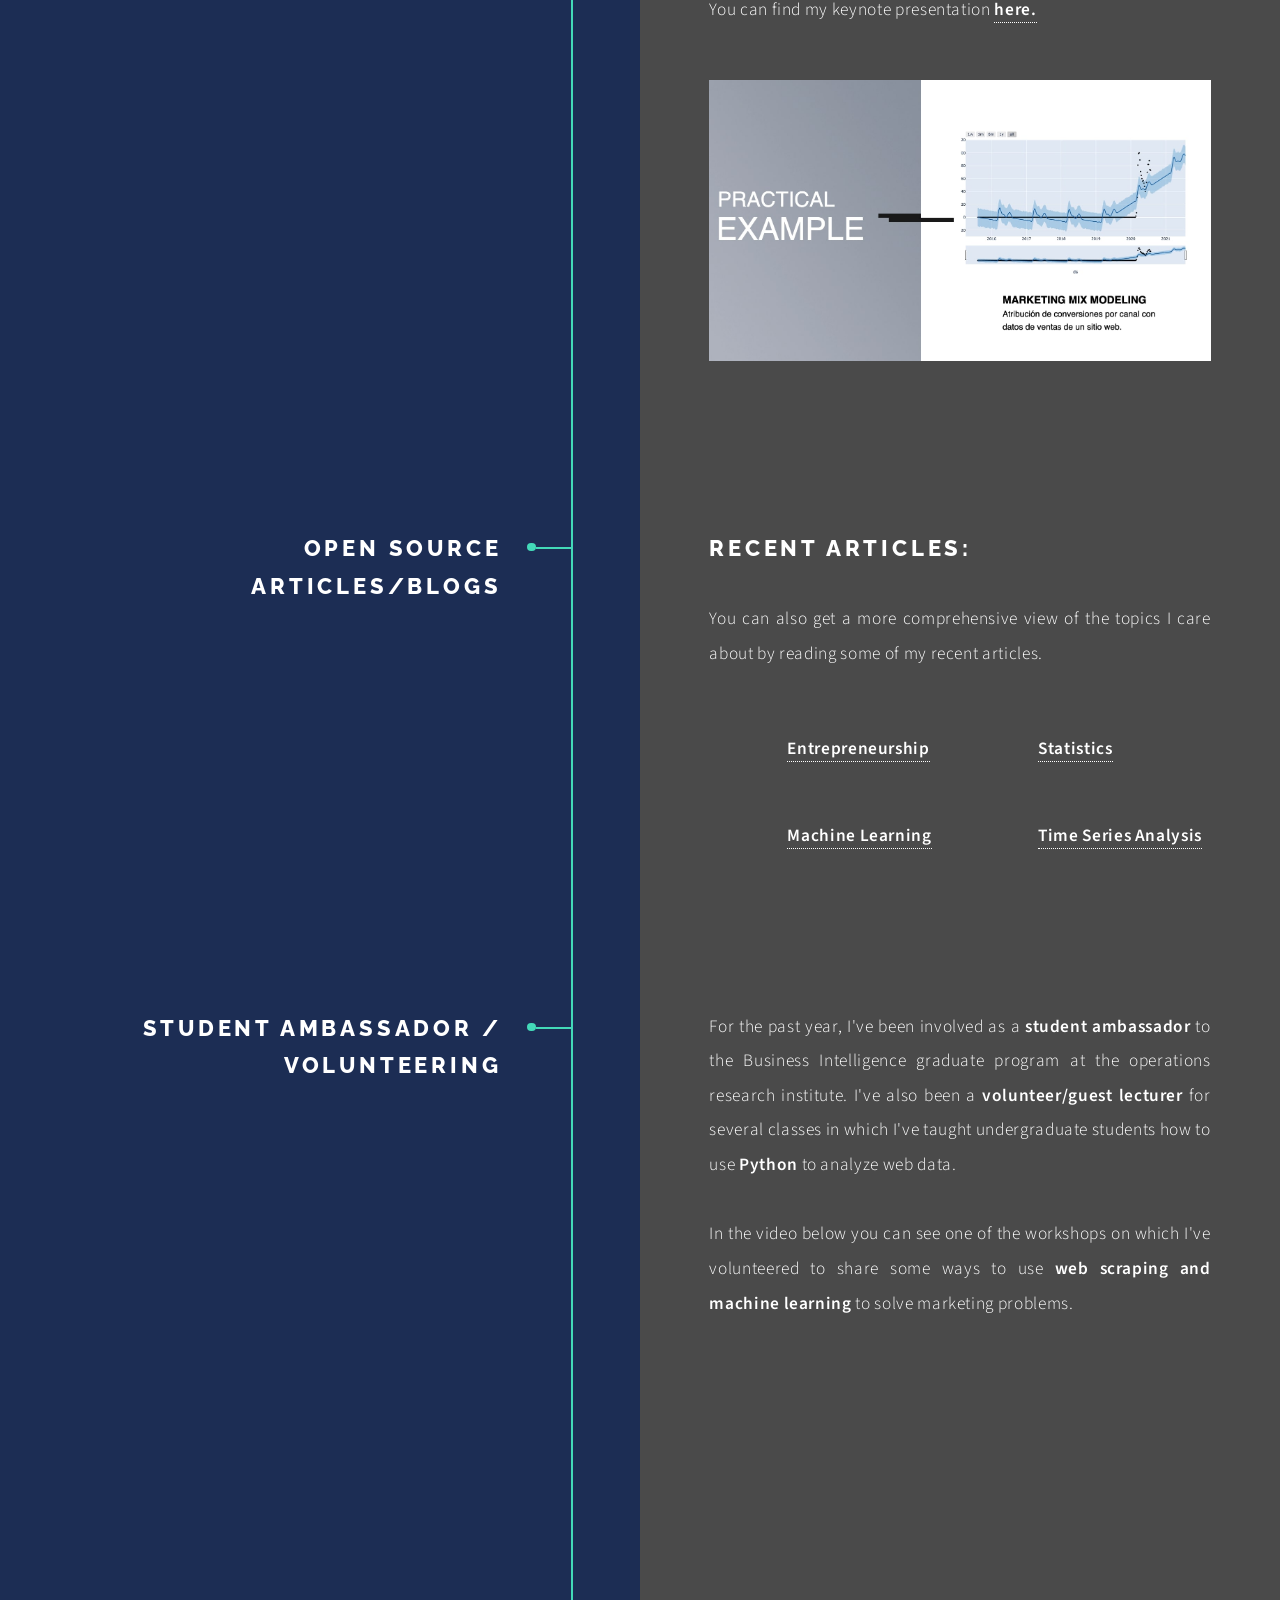
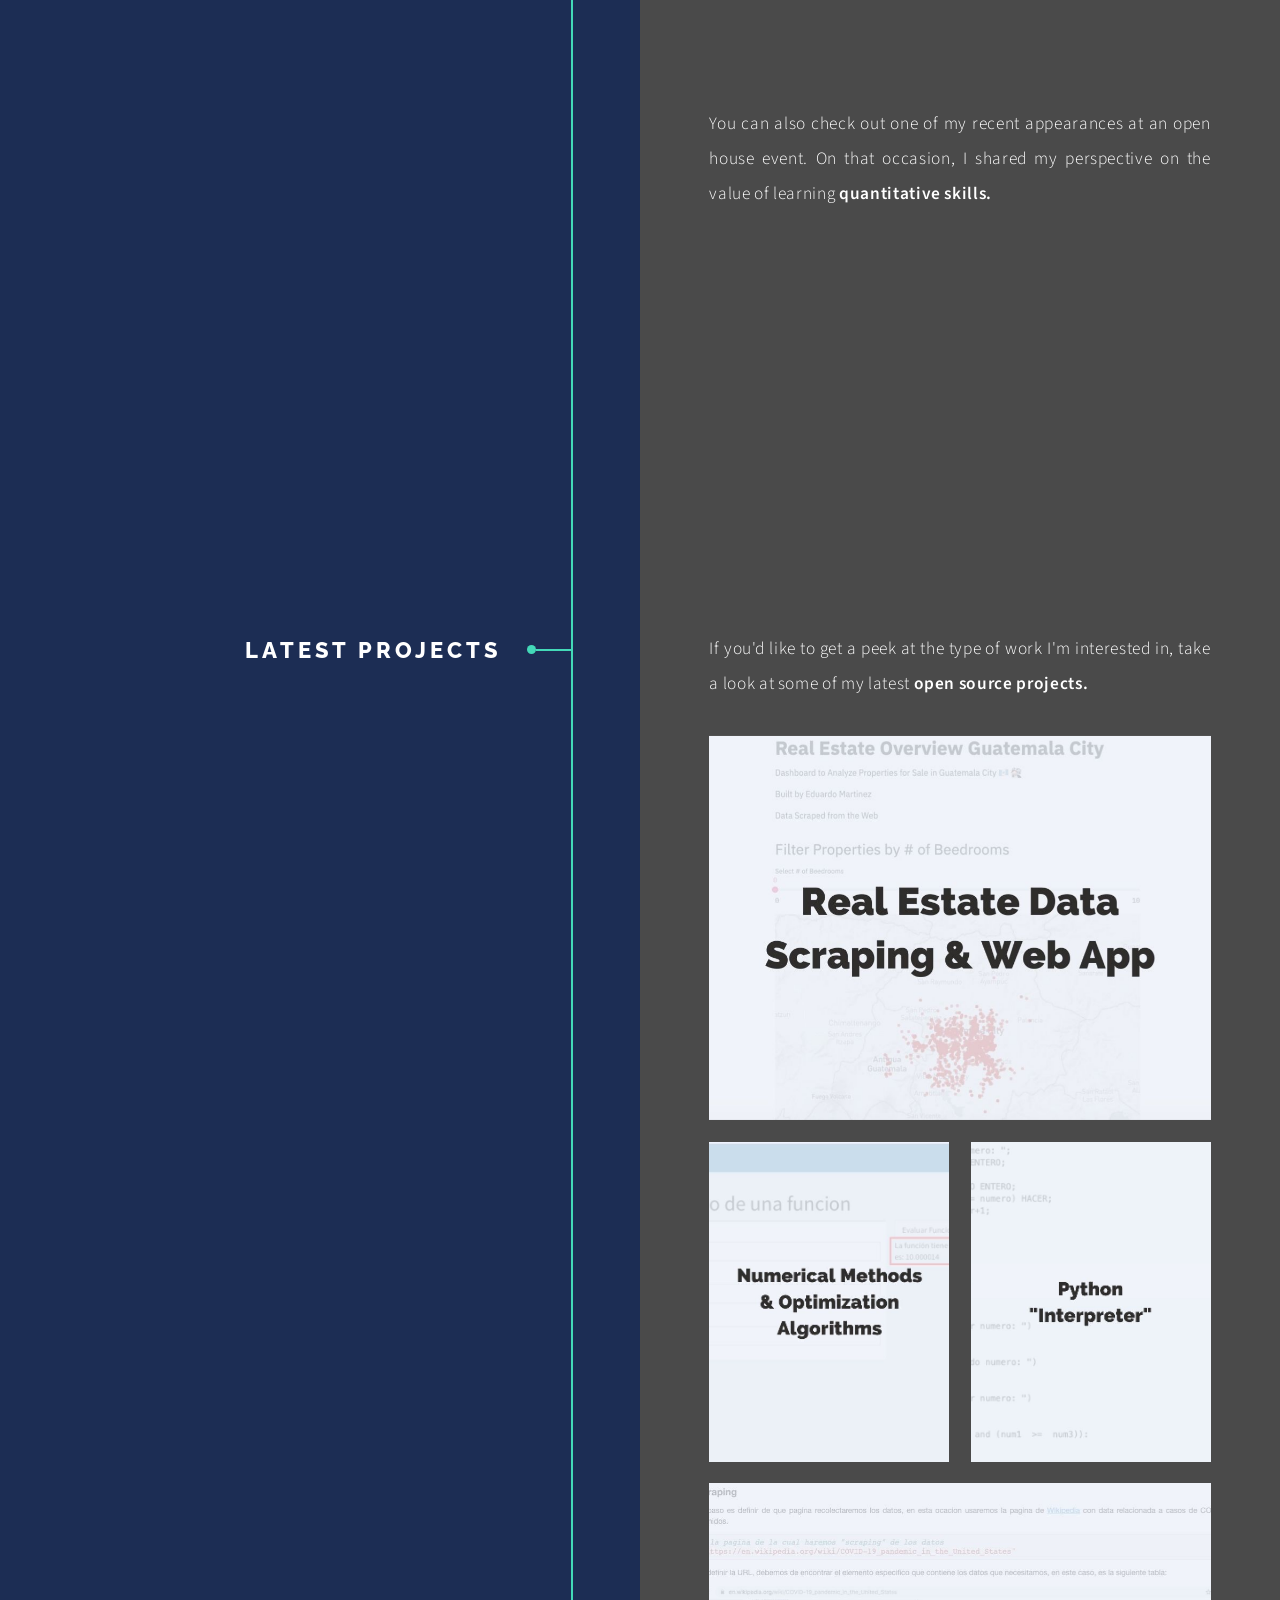
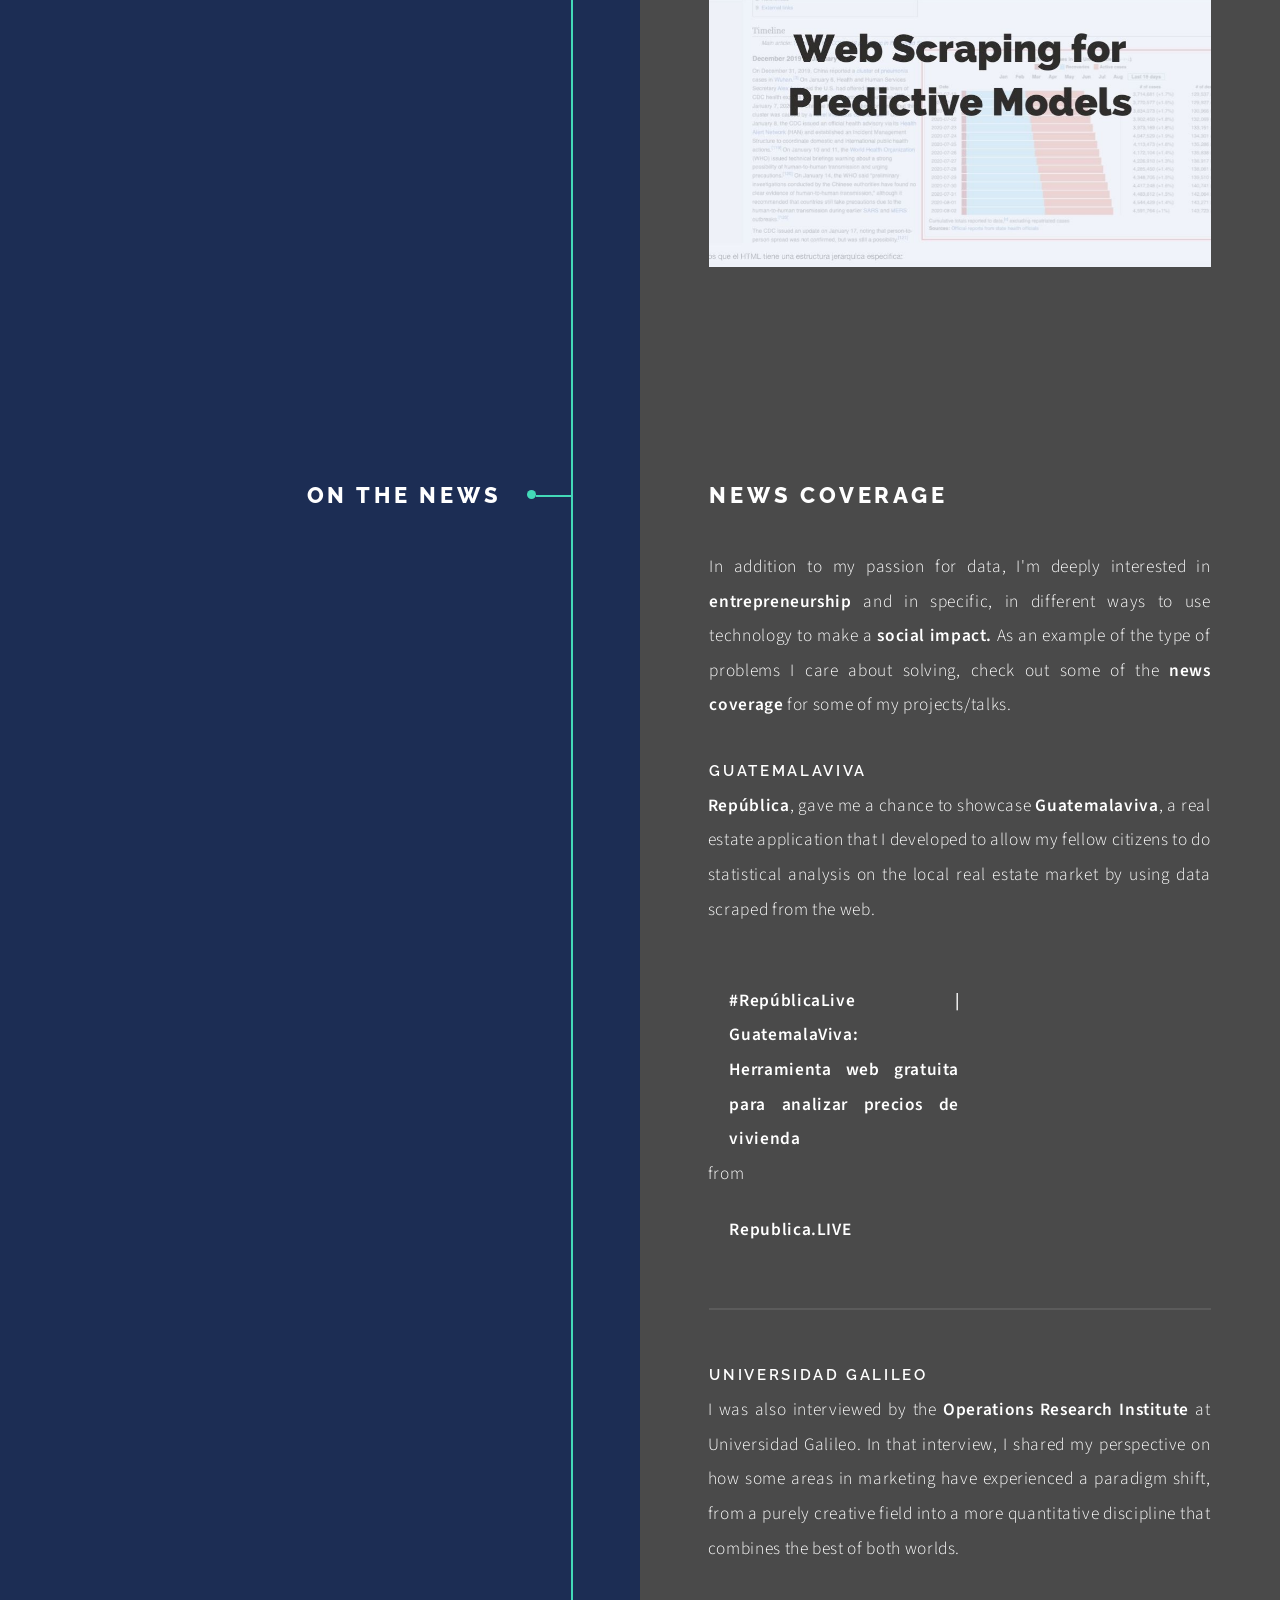
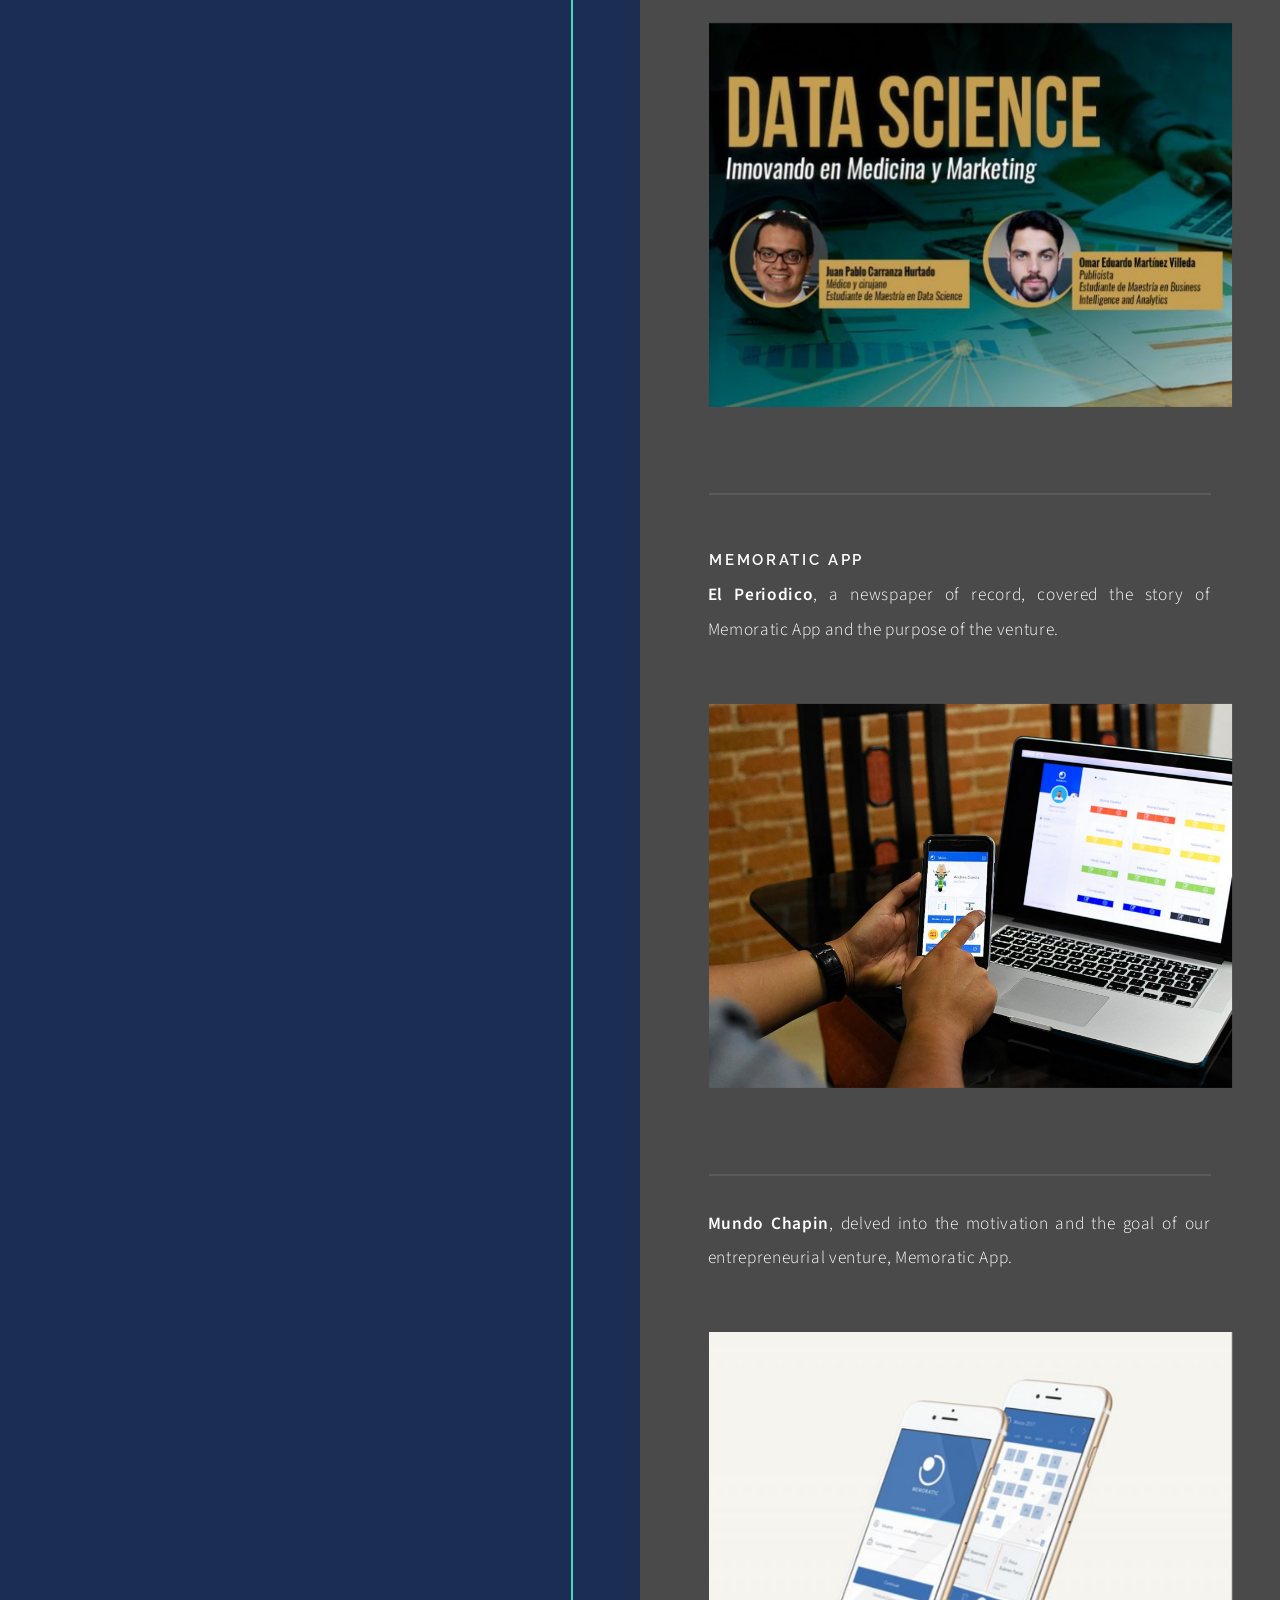
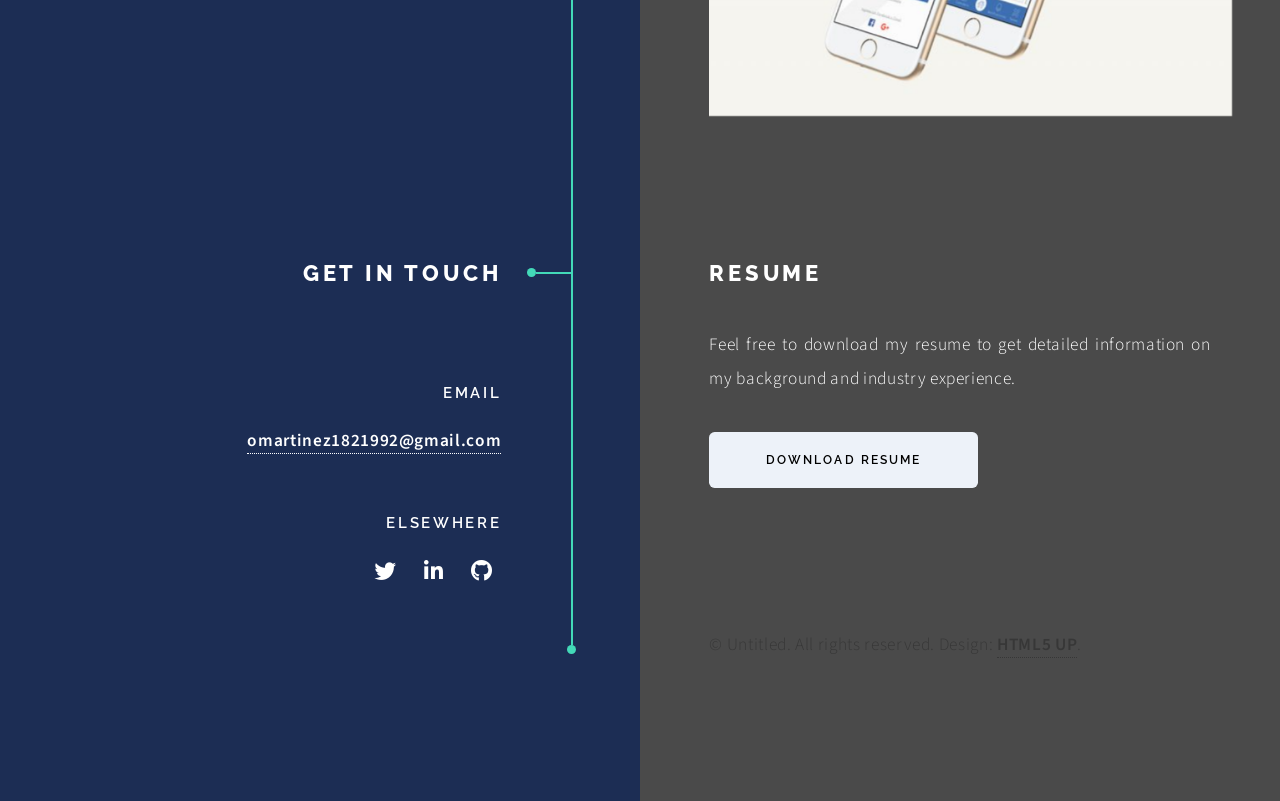
==== commit 133336bb: "Update index.html Minor copy adjustments" ====
--- a/index.html
+++ b/index.html
@@ -50,7 +50,7 @@
 						</header>
 						<div class="content">
 							<!--  <span class="image main"><img src="images/pic02.jpg" alt="About Me Picture" /></span> -->
-							<p align="justify"><strong> Currently </strong> exploring AI as a grad student at Duke University, previously at Arcalea, trying to consolidate decision sciences and marketing processes. My area of focus revolves around using explainable machine learning to support business decisions at all levels of an organization. I'm also working on finding new ways to increase confidence in the use of predictive modeling for marketing applications. </p>
+							<p align="justify"><strong> Currently </strong>, exploring AI as a graduate student at Duke University. Previously with  Arcalea, trying to consolidate decision sciences and marketing processes. My area of focus revolves around using explainable machine learning to support business decisions at all levels of an organization. I'm also working on finding new ways to increase confidence in the use of predictive modeling for marketing applications. </p>
 						</div>
 					</section>
 
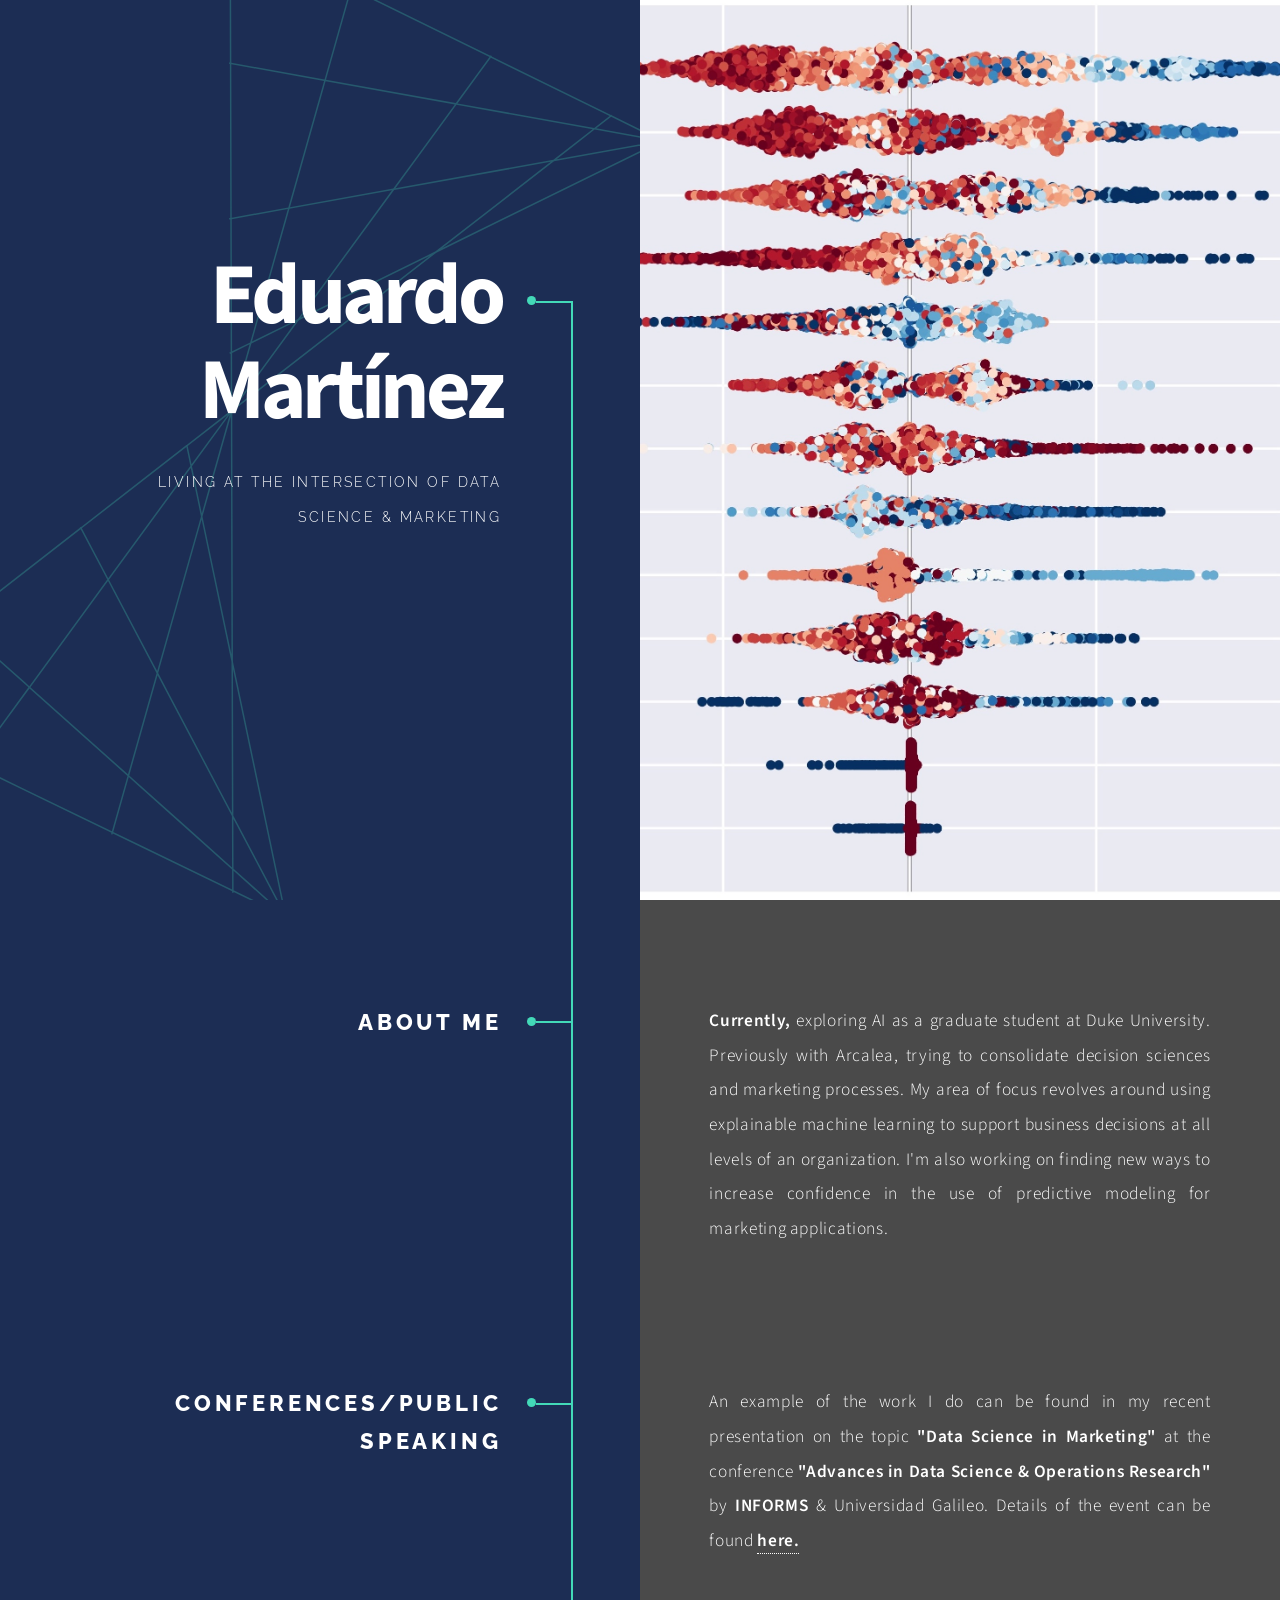
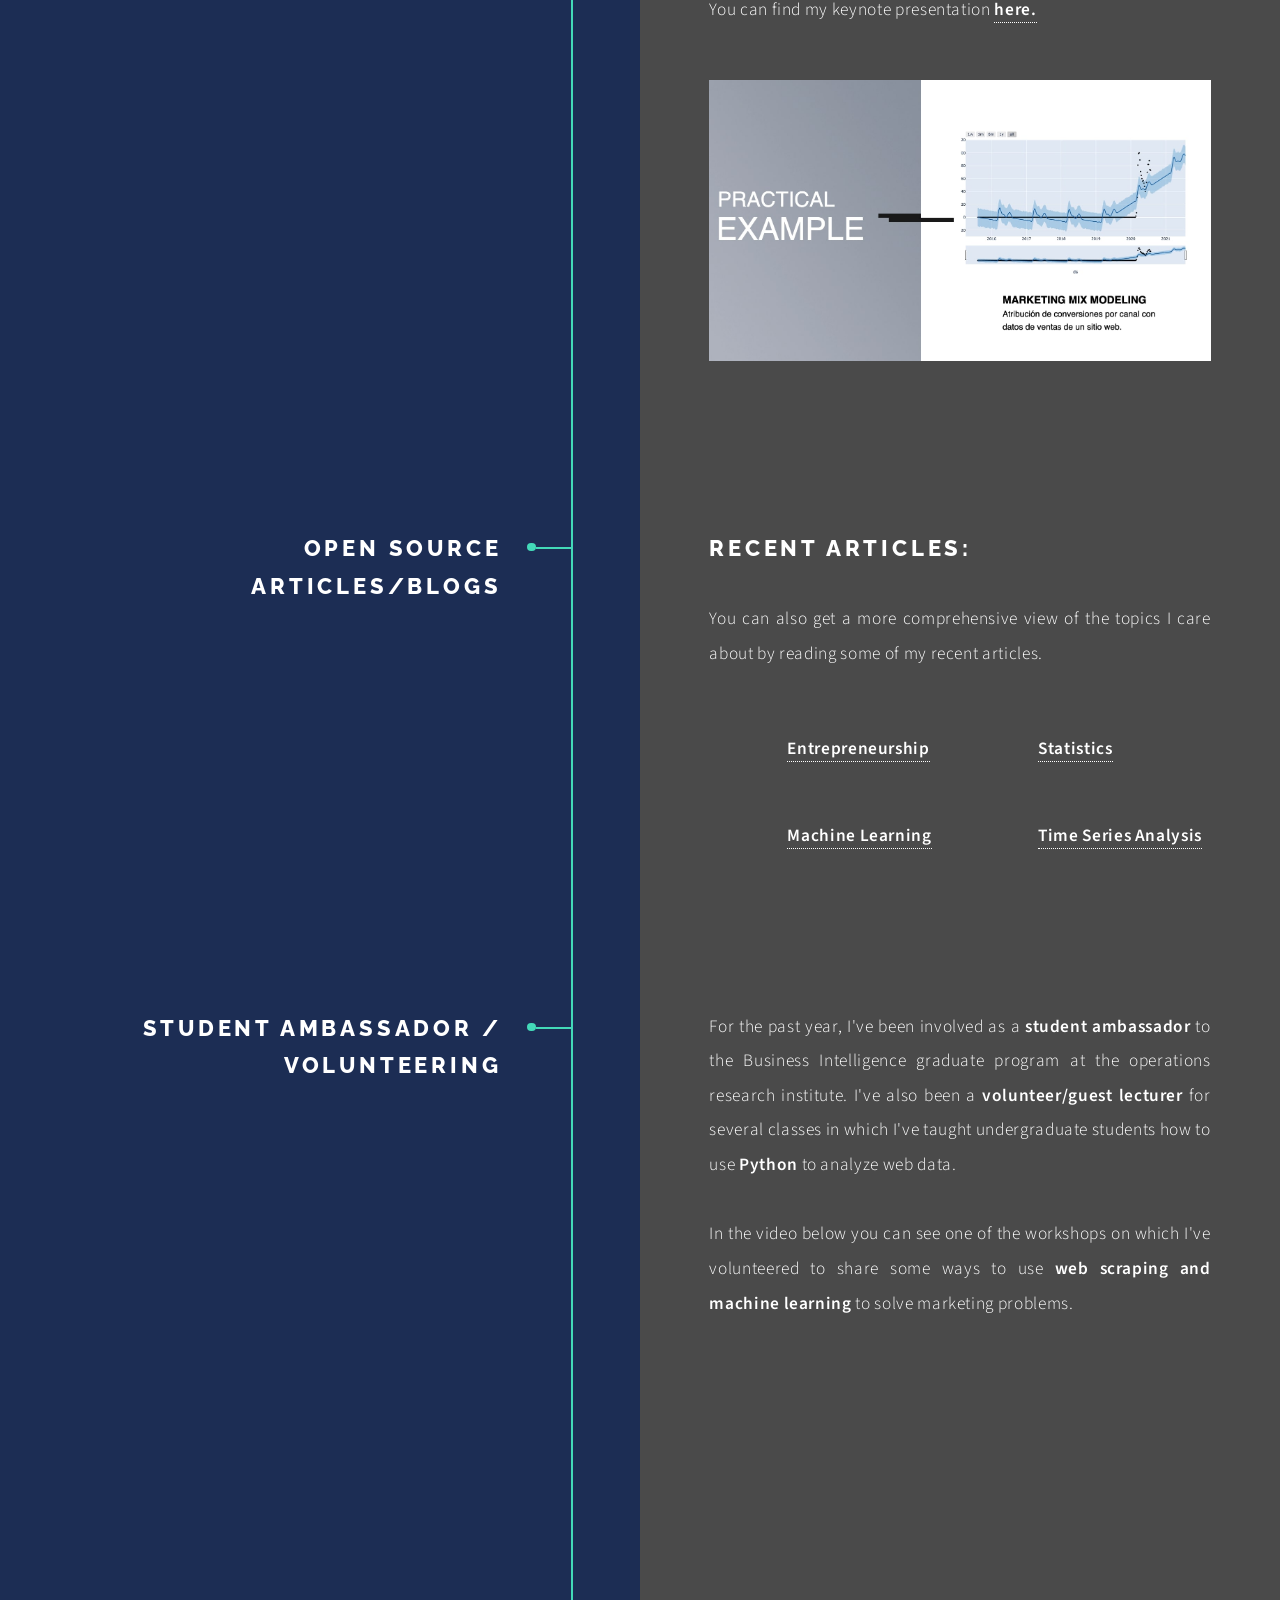
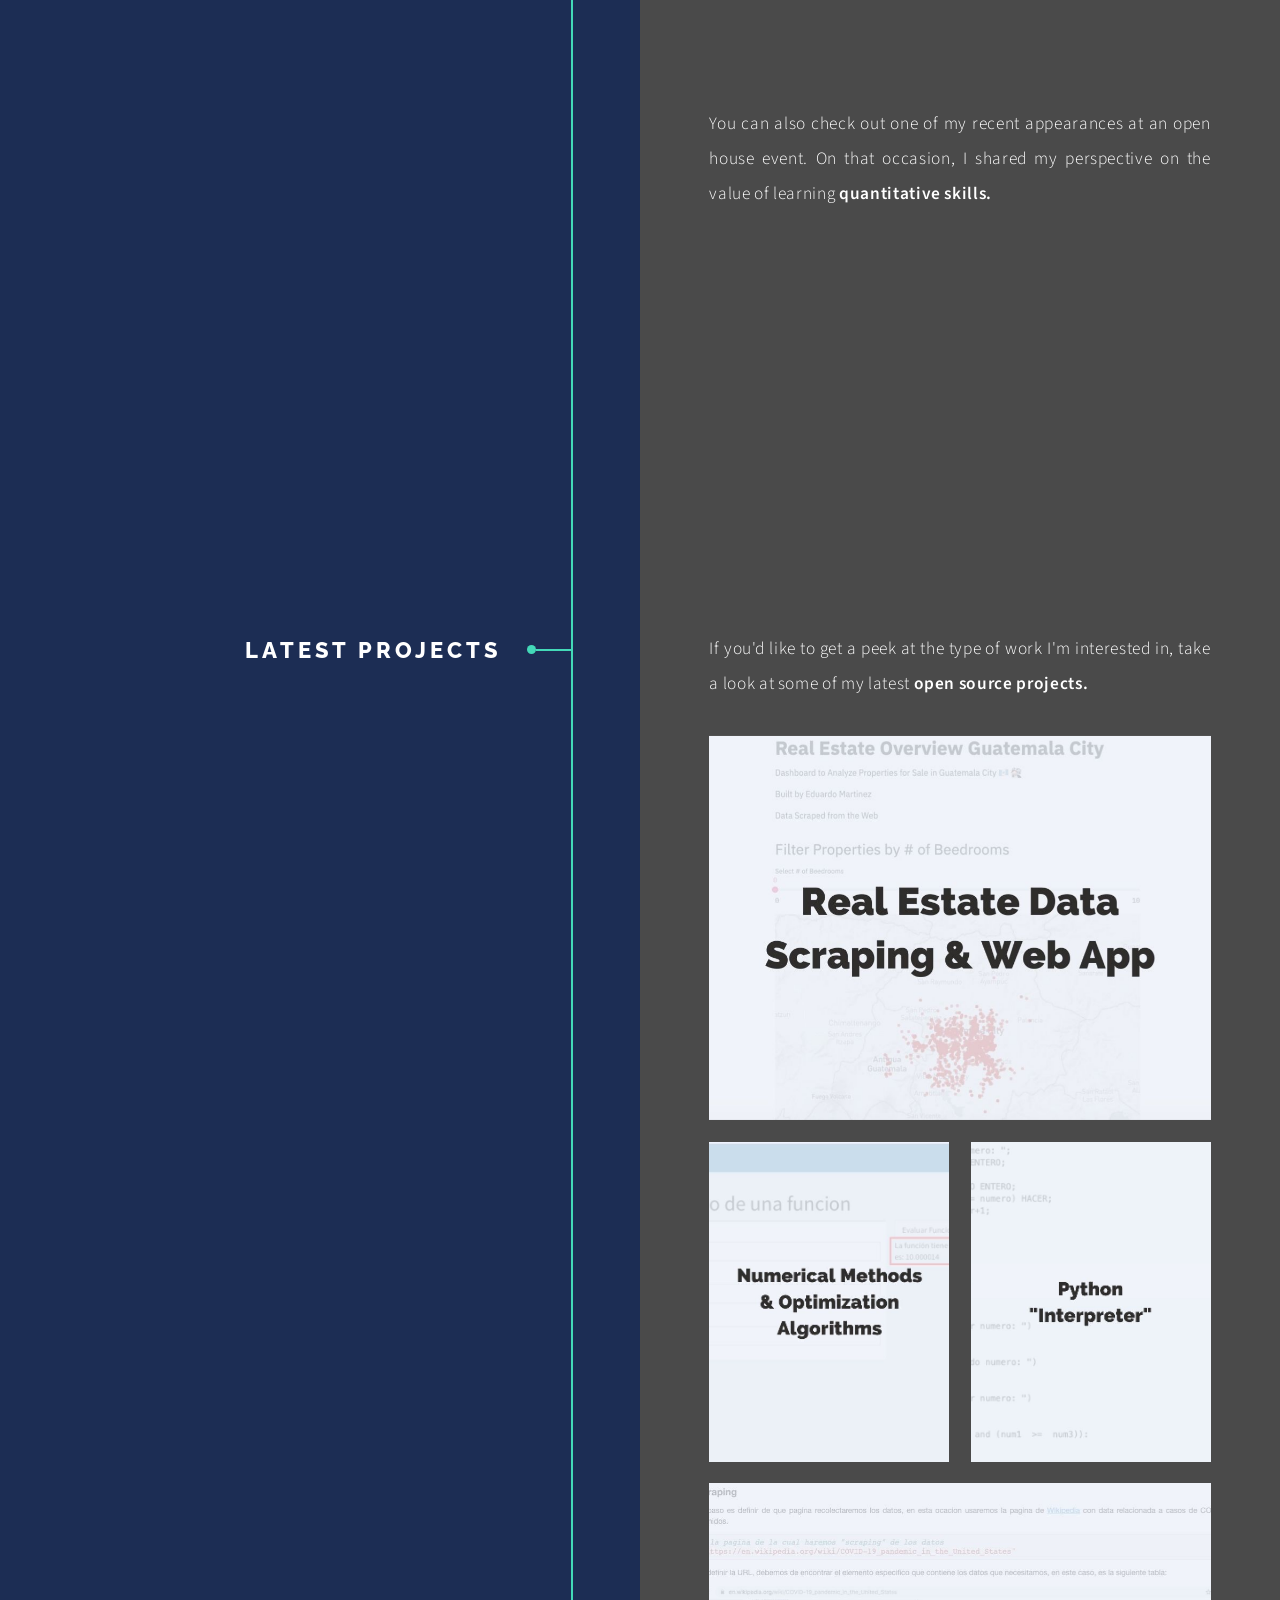
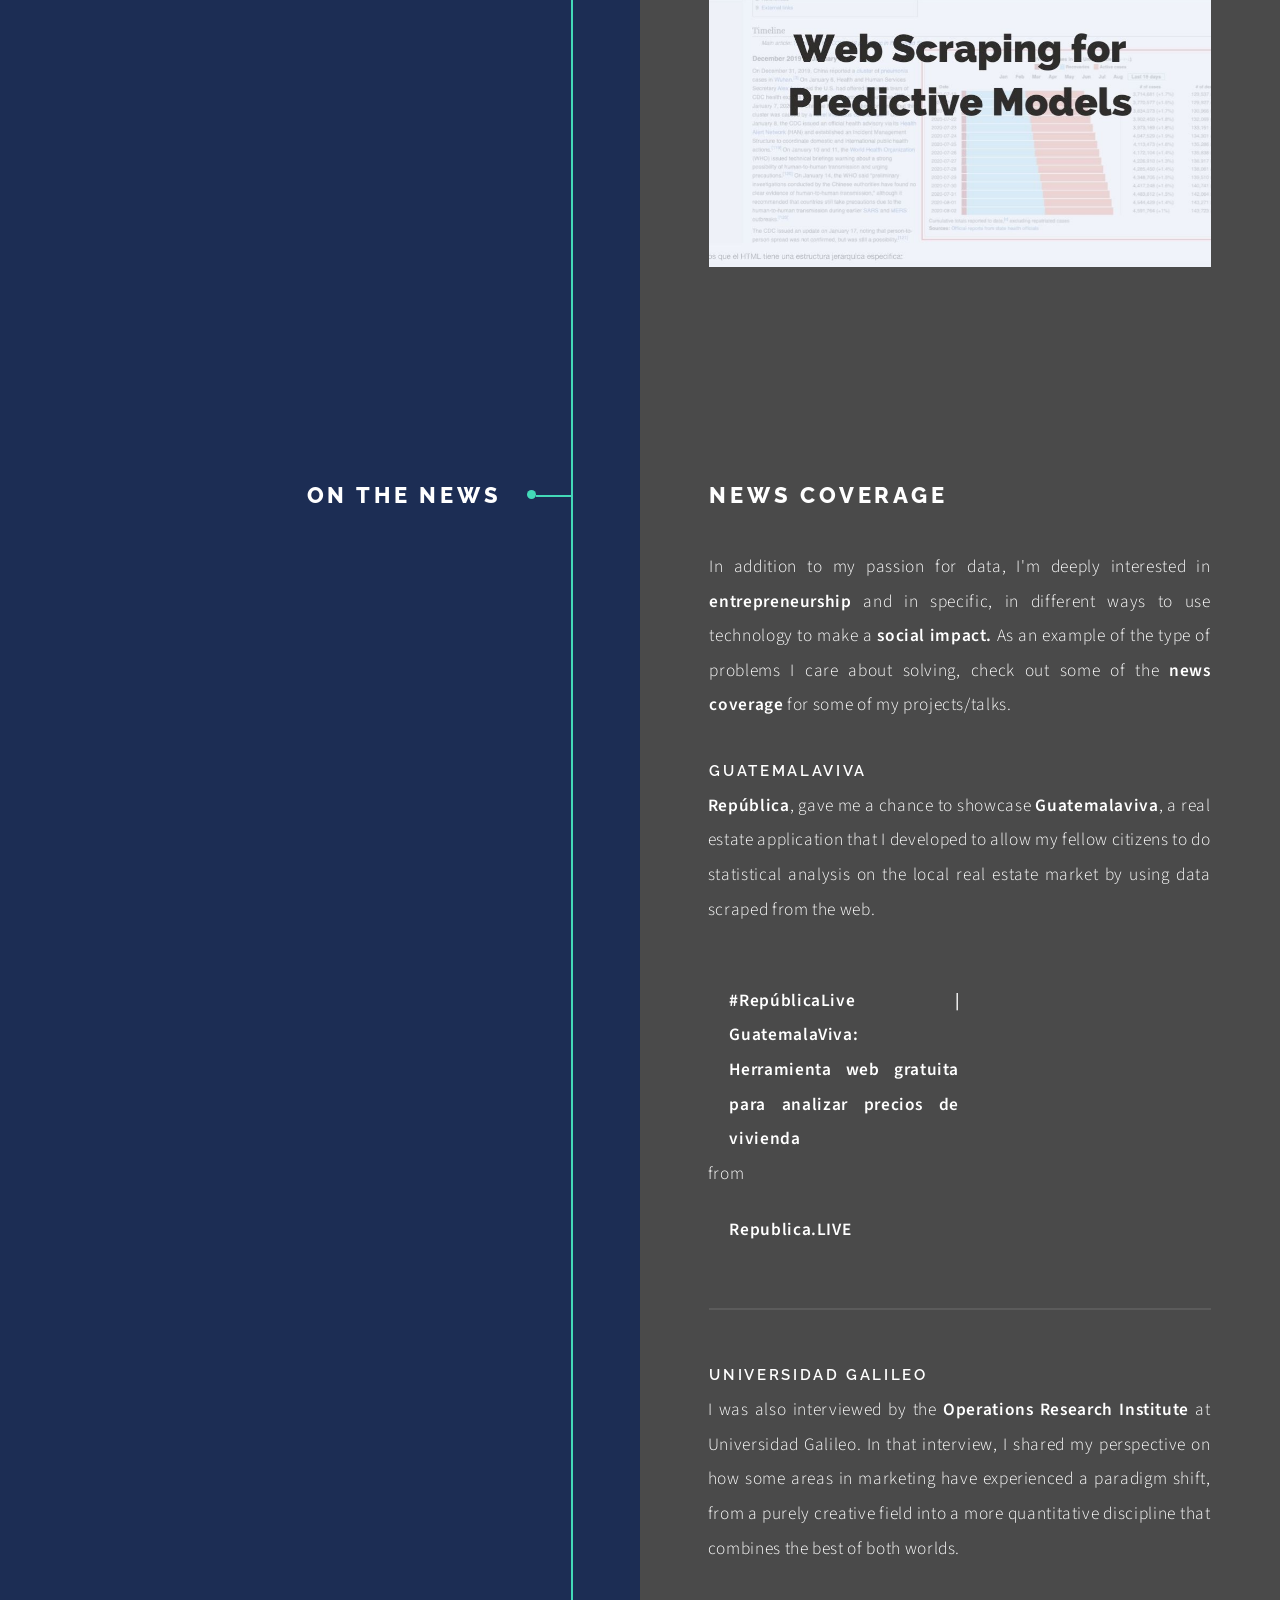
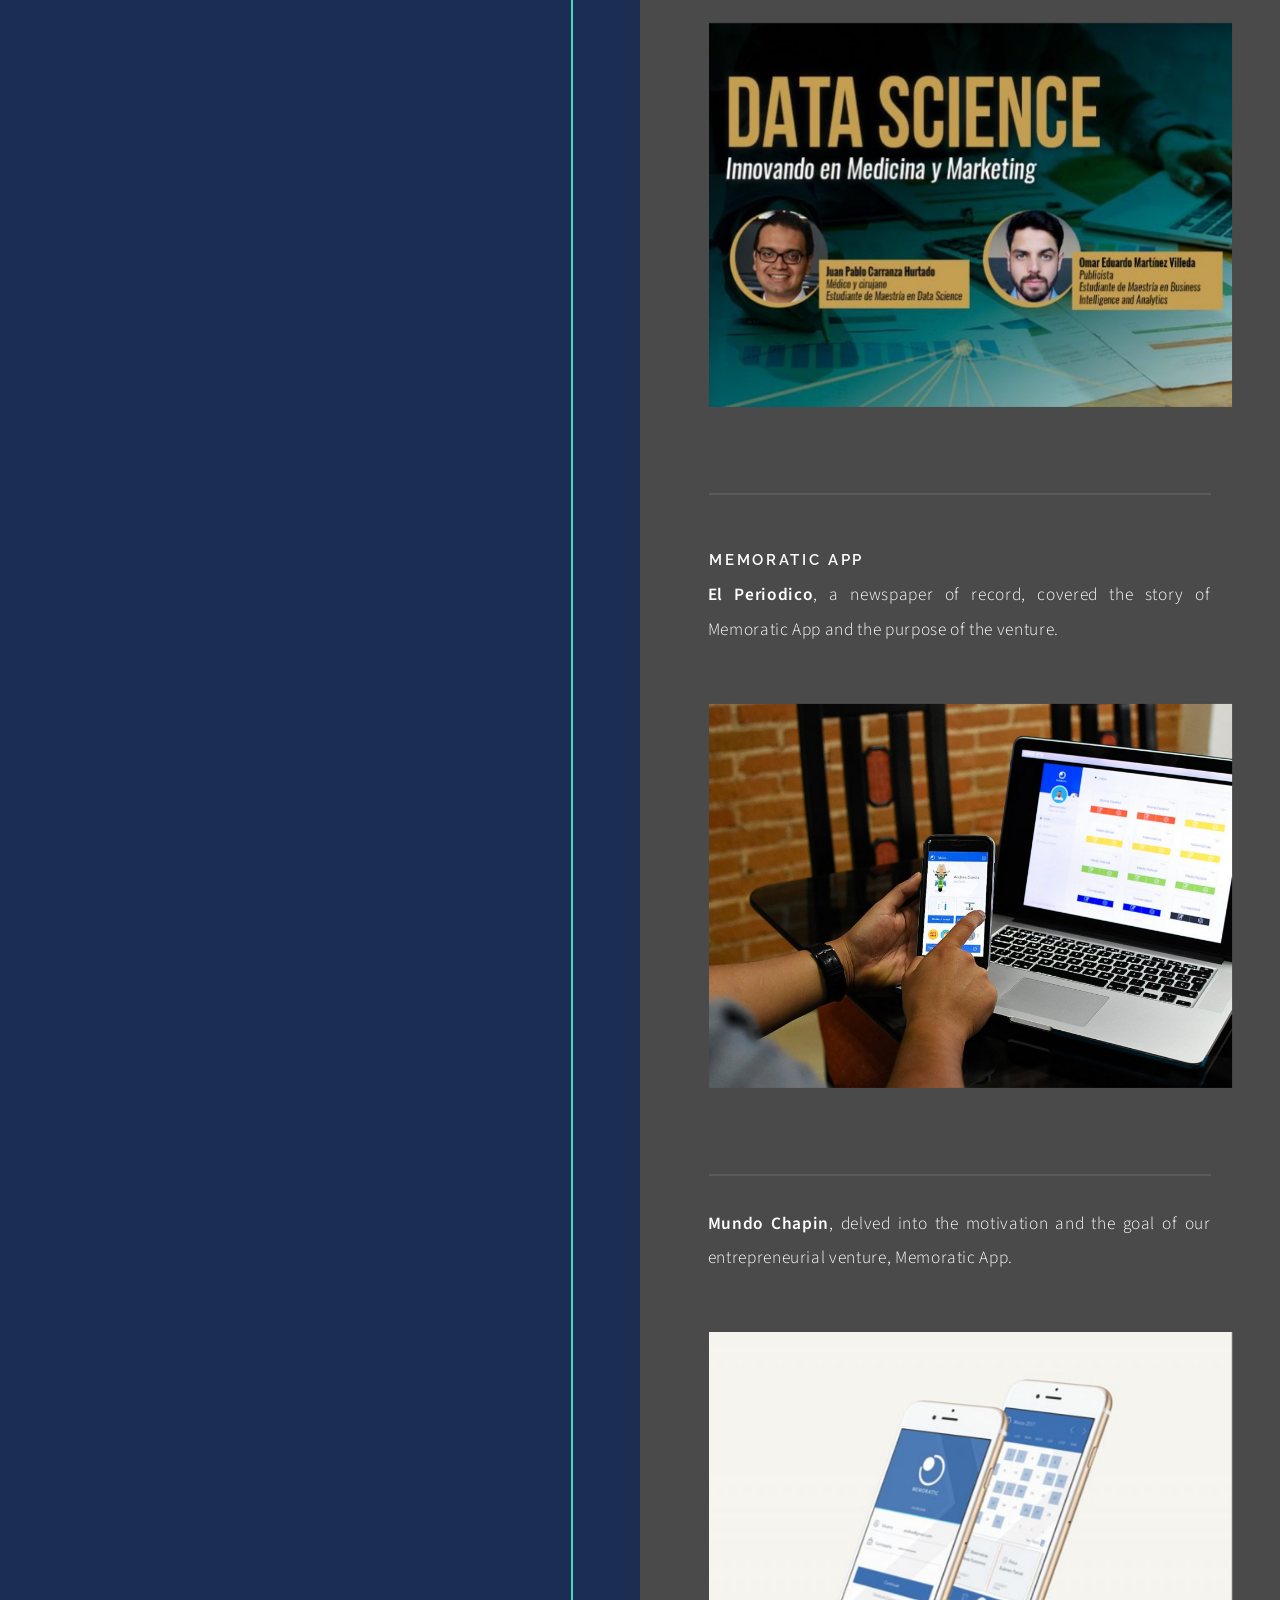
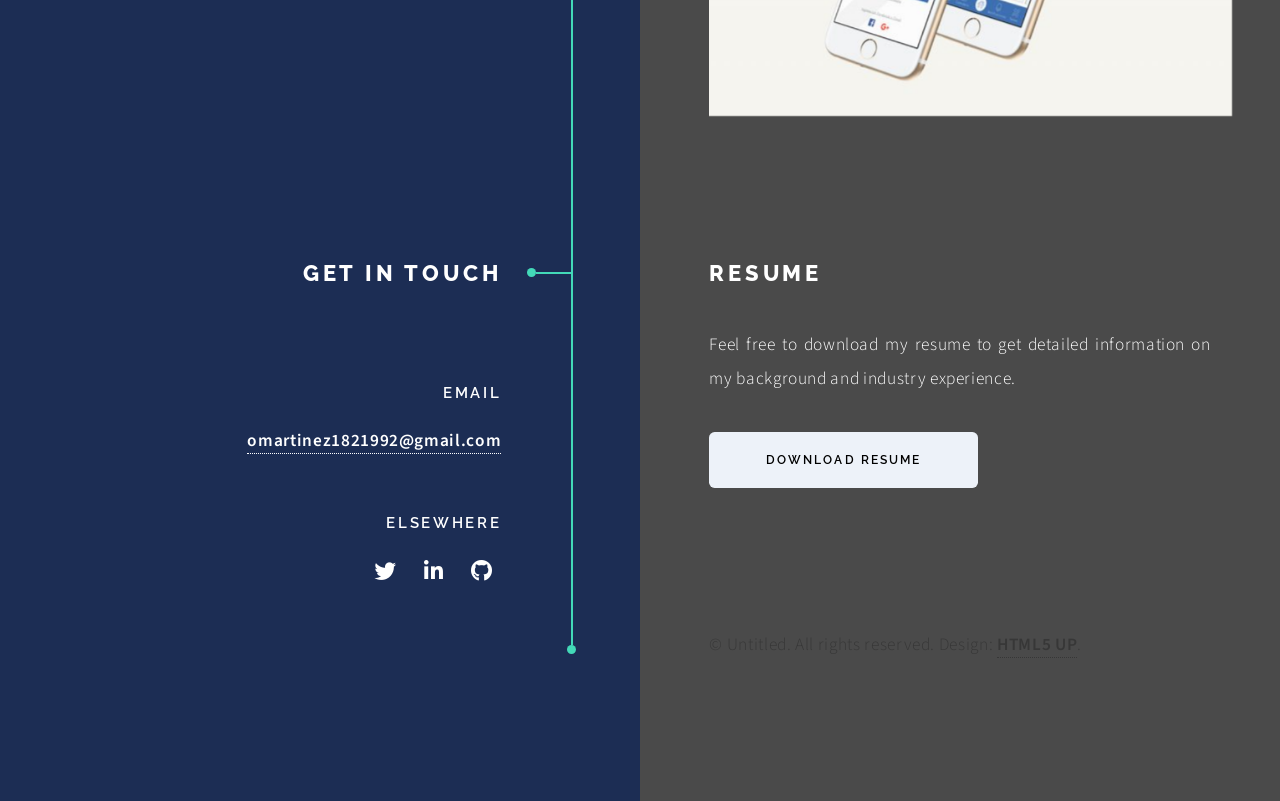
==== commit b566170f: "Update index.html Minor copy adjustments" ====
--- a/index.html
+++ b/index.html
@@ -50,7 +50,7 @@
 						</header>
 						<div class="content">
 							<!--  <span class="image main"><img src="images/pic02.jpg" alt="About Me Picture" /></span> -->
-							<p align="justify"><strong> Currently </strong>, exploring AI as a graduate student at Duke University. Previously with  Arcalea, trying to consolidate decision sciences and marketing processes. My area of focus revolves around using explainable machine learning to support business decisions at all levels of an organization. I'm also working on finding new ways to increase confidence in the use of predictive modeling for marketing applications. </p>
+							<p align="justify"><strong> Currently, </strong> exploring AI as a graduate student at Duke University. Previously with  Arcalea, trying to consolidate decision sciences and marketing processes. My area of focus revolves around using explainable machine learning to support business decisions at all levels of an organization. I'm also working on finding new ways to increase confidence in the use of predictive modeling for marketing applications. </p>
 						</div>
 					</section>
 
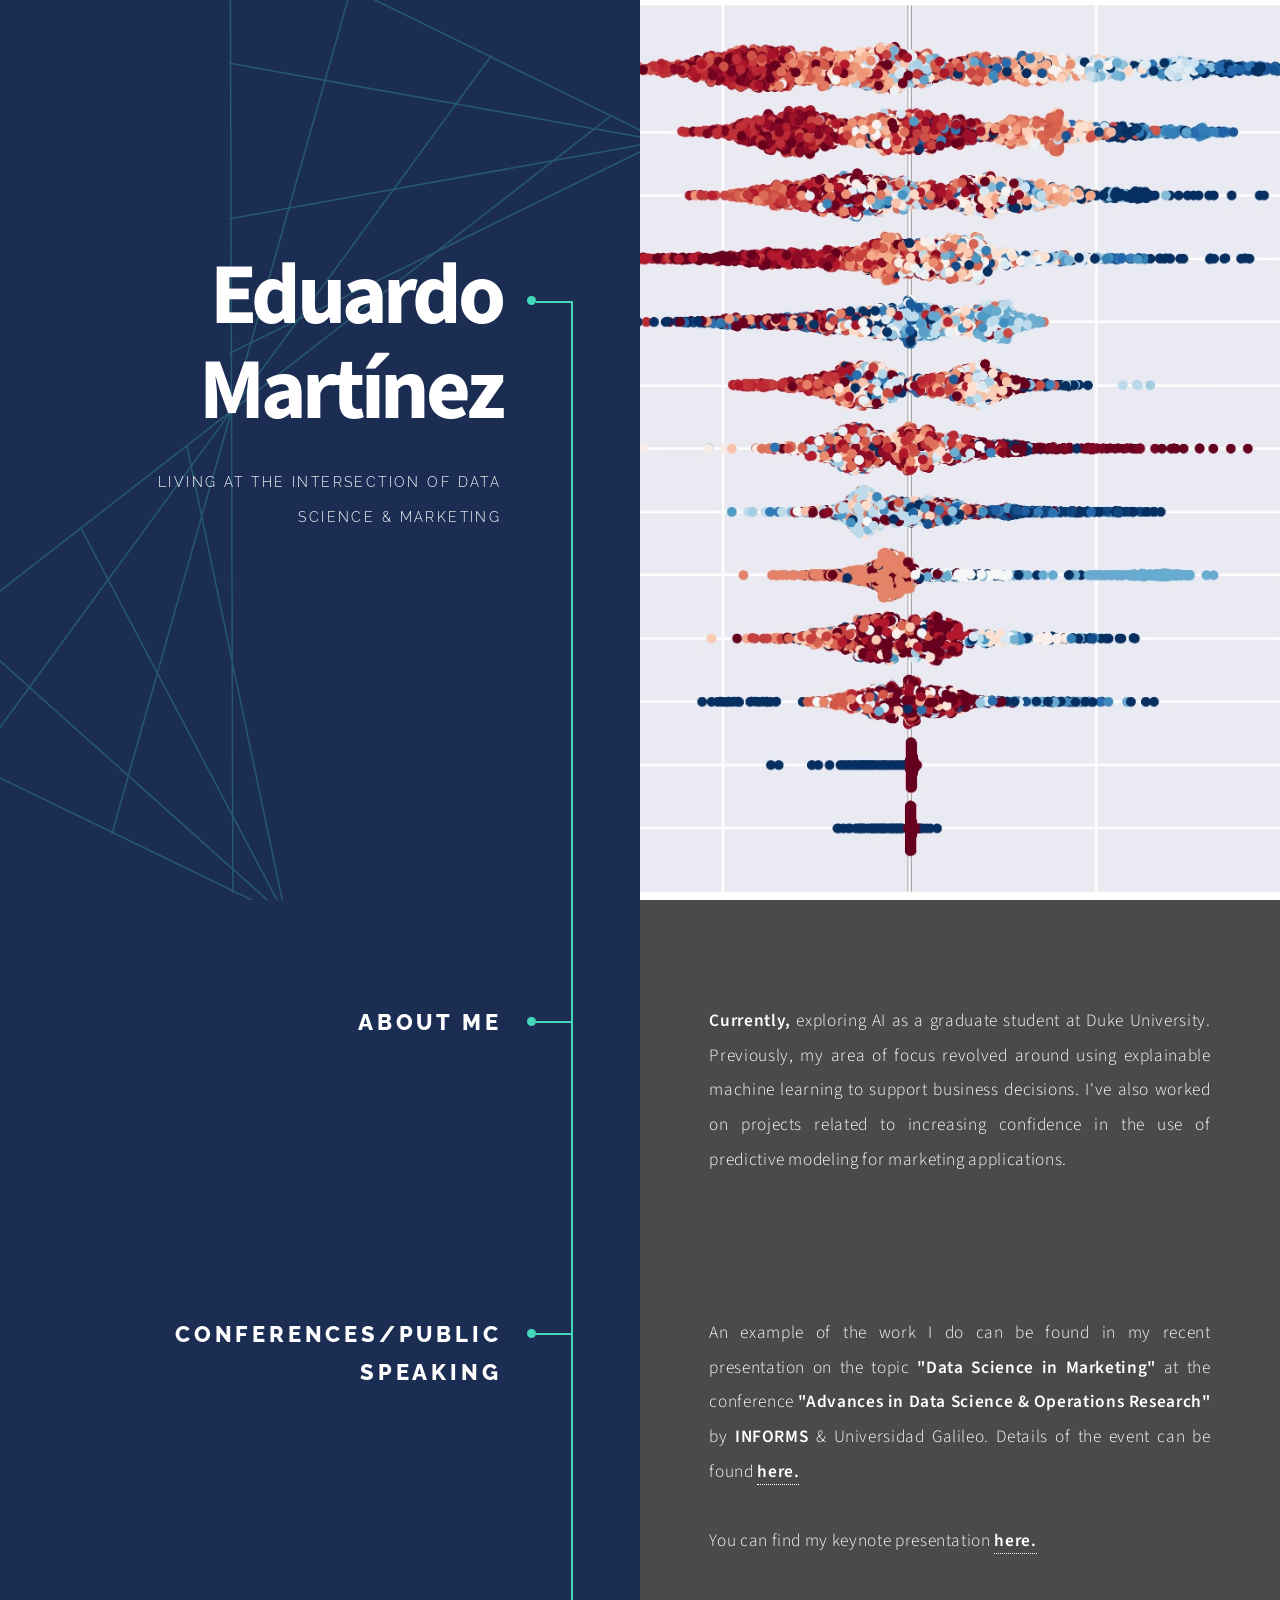
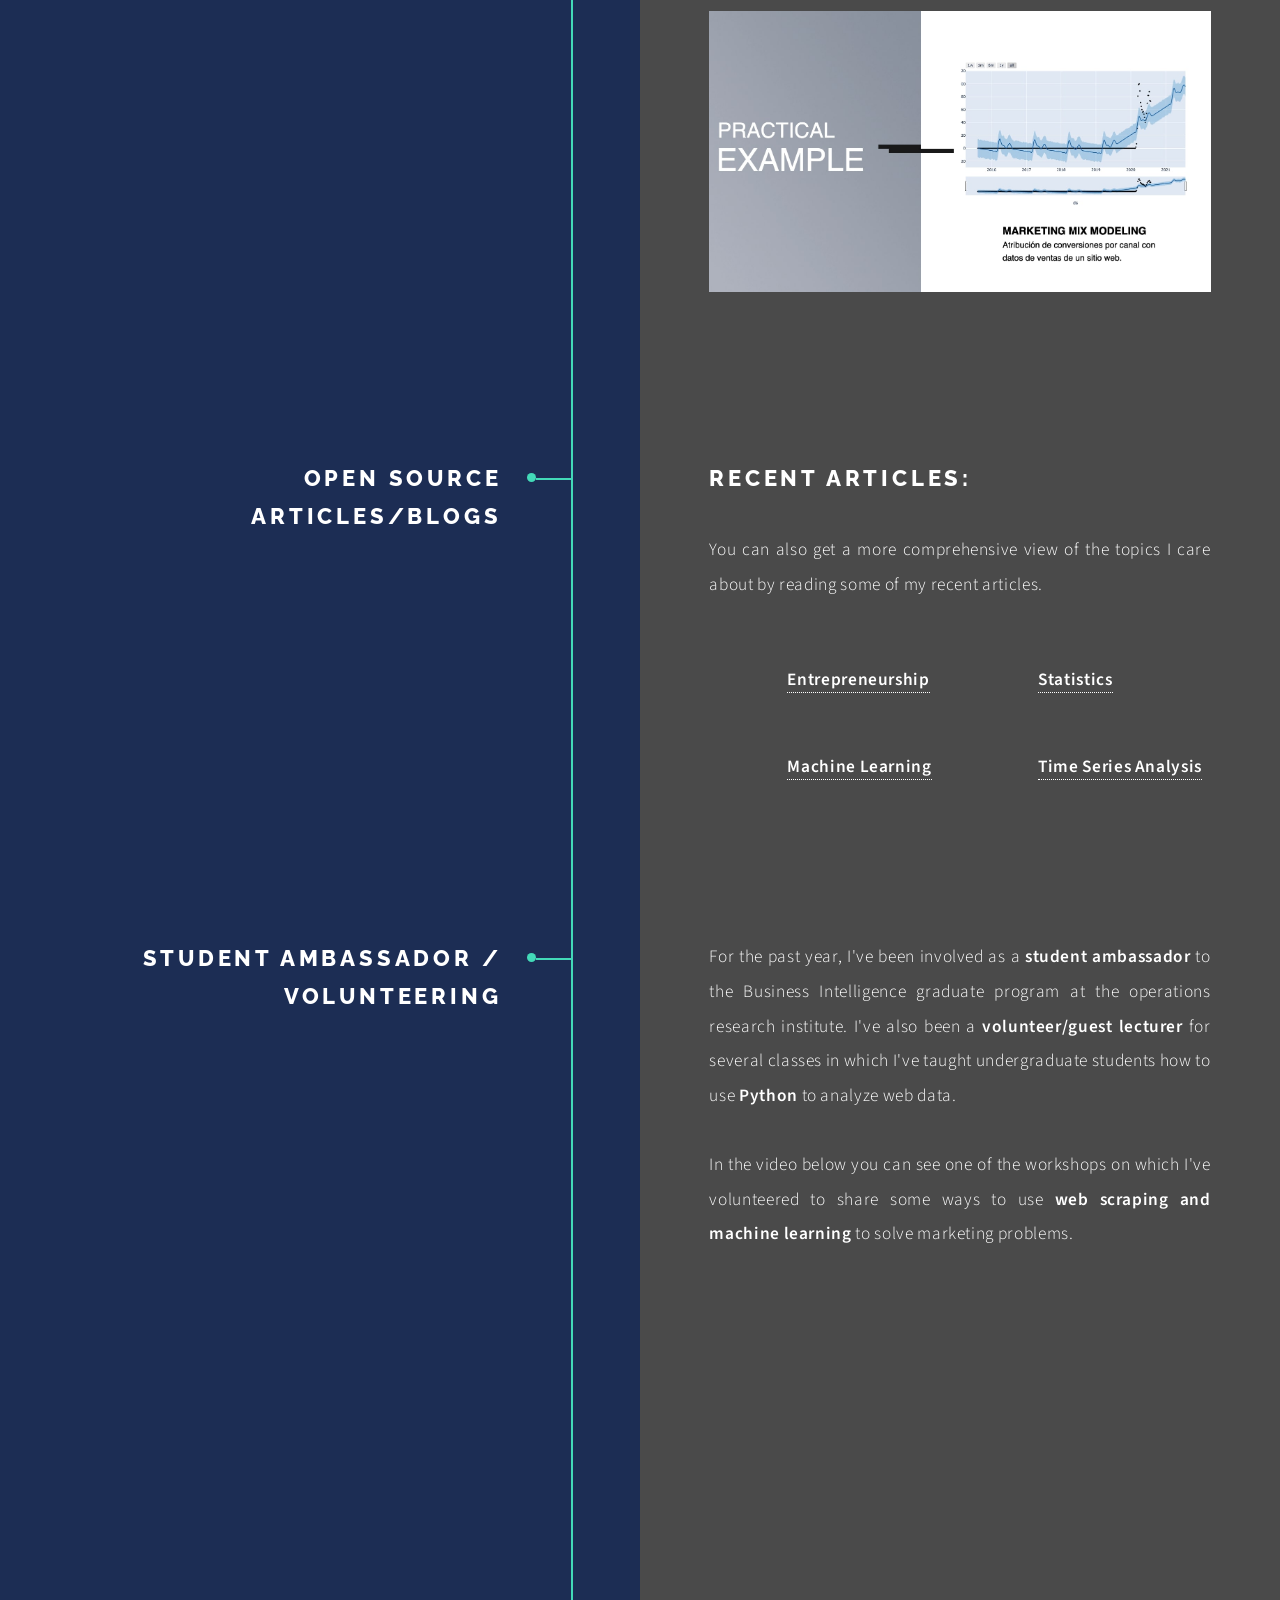
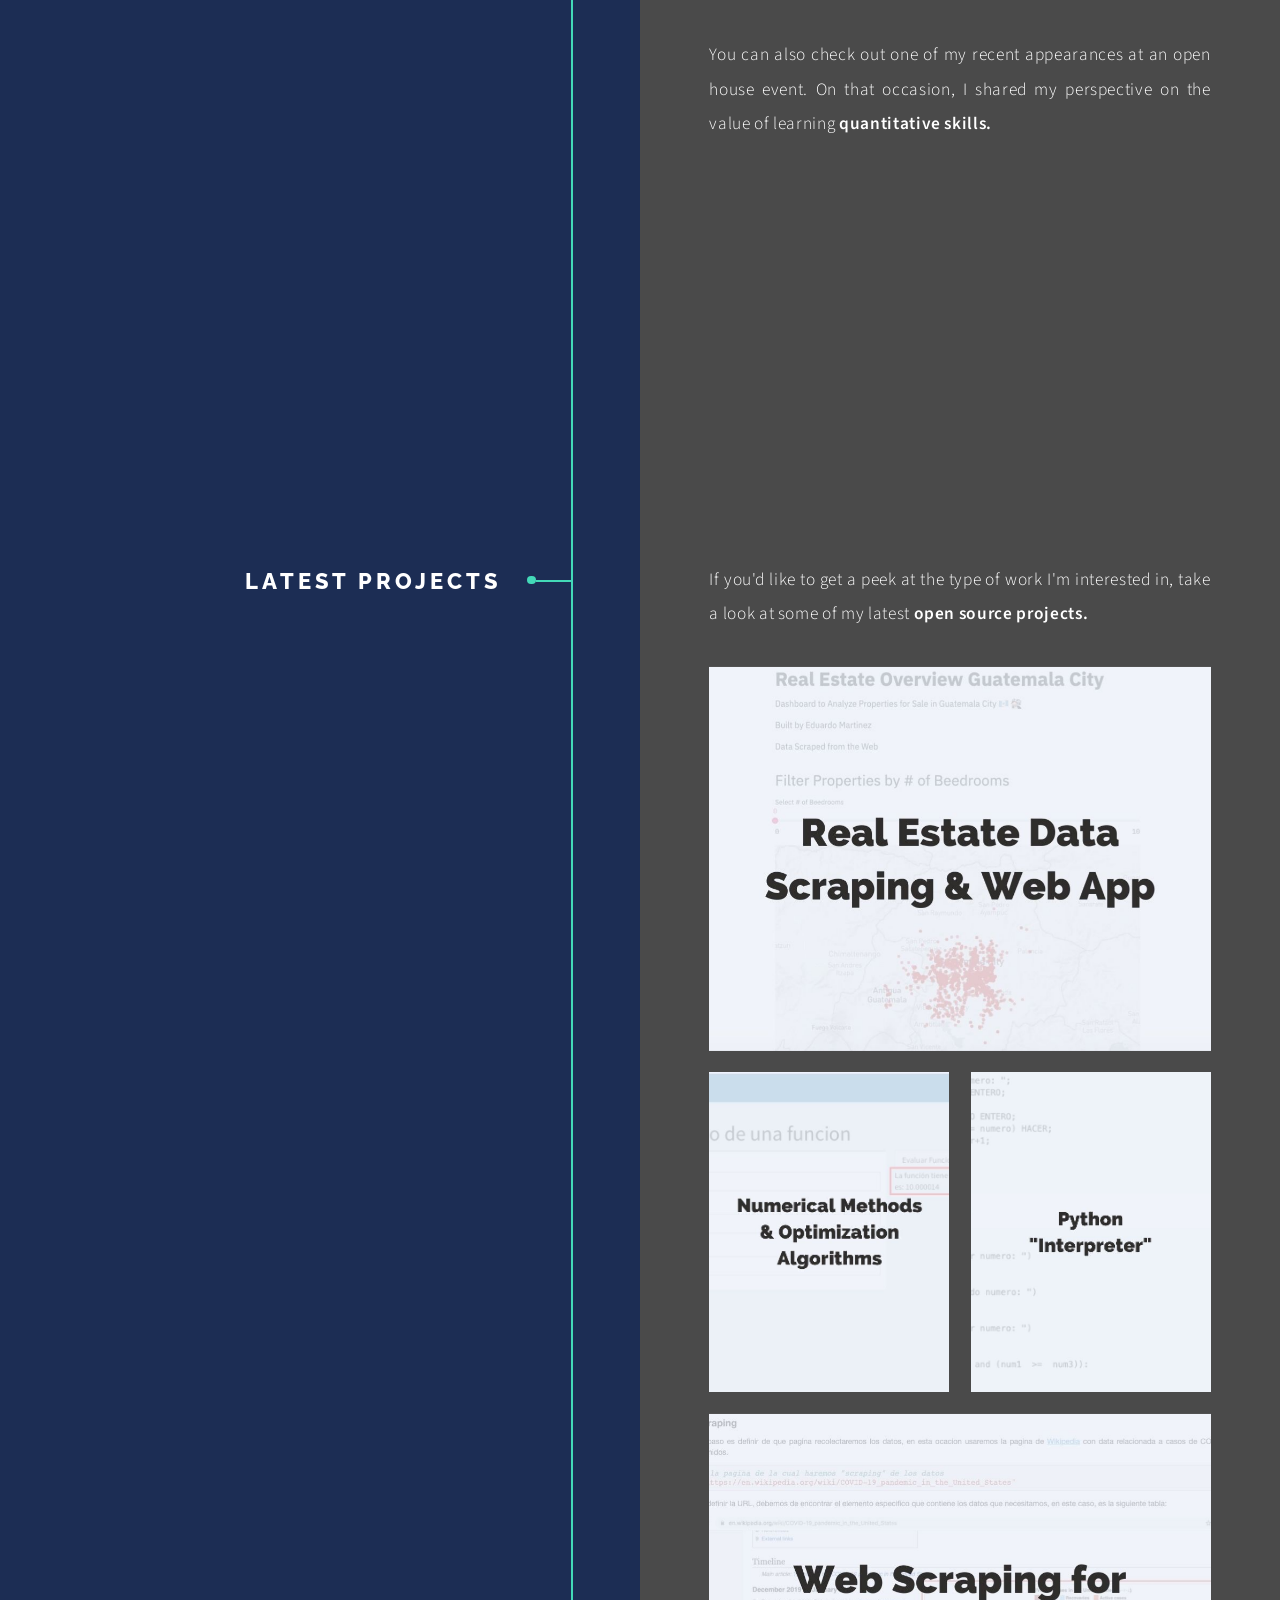
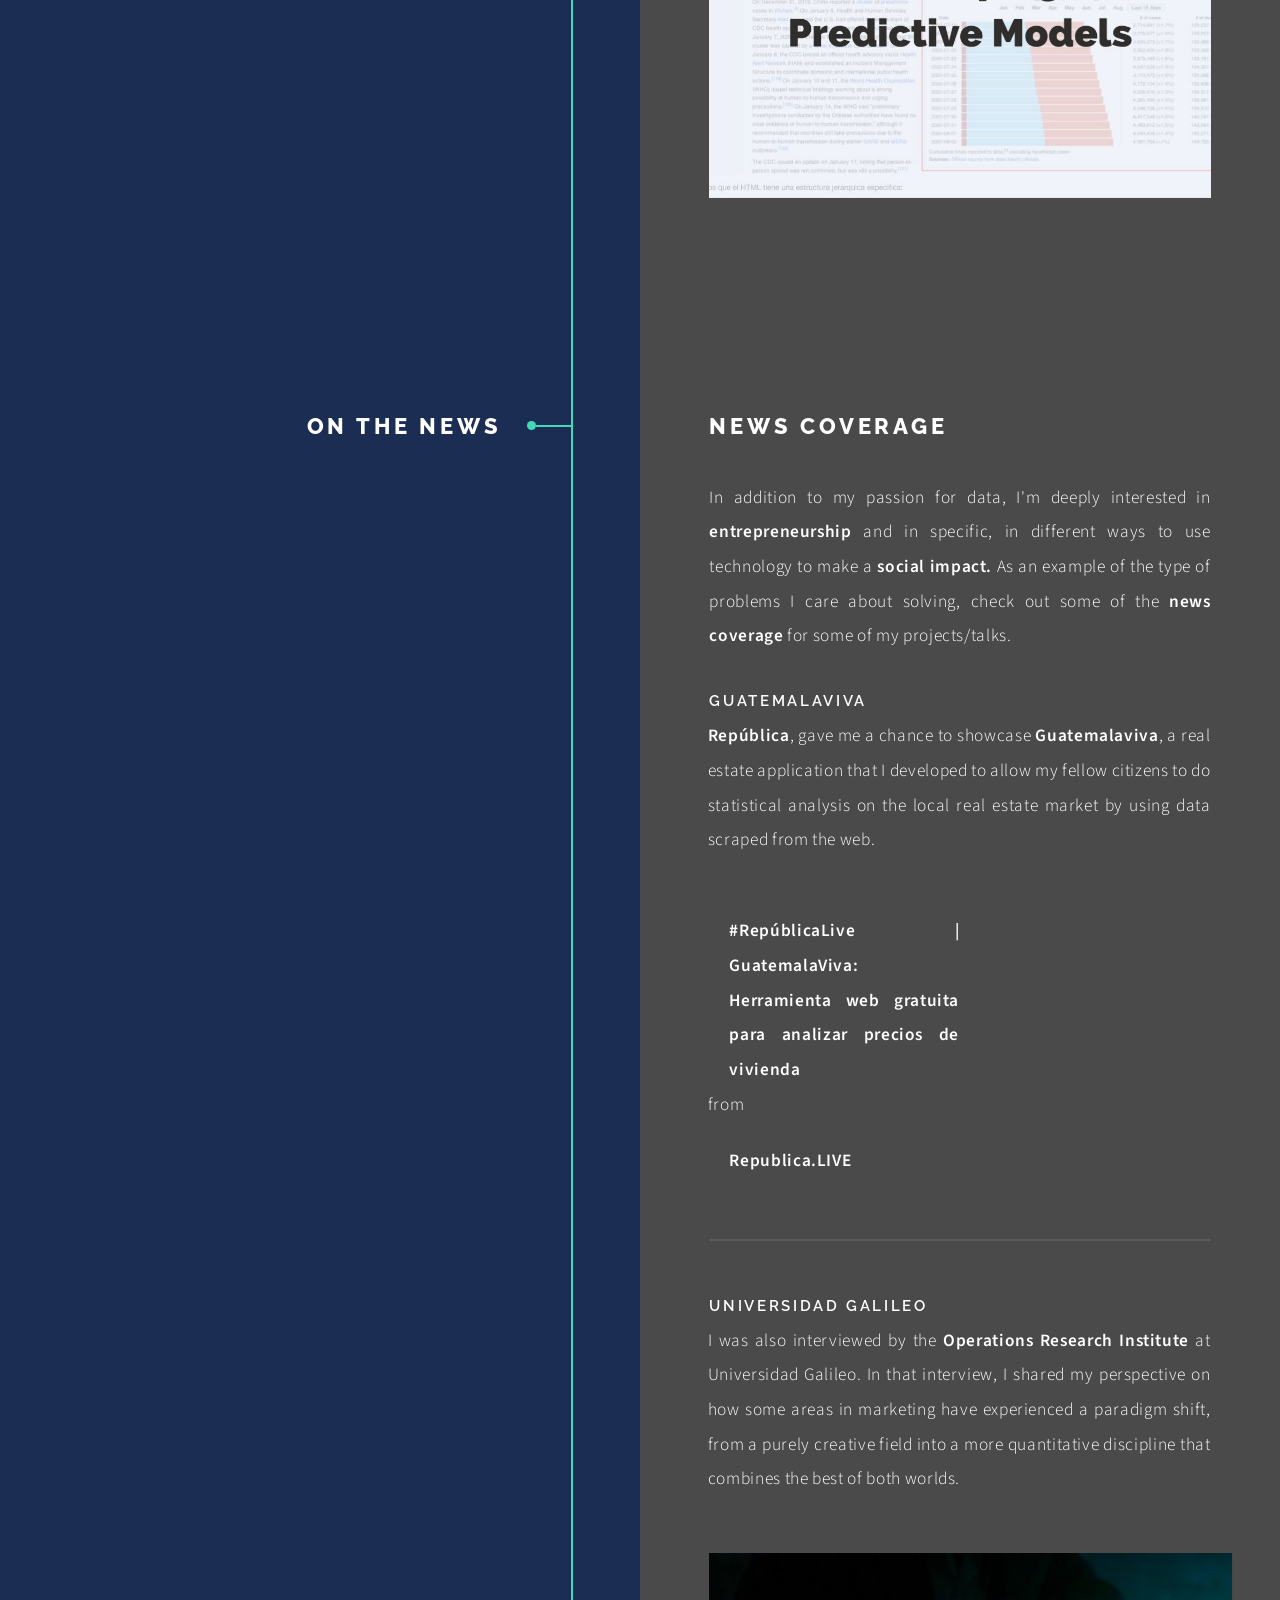
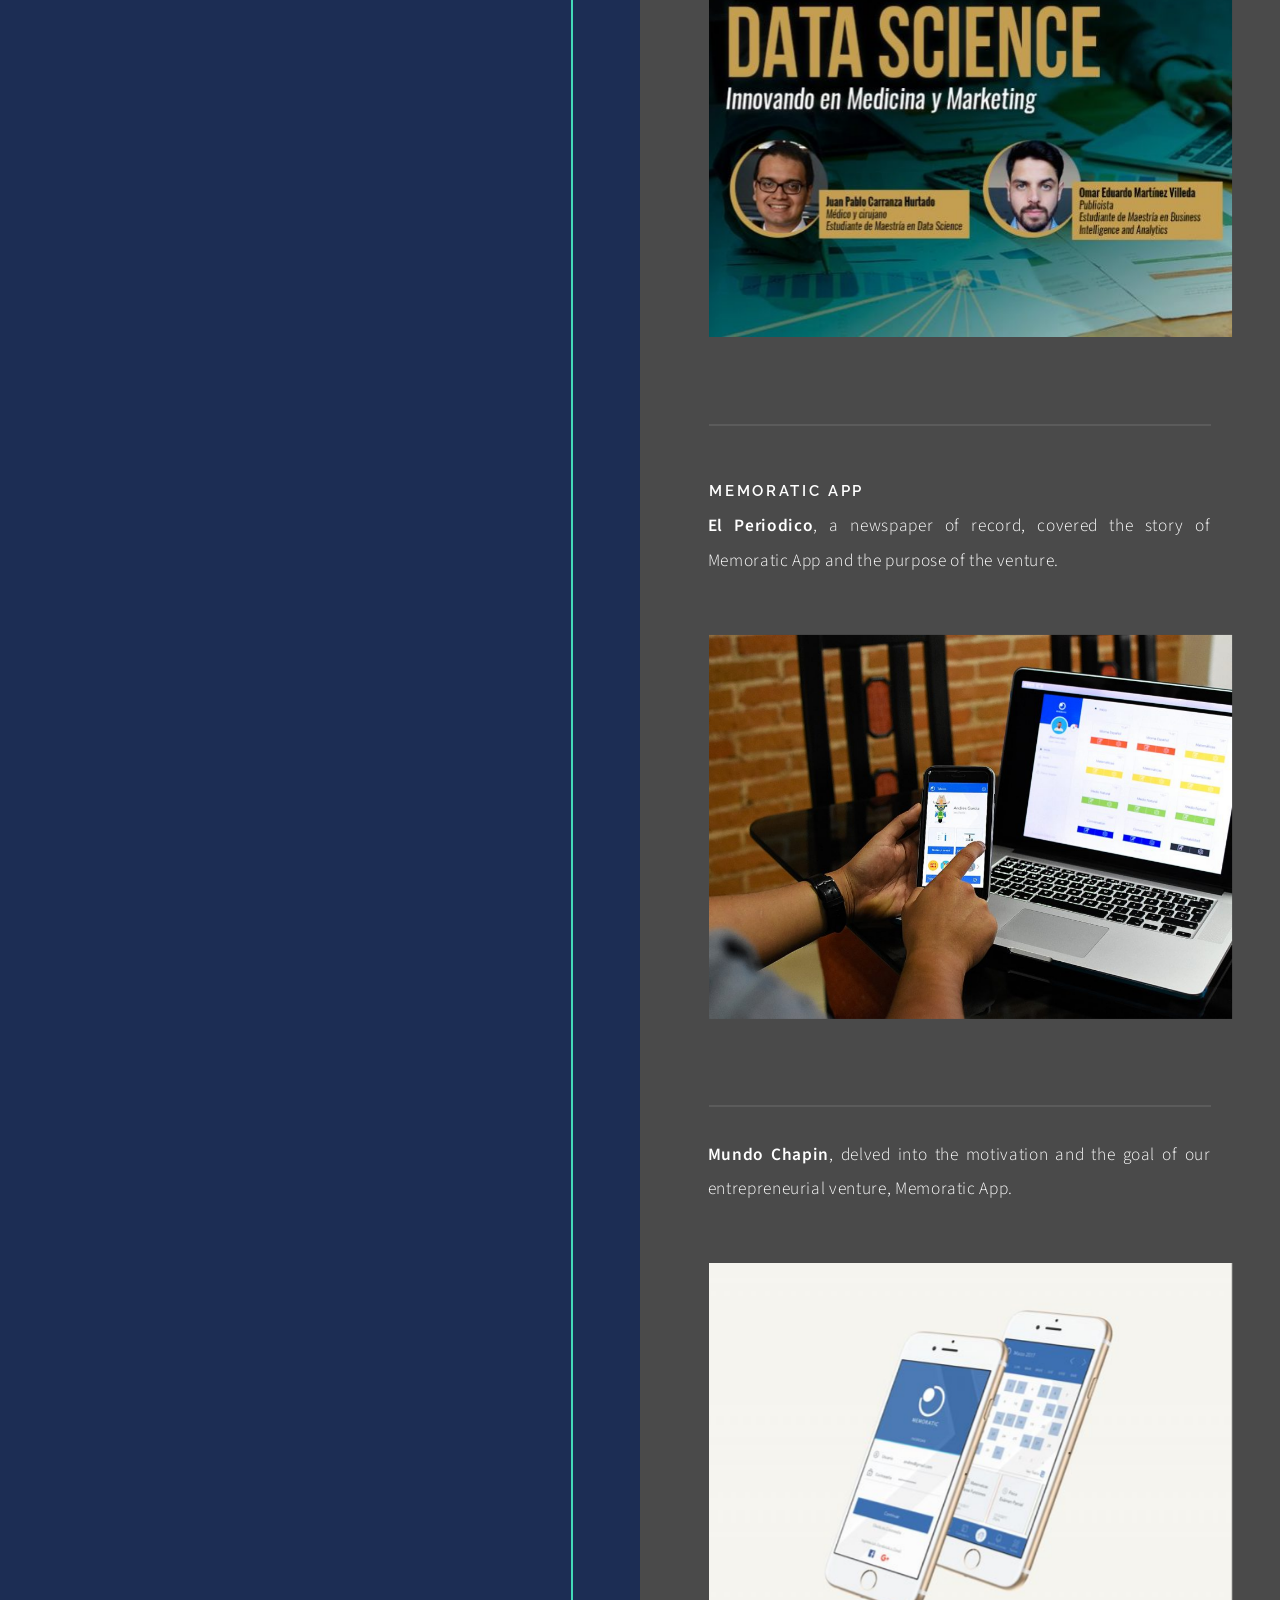
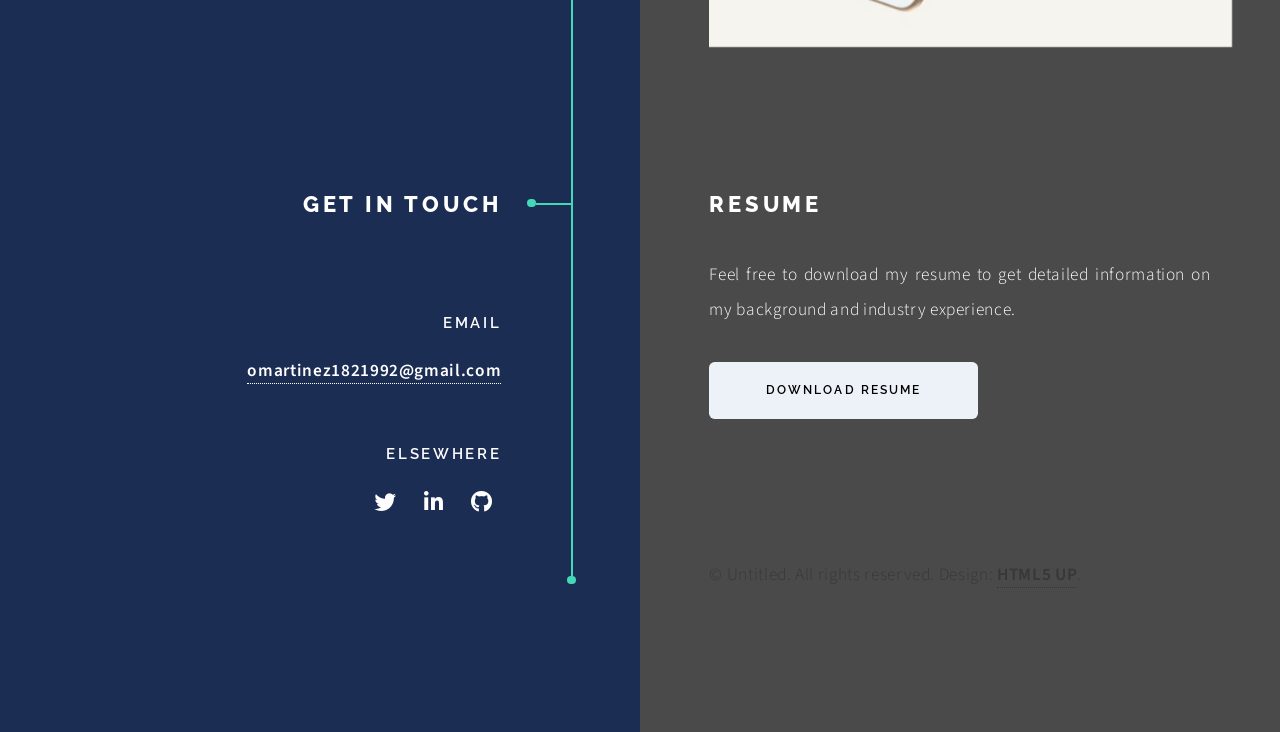
==== commit d0e4fbe0: "Update index.html" ====
--- a/index.html
+++ b/index.html
@@ -50,7 +50,7 @@
 						</header>
 						<div class="content">
 							<!--  <span class="image main"><img src="images/pic02.jpg" alt="About Me Picture" /></span> -->
-							<p align="justify"><strong> Currently, </strong> exploring AI as a graduate student at Duke University. Previously with  Arcalea, trying to consolidate decision sciences and marketing processes. My area of focus revolves around using explainable machine learning to support business decisions at all levels of an organization. I'm also working on finding new ways to increase confidence in the use of predictive modeling for marketing applications. </p>
+							<p align="justify"><strong> Currently, </strong> exploring AI as a graduate student at Duke University.  Previously, my area of focus revolved around using explainable machine learning to support business decisions. I've also worked on projects related to increasing confidence in the use of predictive modeling for marketing applications.</p>
 						</div>
 					</section>
 
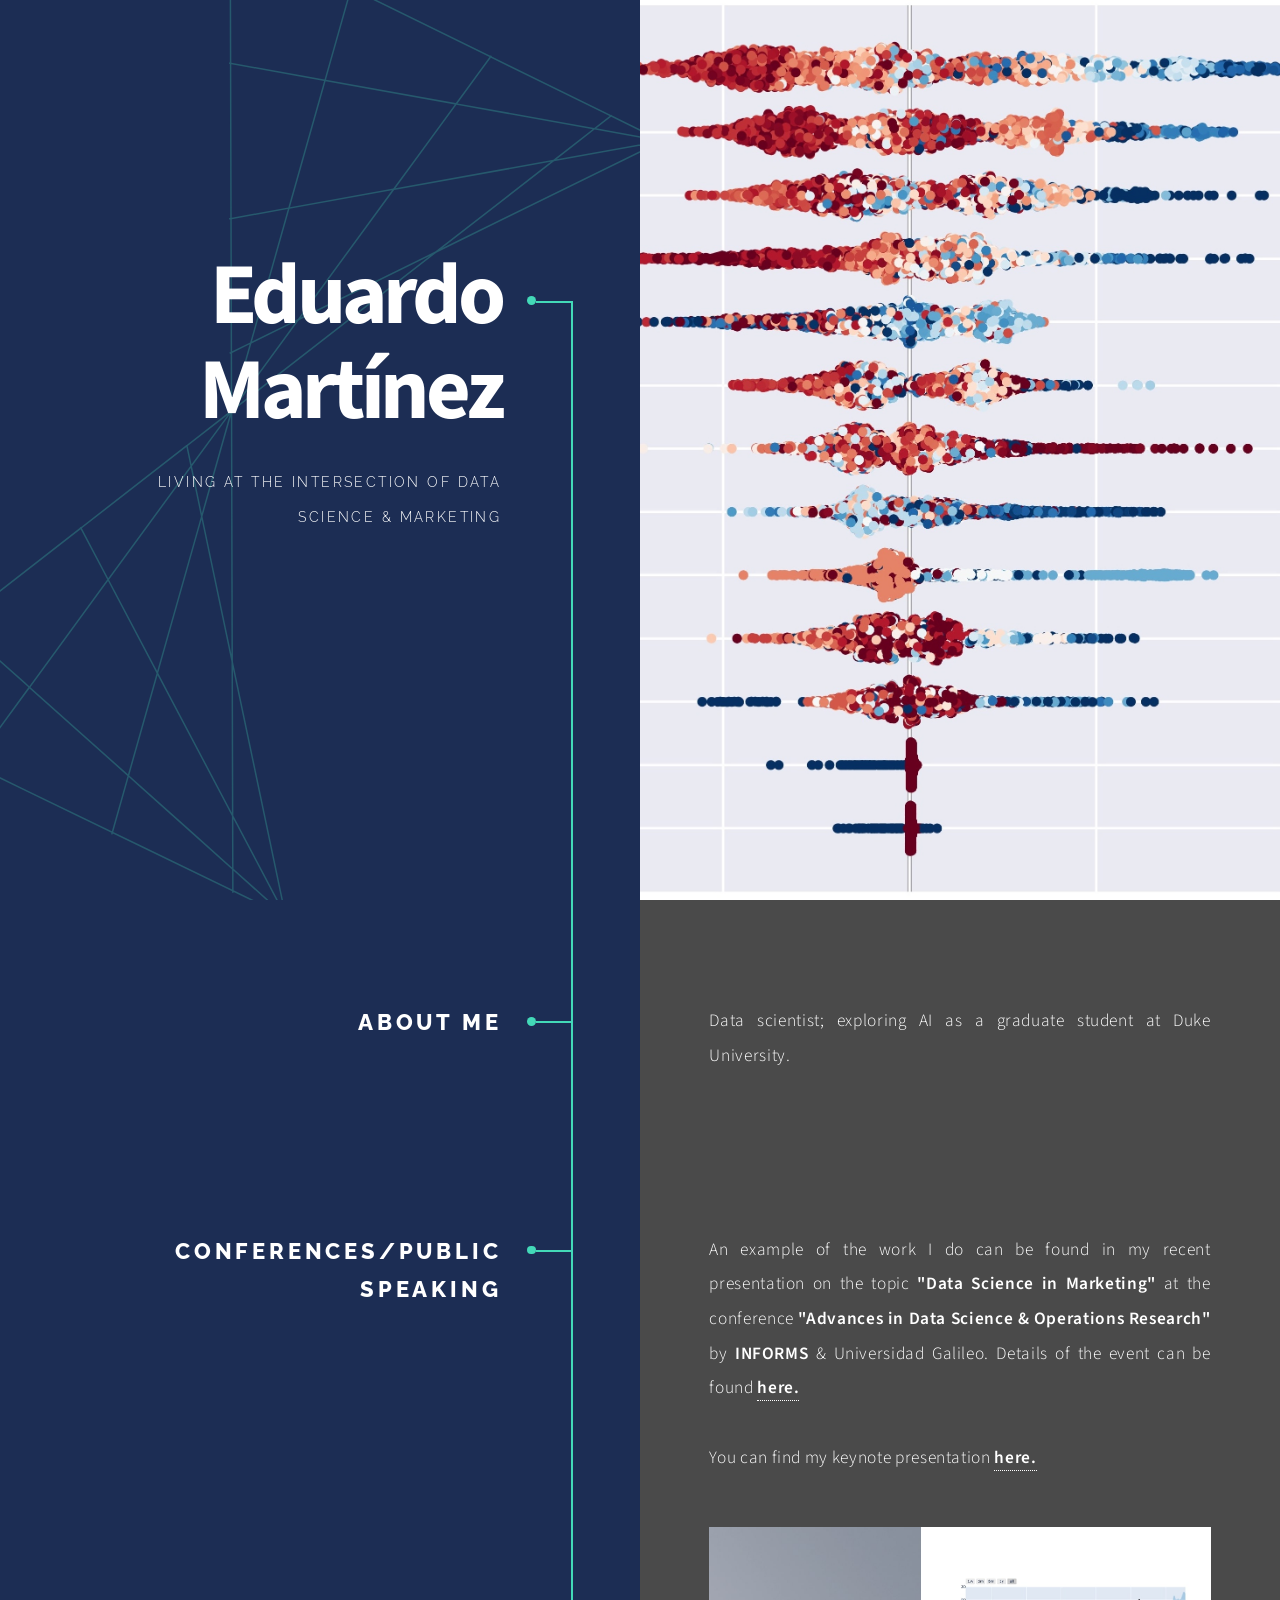
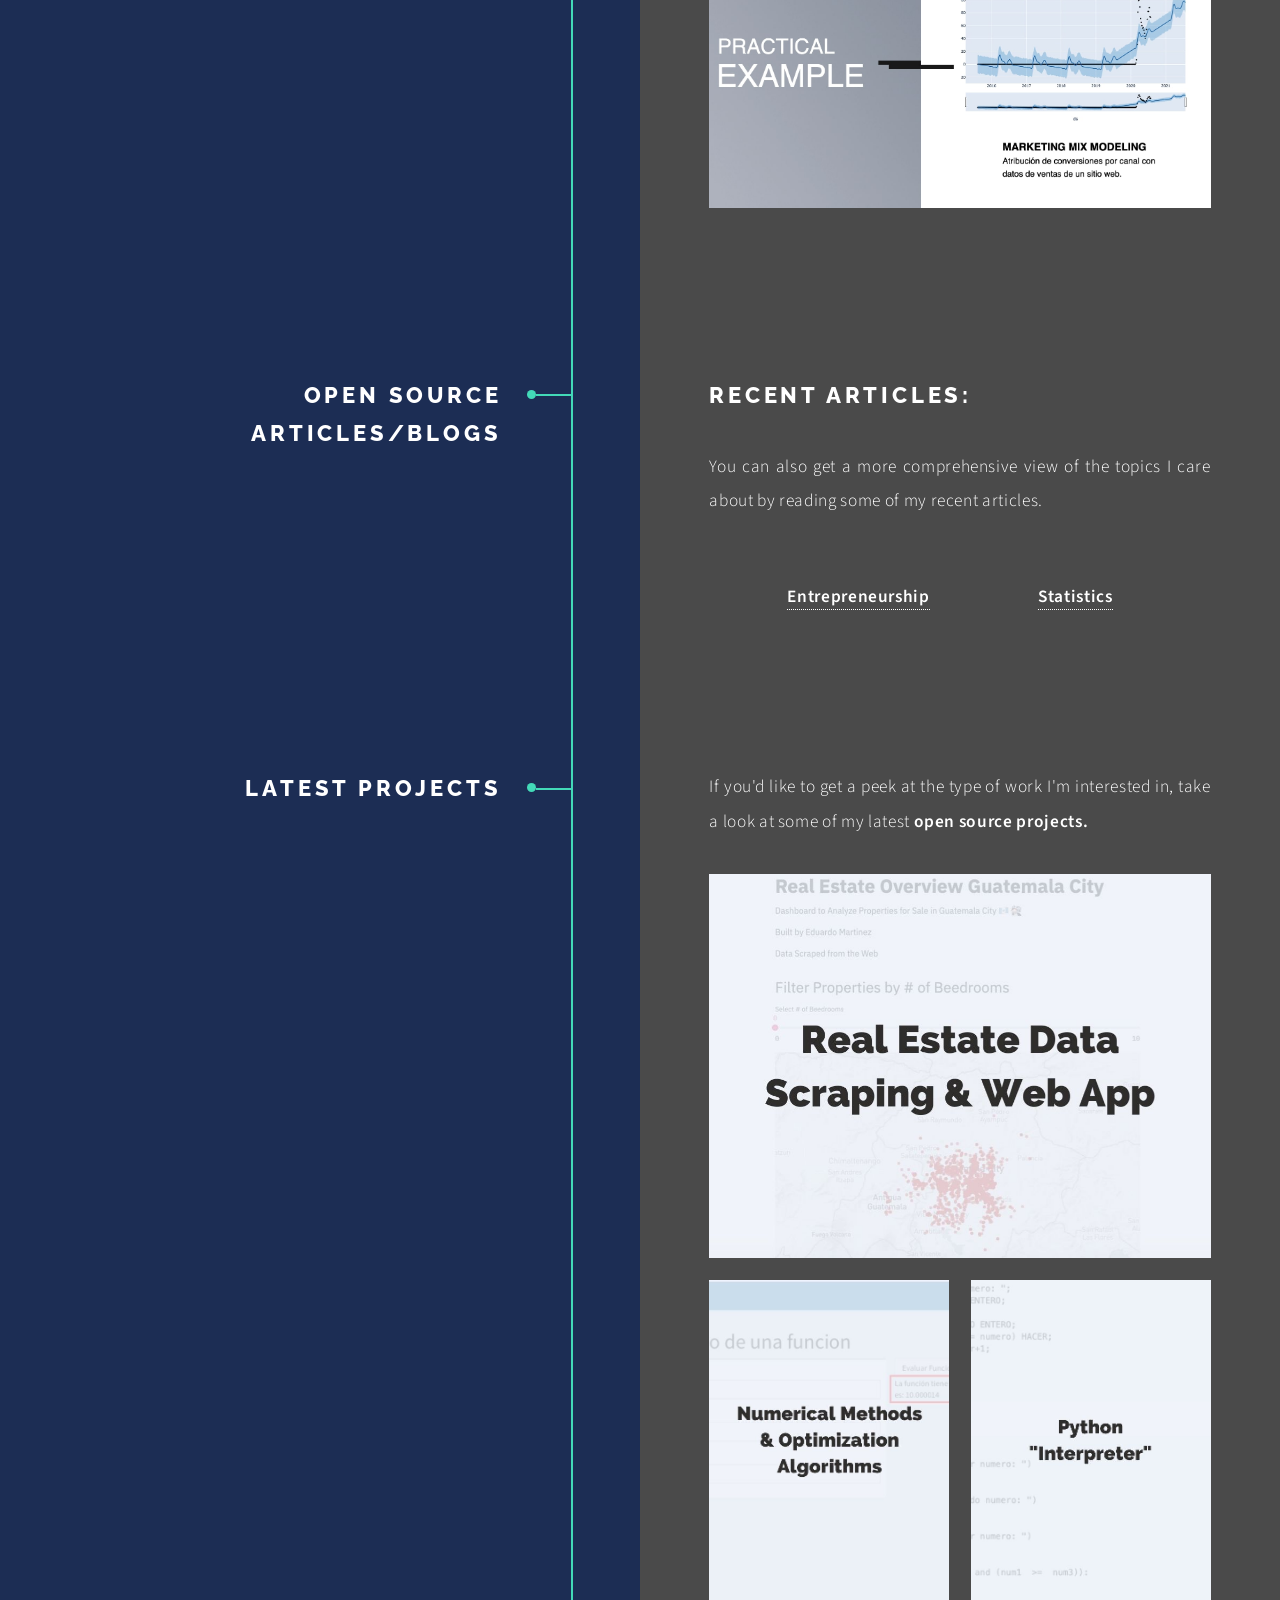
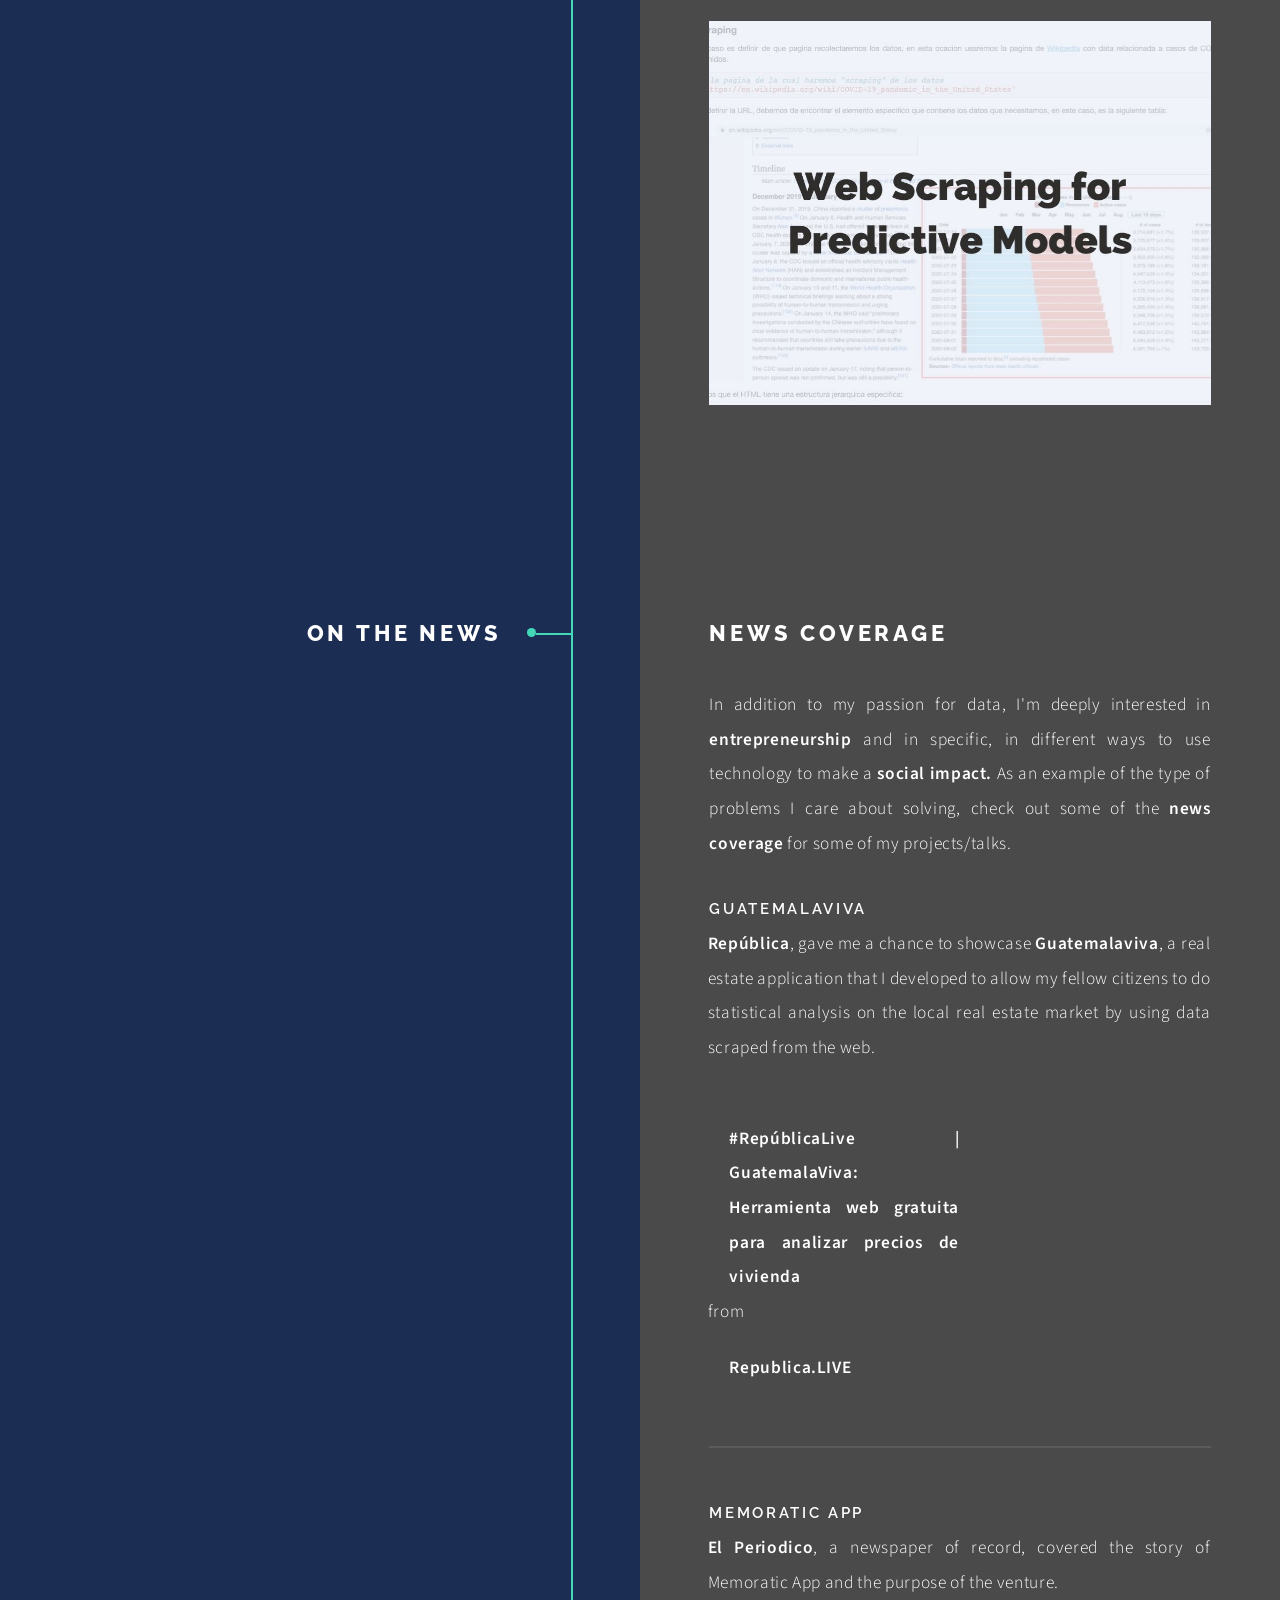
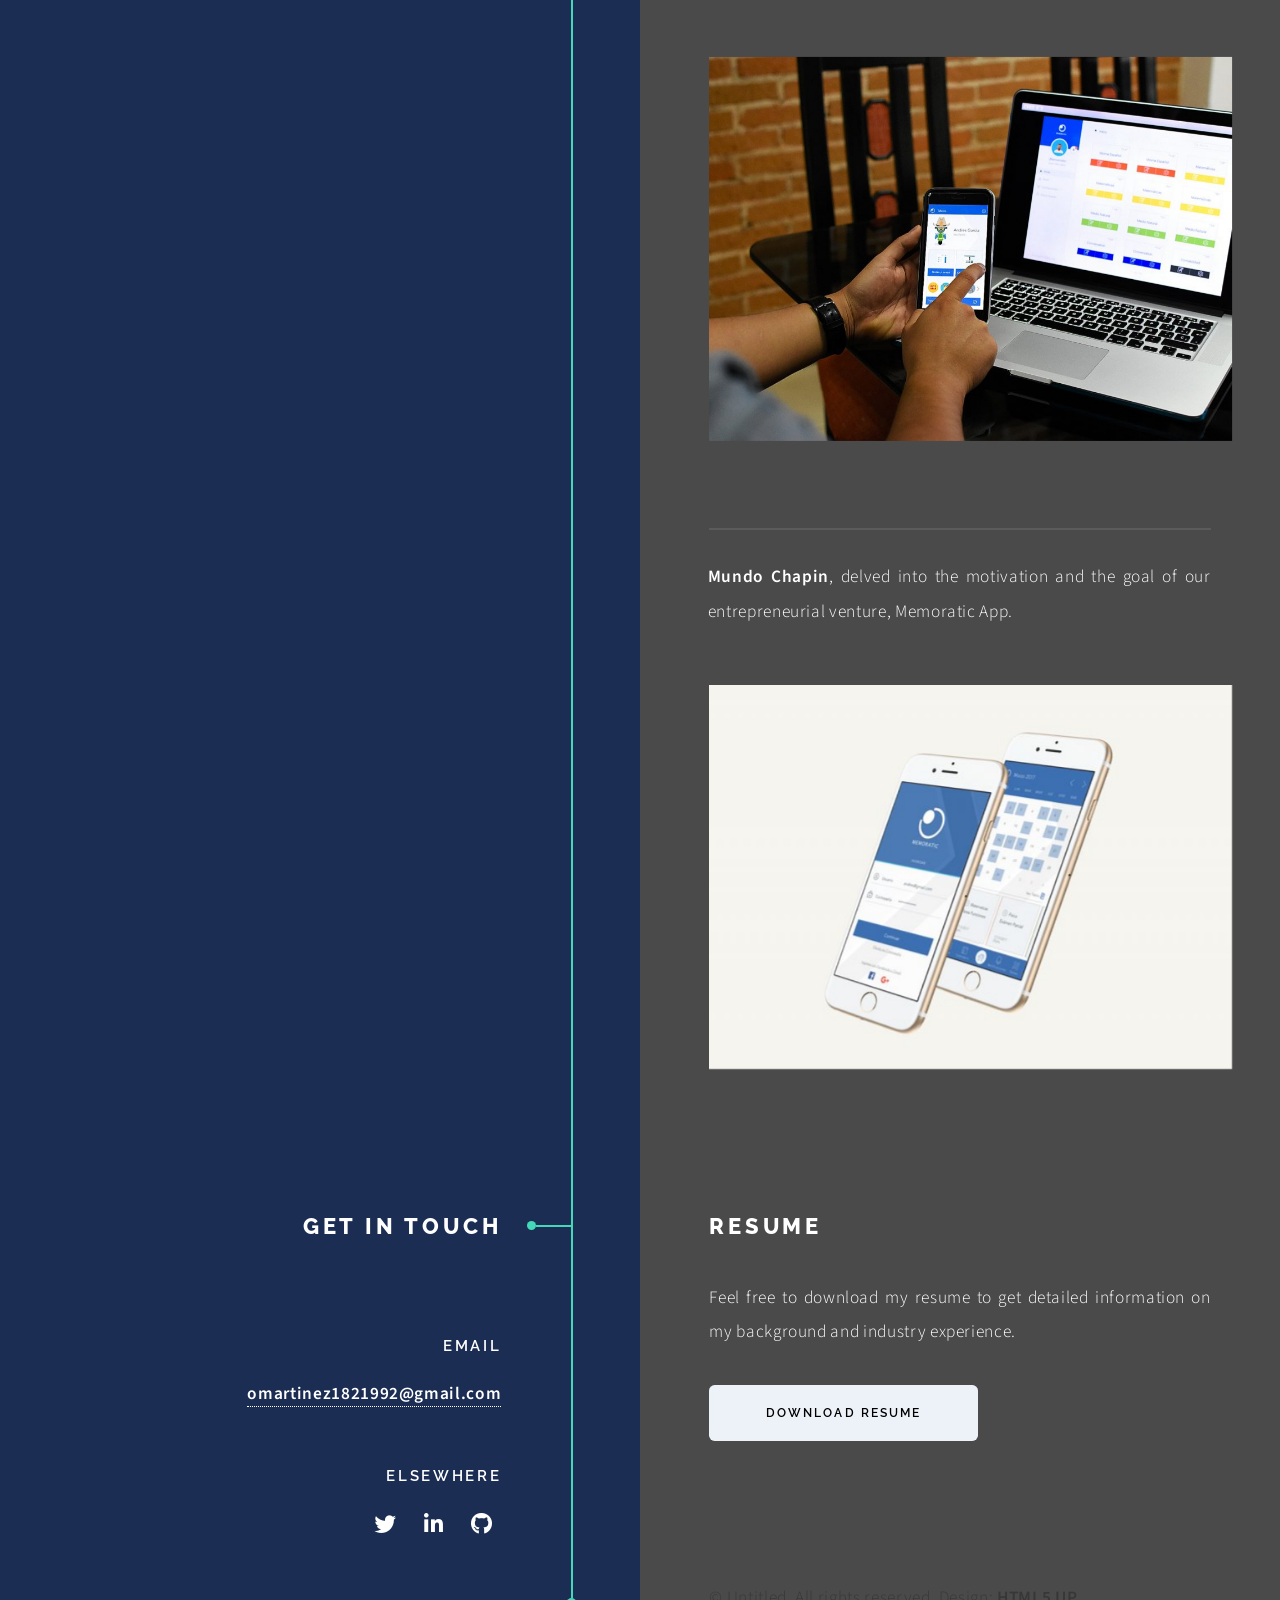
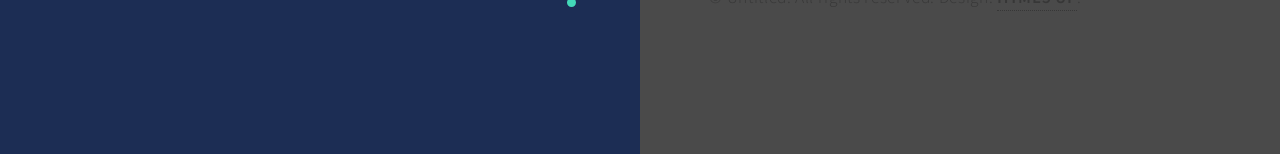
==== commit acef7bab: "Update index.html" ====
--- a/index.html
+++ b/index.html
@@ -50,7 +50,7 @@
 						</header>
 						<div class="content">
 							<!--  <span class="image main"><img src="images/pic02.jpg" alt="About Me Picture" /></span> -->
-							<p align="justify"><strong> Currently, </strong> exploring AI as a graduate student at Duke University.  Previously, my area of focus revolved around using explainable machine learning to support business decisions. I've also worked on projects related to increasing confidence in the use of predictive modeling for marketing applications.</p>
+							<p align="justify"> Data scientist; exploring AI as a graduate student at Duke University. </p>
 						</div>
 					</section>
 
@@ -77,29 +77,7 @@
 							<ul class="feature-icons">
 								<li><a href="https://thenextweb.com/growth-quarters/2020/03/31/5-lessons-from-failed-startup/" target="_blank">Entrepreneurship</a></li>
 								<li><a href="https://www.kdnuggets.com/2020/07/demystifying-statistical-significance.html" target="_blank">Statistics</a></li>
-								<li><a href="https://www.kdnuggets.com/2020/10/nested-cross-validation-python.html" target="_blank">Machine Learning</a></li>
-								<li><a href="https://www.kdnuggets.com/2020/07/understanding-time-series-r.html" target="_blank">Time Series Analysis</a></li>
 							</ul>
-						</div>
-					</section>
-
-				<!-- Section -->
-					<section>
-						<header>
-							<h2>Student ambassador / Volunteering</h2>
-						</header>
-						<div class="content">
-							<p align="justify">For the past year, I've been involved as a <strong> student ambassador </strong> to the Business Intelligence graduate program at the operations research institute. I've also been a <strong> volunteer/guest lecturer </strong> for several classes in which I've taught undergraduate students how to use <strong> Python </strong> to analyze web data.</p>
-							<p align="justify">In the video below you can see one of the workshops on which I've volunteered to share some ways to use <strong> web scraping and machine learning </strong> to solve marketing problems.</p>
-							<div class="videoWrapper">
-								<iframe width="325" height="250" src="https://www.youtube.com/embed/MDKbdHvVcv8?start=1440" frameborder="0" allow="accelerometer; autoplay; clipboard-write; encrypted-media; gyroscope; picture-in-picture" allowfullscreen></iframe>
-							</div>
-							</br>
-							</br>
-							<p align="justify">You can also check out one of my recent appearances at an open house event. On that occasion, I shared my perspective on the value of learning <strong> quantitative skills. </strong></p>
-							<div class="videoWrapper">
-								<iframe width="325" height="250" src="https://www.youtube.com/embed/UKspfR477Xg?start=1396" frameborder="0" allow="accelerometer; autoplay; clipboard-write; encrypted-media; gyroscope; picture-in-picture" allowfullscreen></iframe>
-							</div>
 						</div>
 					</section>
 
@@ -135,12 +113,6 @@
 								<div class="videoWrapper">
 									<iframe style="margin-left: 20px" align="justify" src="https://player.vimeo.com/video/514046070" width="325" height="250" frameborder="0" allow="accelerometer; autoplay; clipboard-write; encrypted-media; gyroscope; picture-in-picture" allowfullscreen></iframe><p style="margin-left: 20px" align="justify"><a href="https://vimeo.com/514046070" target="_blank">#RepúblicaLive | GuatemalaViva: Herramienta web gratuita para analizar precios de vivienda</a> from <a href="https://vimeo.com/user117604943" target="_blank">Republica.LIVE</a></p>
 								</div>
-							</div>
-							<hr>
-							<h3>Universidad Galileo</h3>
-							<div class="gallery">
-								<p style="margin-left: 20px" align="justify">I was also interviewed by the <strong>Operations Research Institute</strong> at Universidad Galileo. In that interview, I shared my perspective on how some areas in marketing have experienced a paradigm shift, from a purely creative field into a more quantitative discipline that combines the best of both worlds.</p>
-								<p><a href="https://www.galileo.edu/iio/historias-de-exito/data-science-innovando-en-medicina-y-marketing/" target="_blank" class="landscape"><img src="images/gallery/thumbs/08.jpg" alt="Data Science Innovations in Health-care & Marketing - Universidad Galileo" /></a></p>
 							</div>
 							<hr>
 							<h3>Memoratic App</h3>
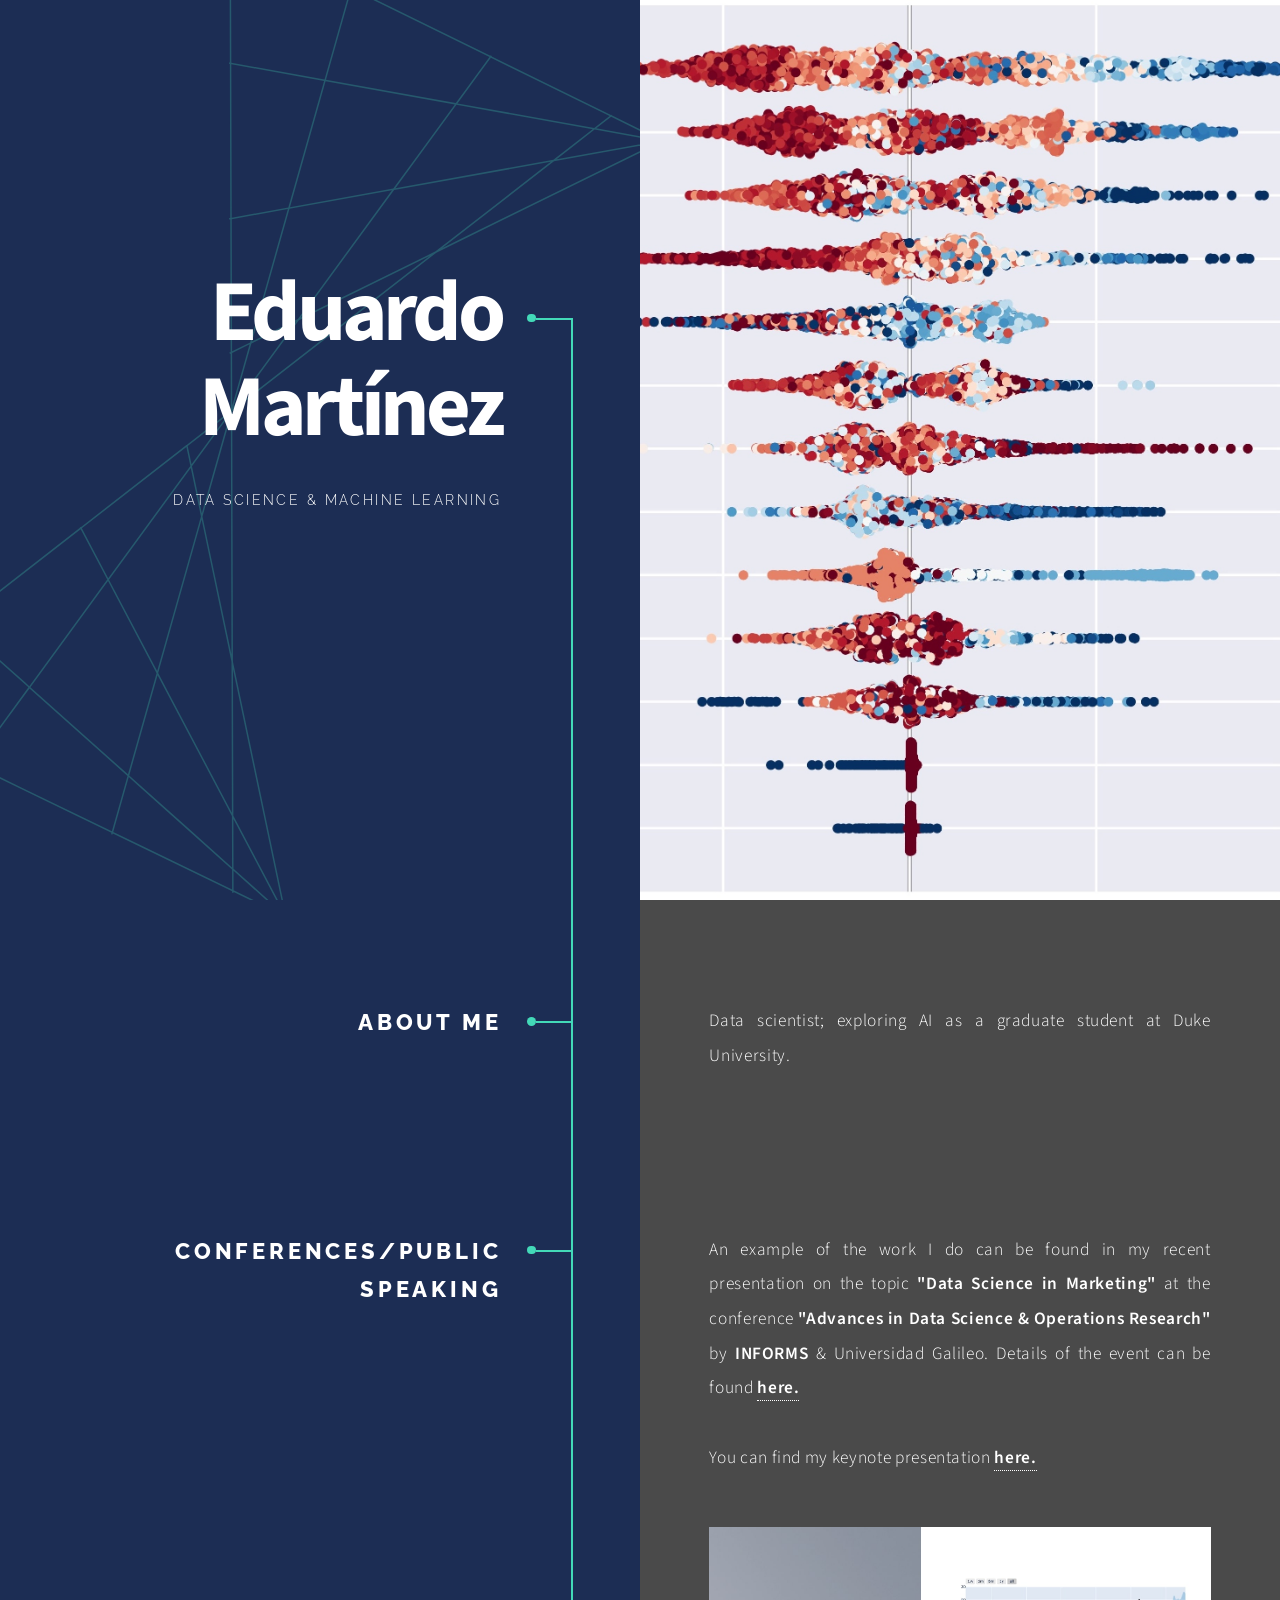
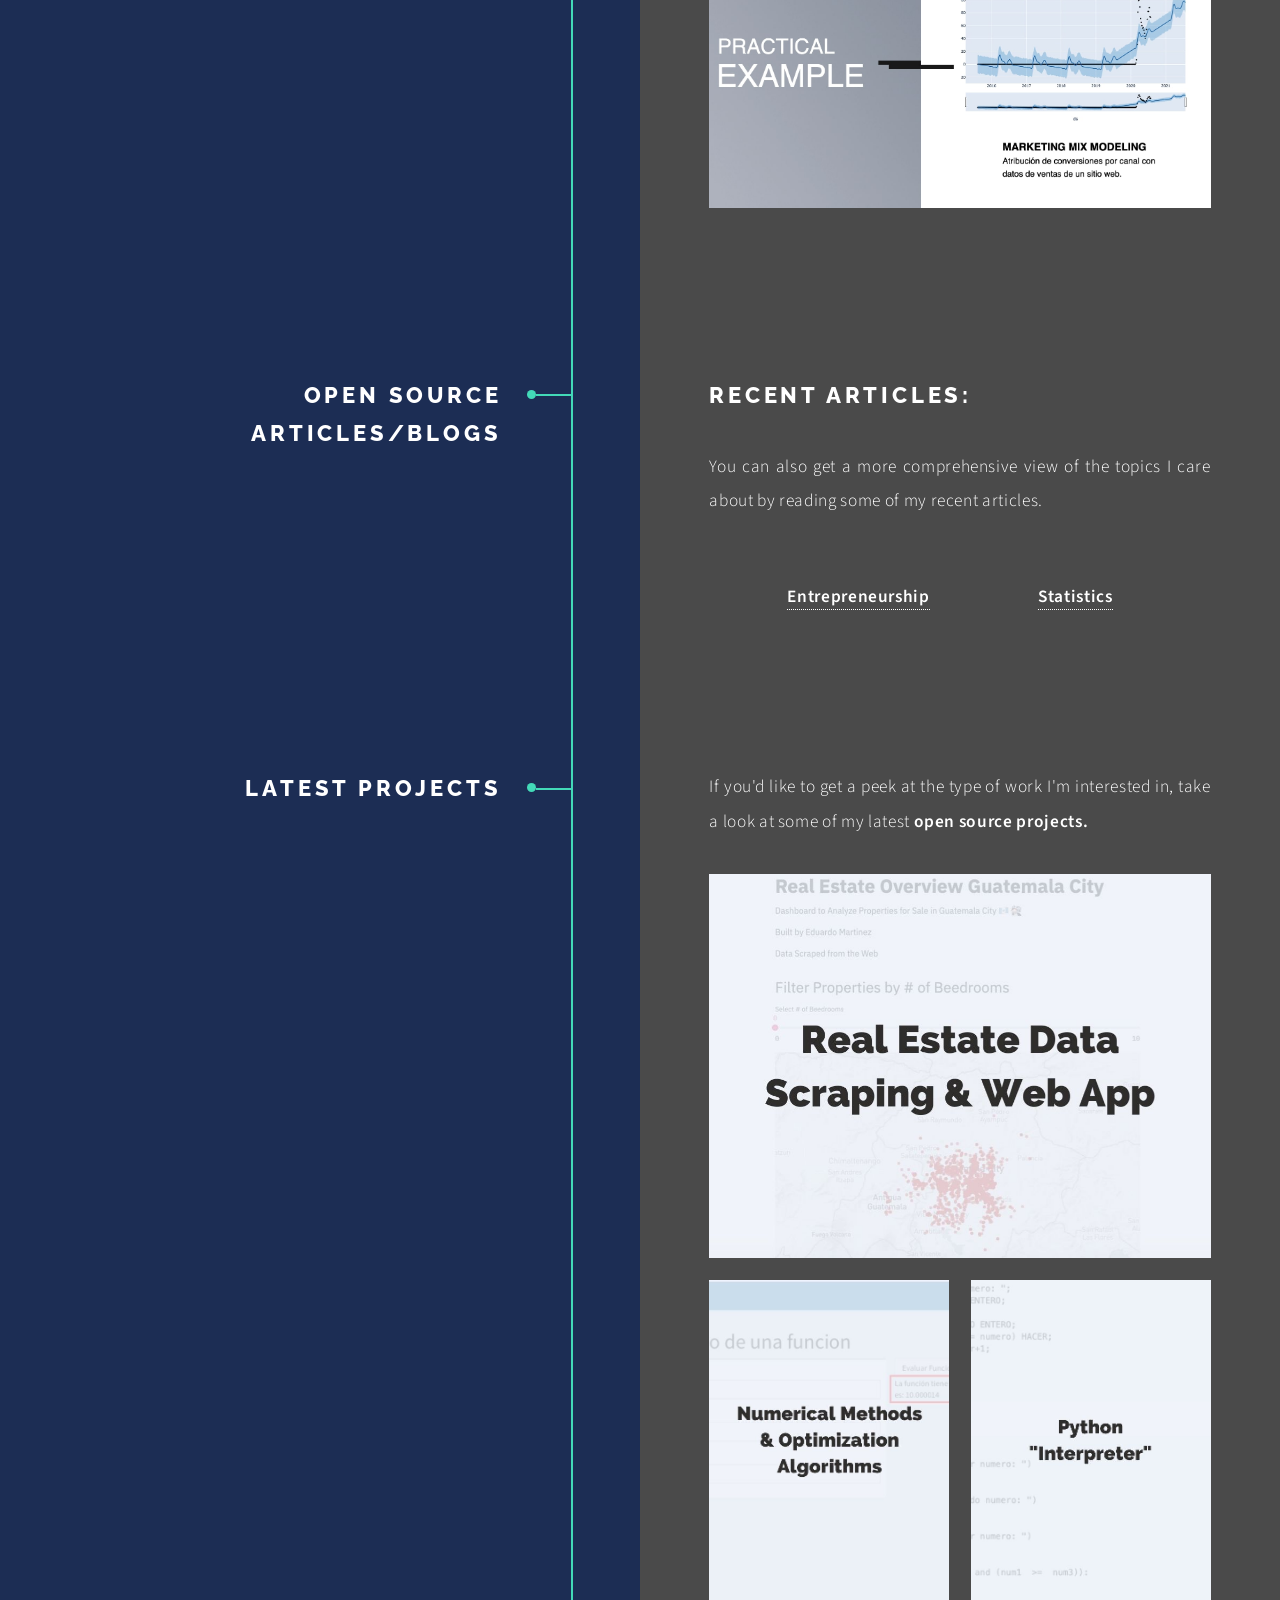
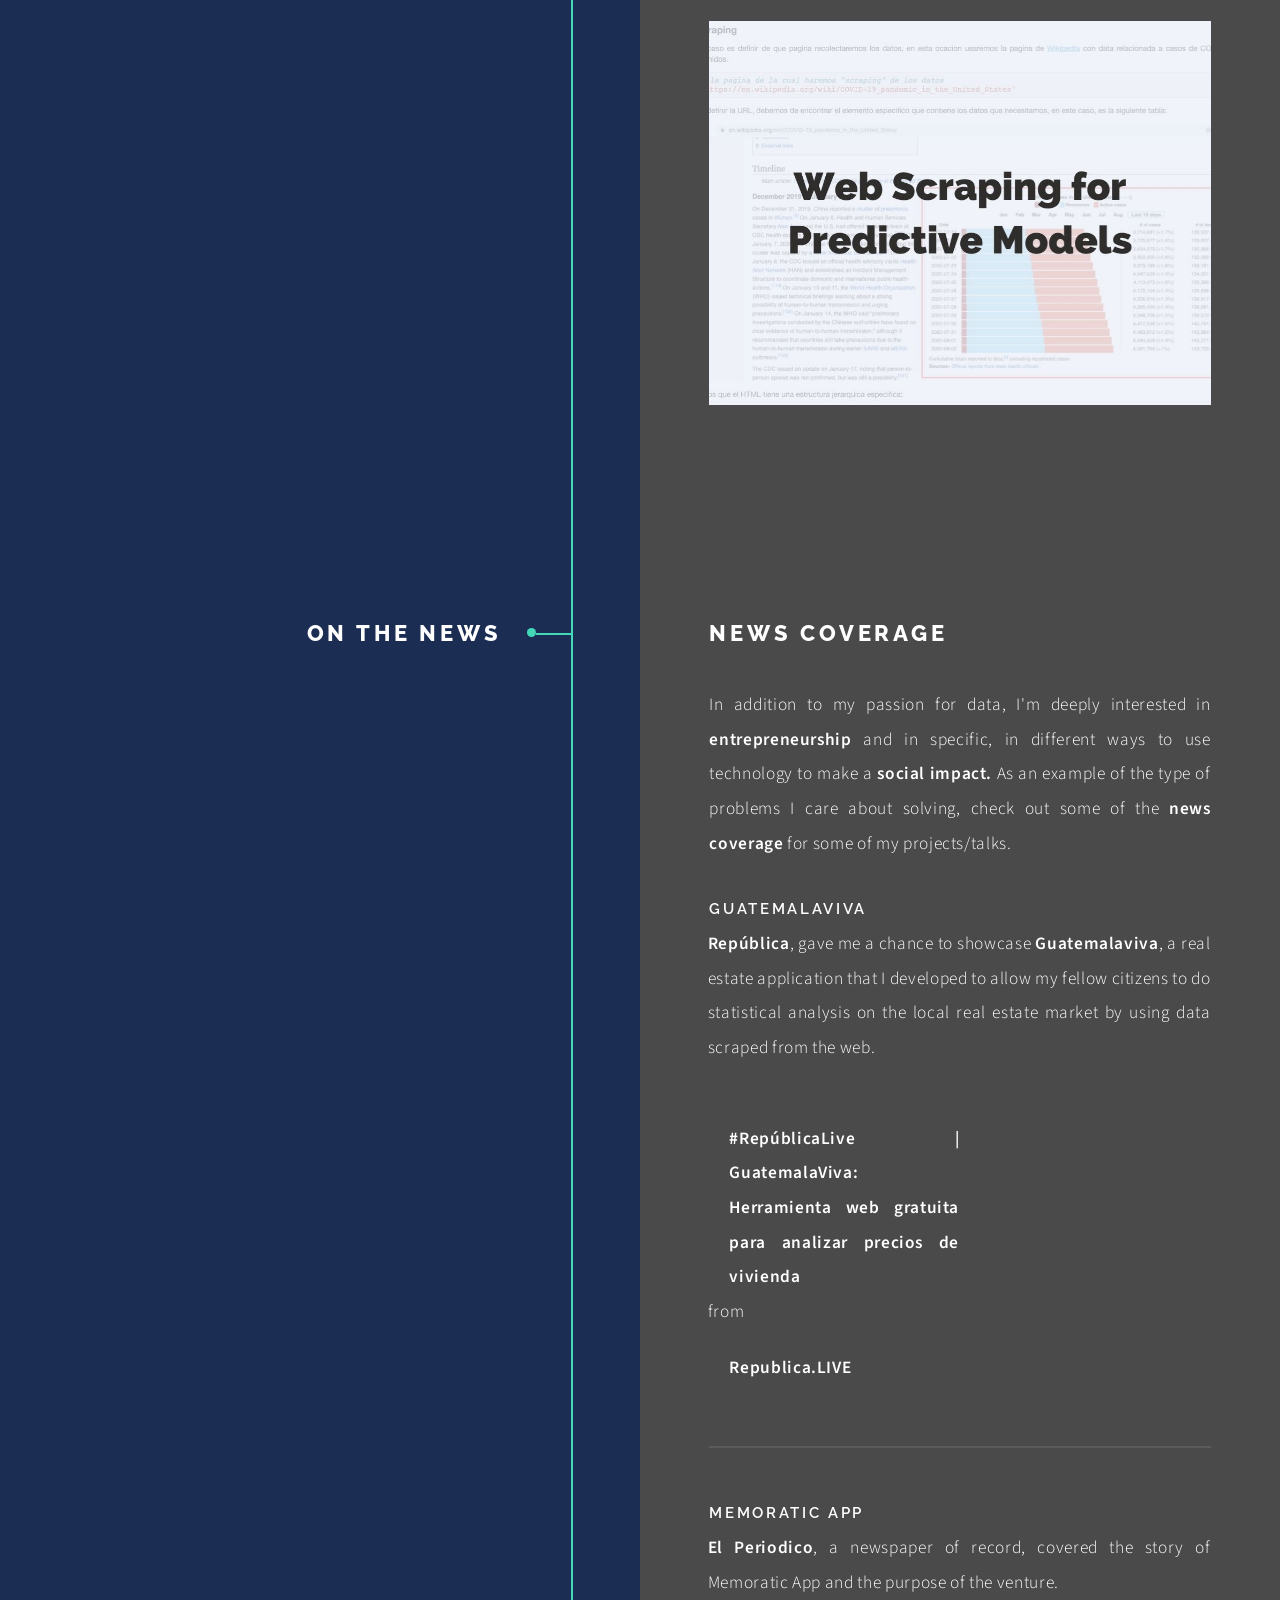
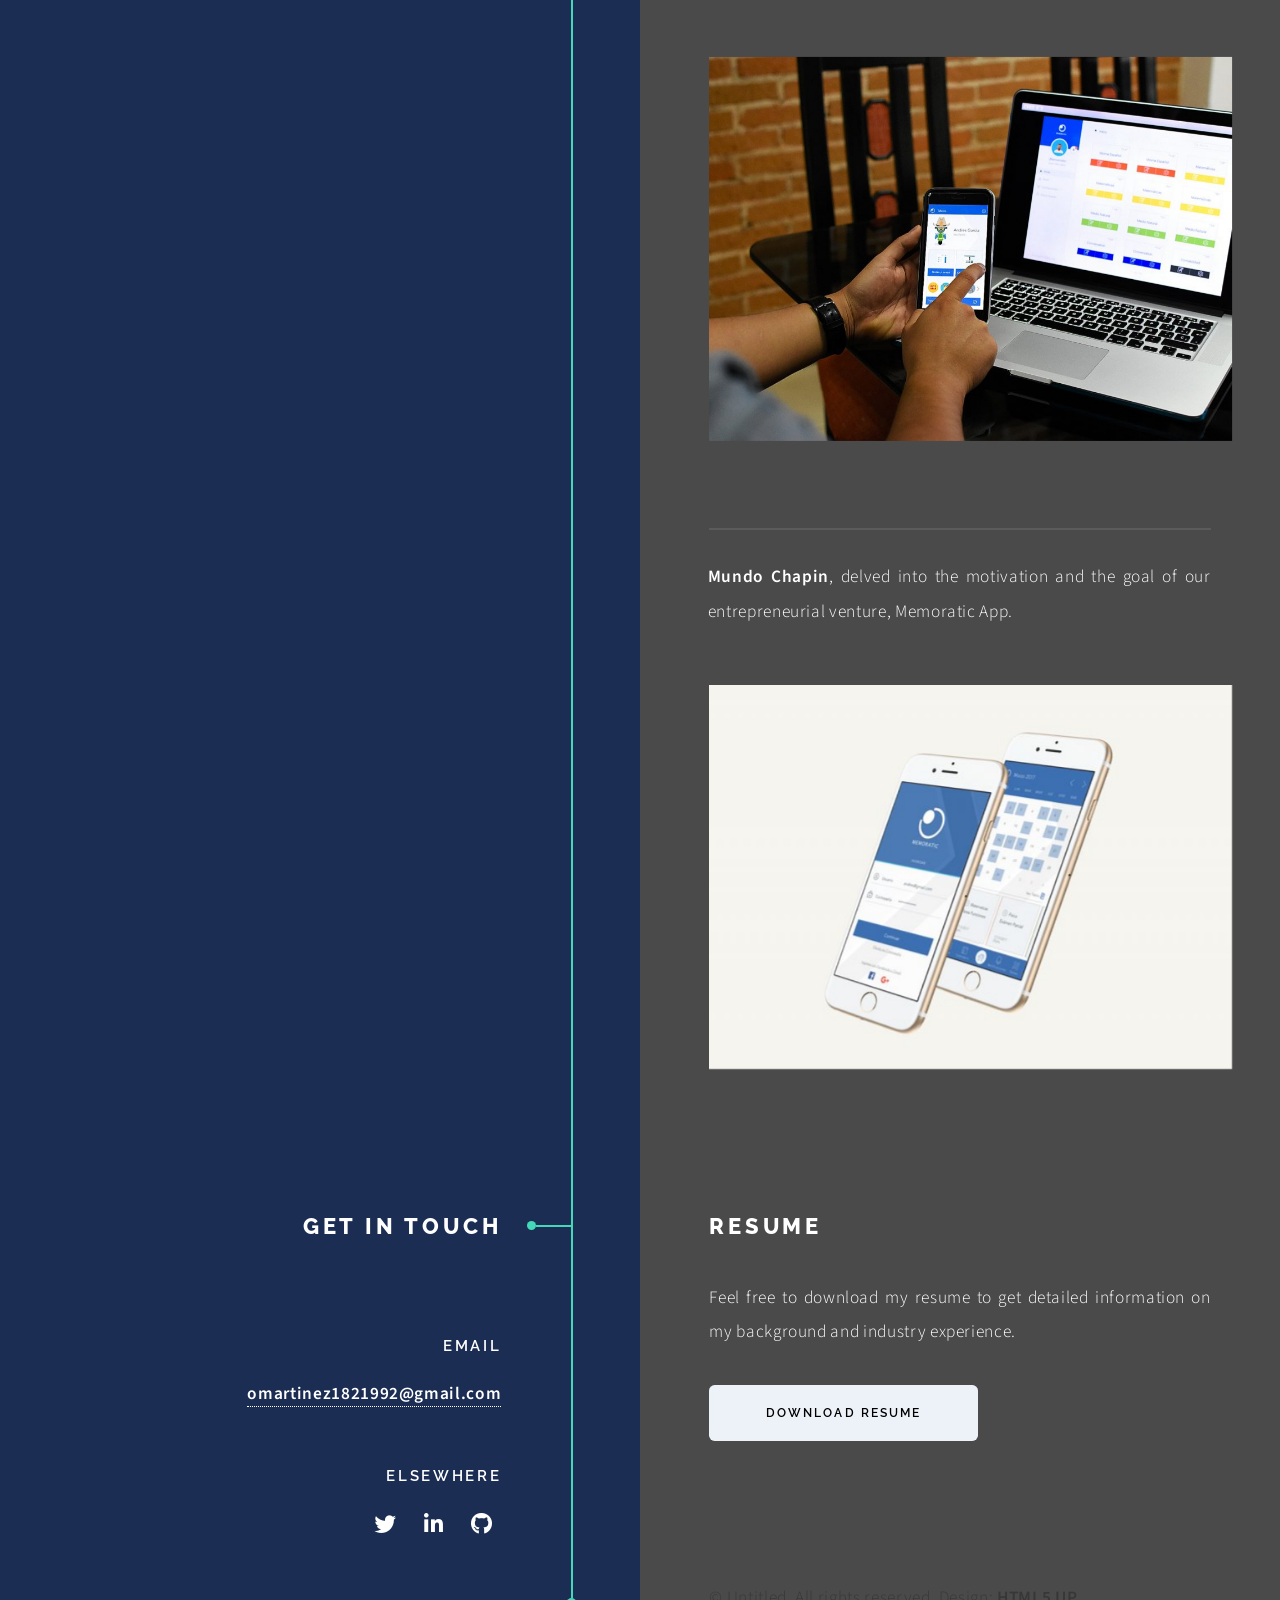
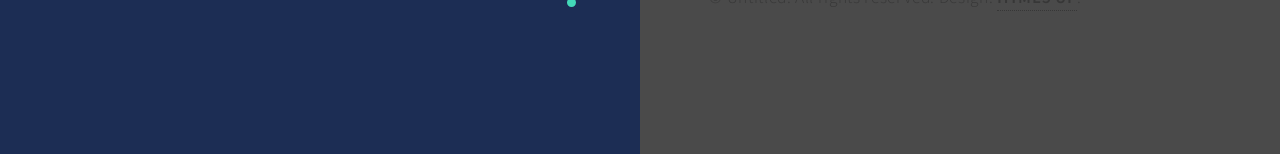
==== commit ee19b18b: "Update index.html" ====
--- a/index.html
+++ b/index.html
@@ -33,7 +33,7 @@
 					<section class="intro">
 						<header>
 							<h1>Eduardo Martínez</h1>
-							<p> Living at the intersection of Data Science & Marketing </p>
+							<p> Data Science & Machine Learning </p>
 							<ul class="actions">
 								<li><a href="#first" class="arrow scrolly"><span class="label">Next</span></a></li>
 							</ul>
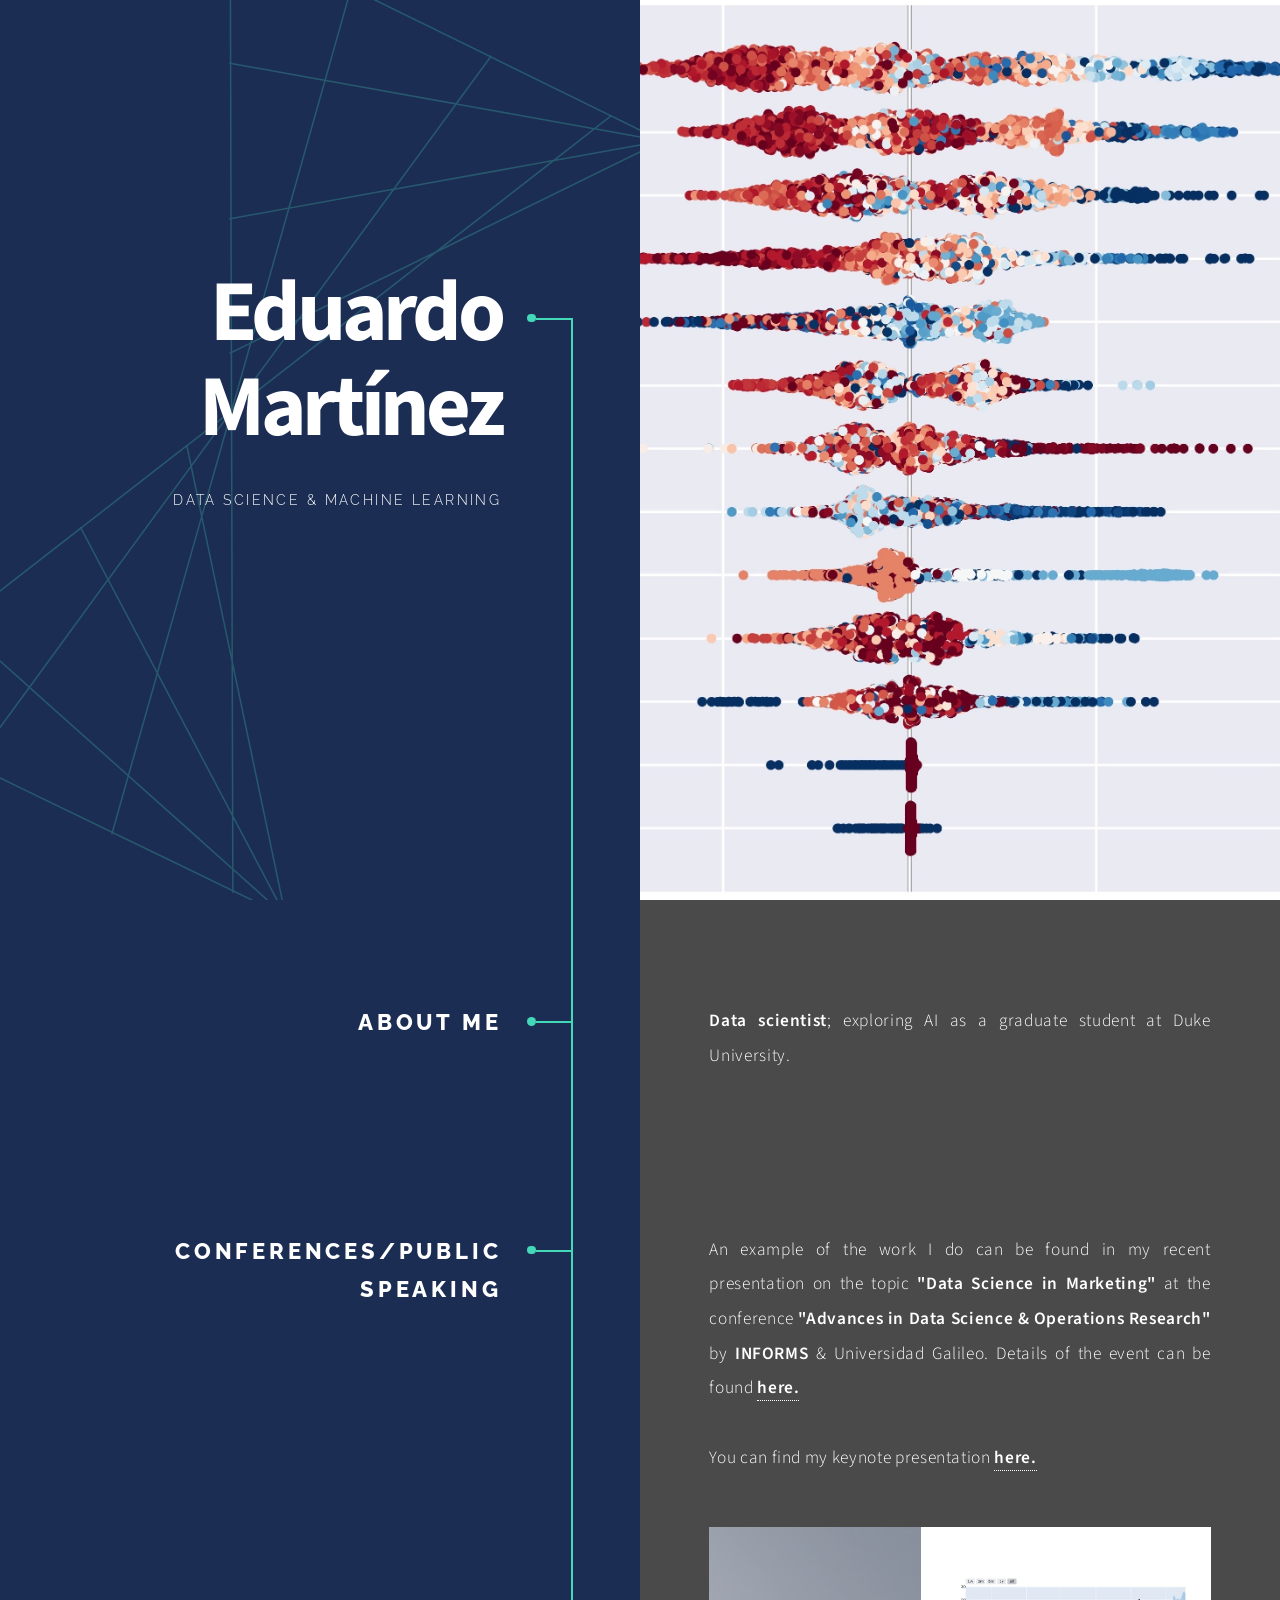
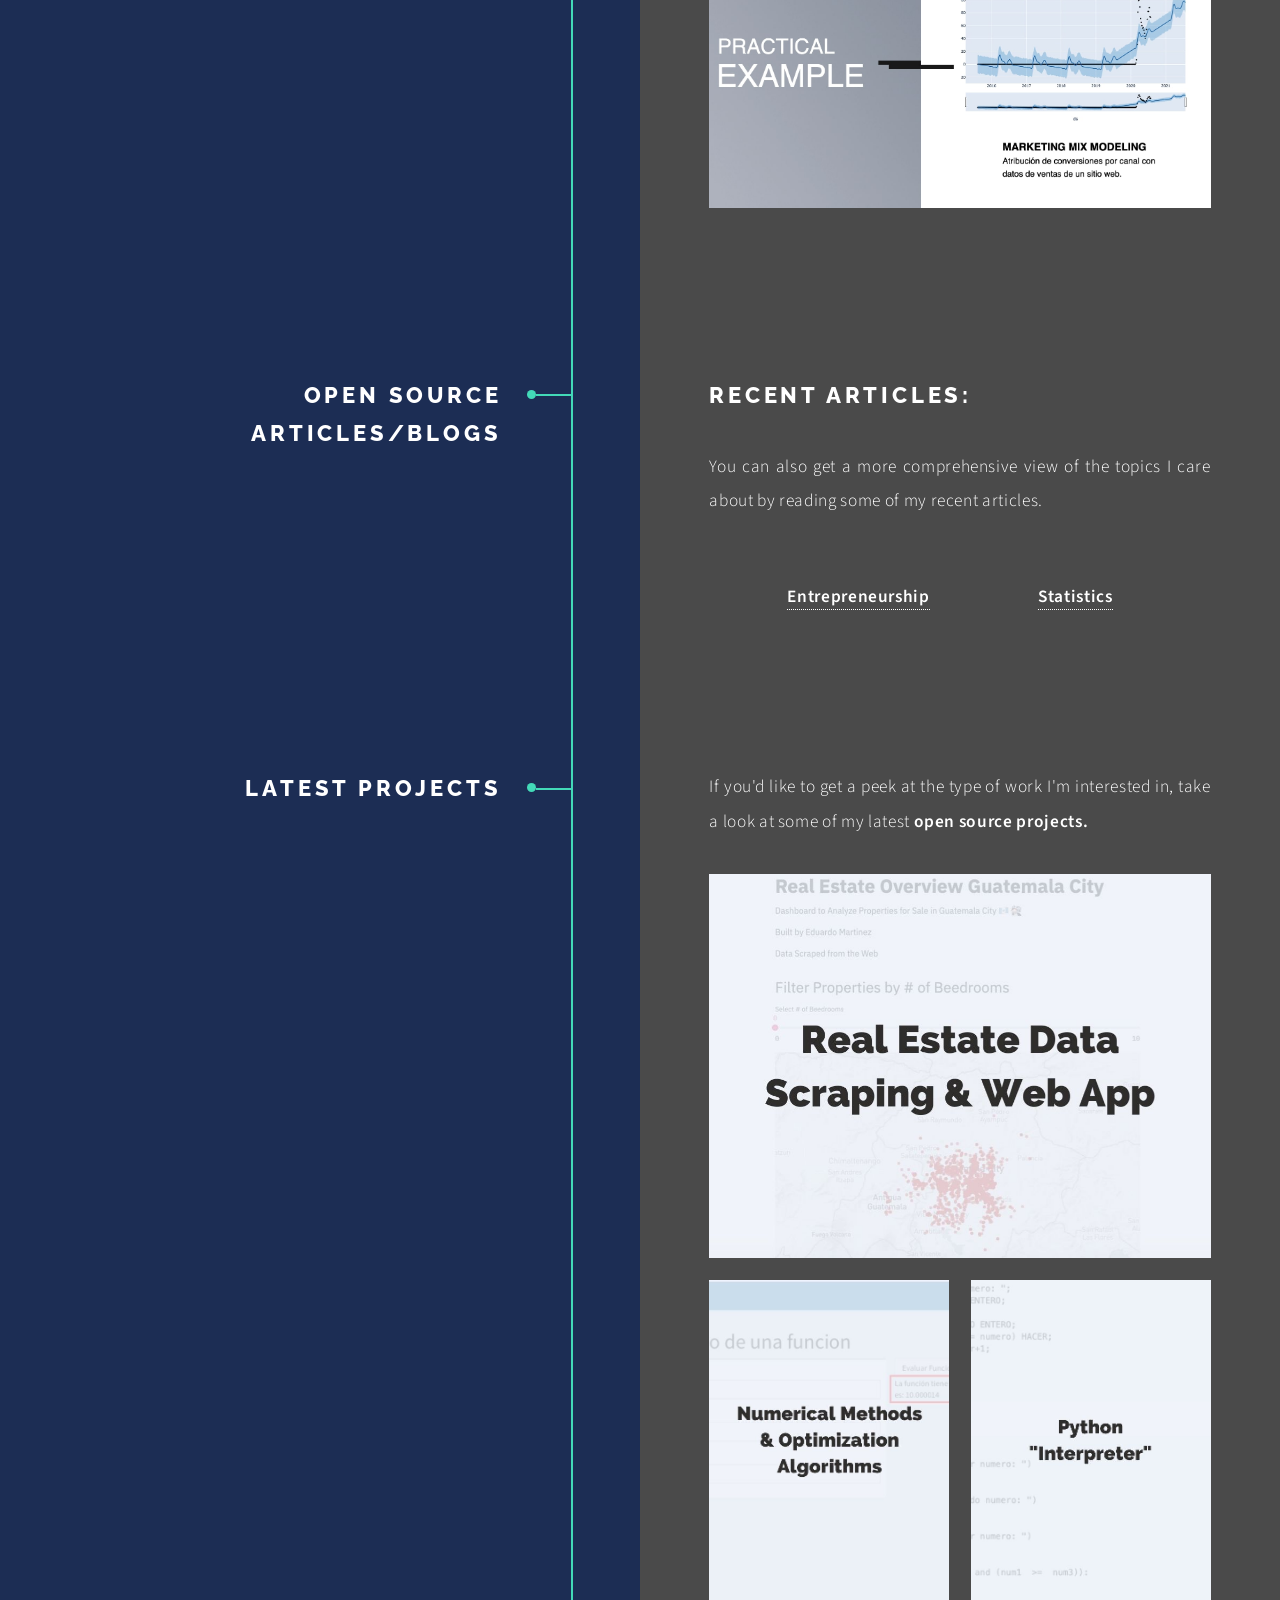
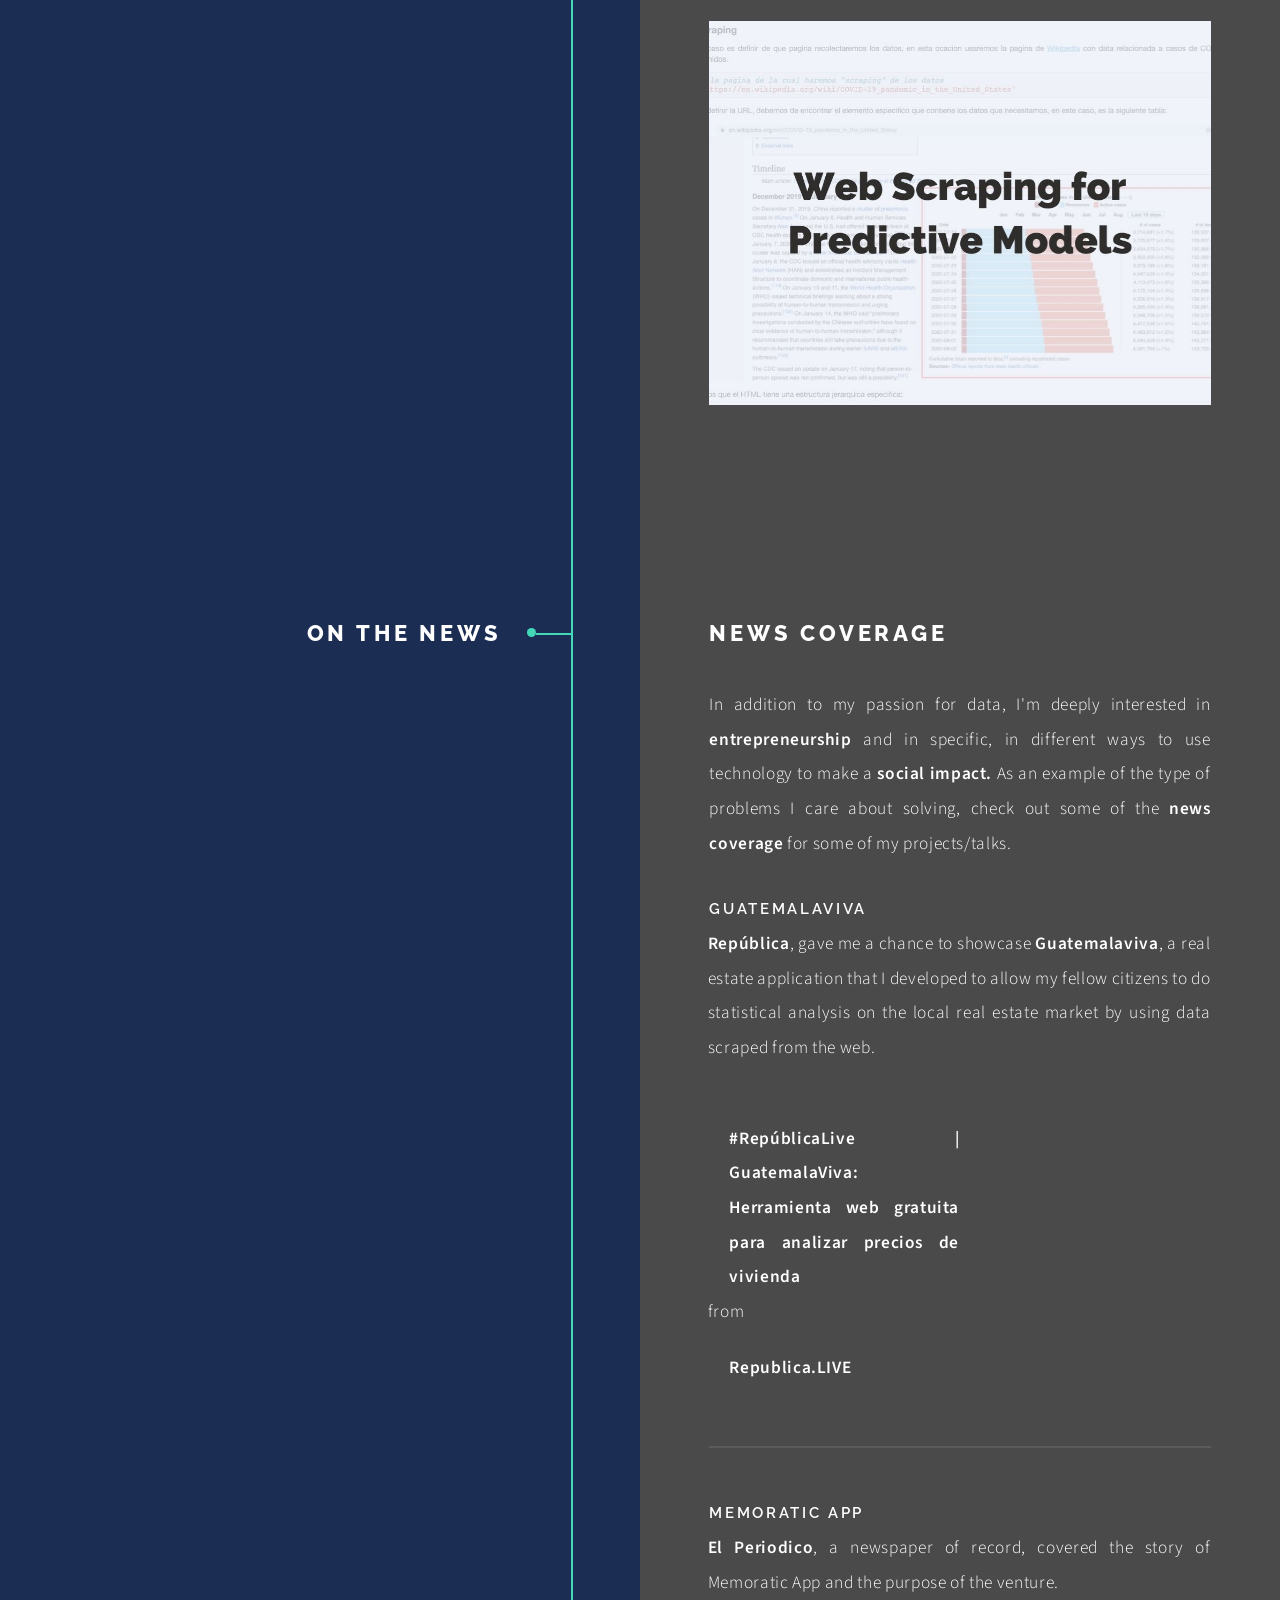
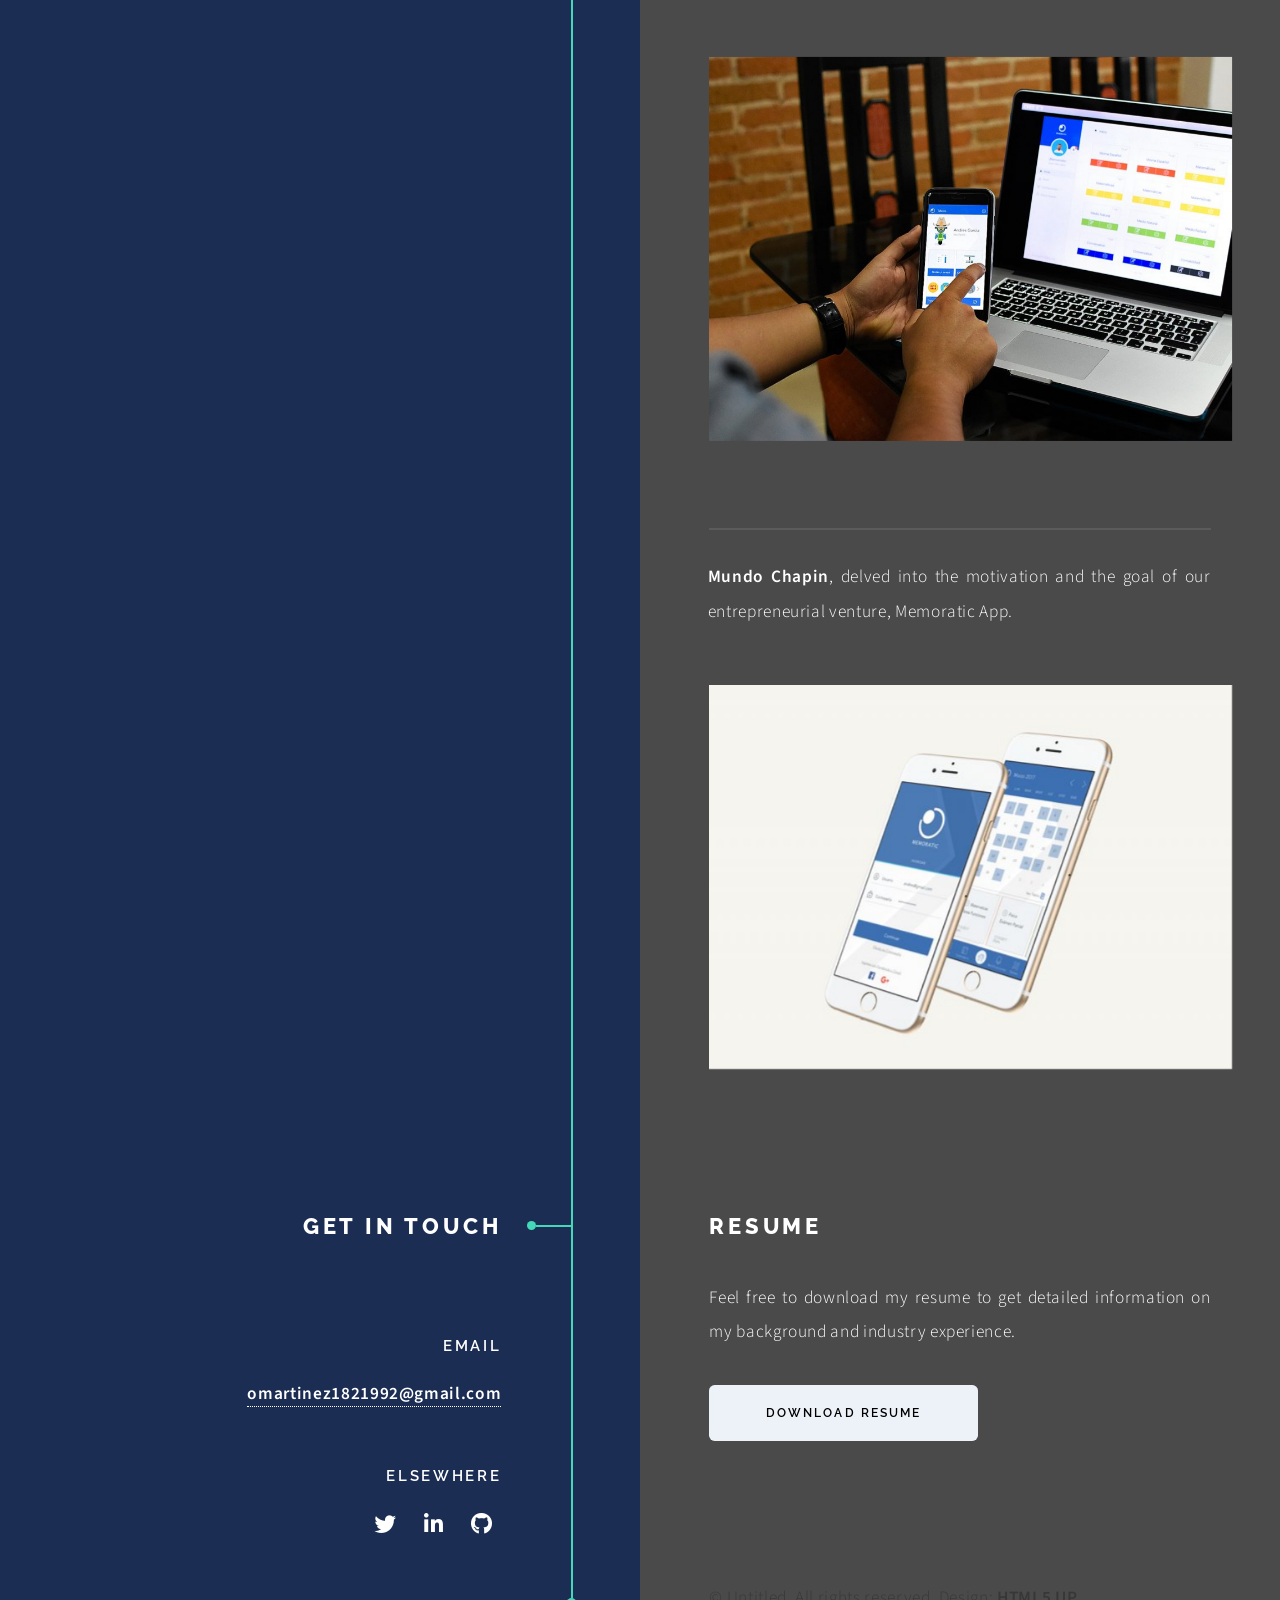
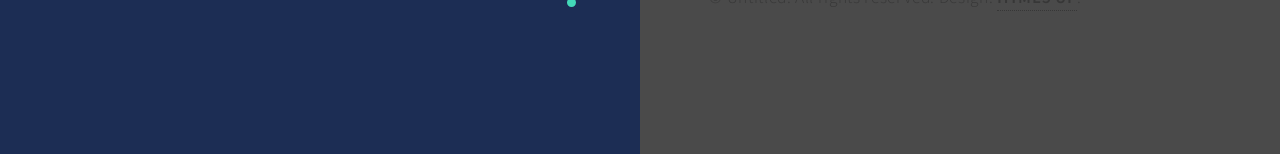
==== commit 08e0e940: "Update index.html" ====
--- a/index.html
+++ b/index.html
@@ -50,7 +50,7 @@
 						</header>
 						<div class="content">
 							<!--  <span class="image main"><img src="images/pic02.jpg" alt="About Me Picture" /></span> -->
-							<p align="justify"> Data scientist; exploring AI as a graduate student at Duke University. </p>
+							<p align="justify"> <strong>Data scientist</strong>; exploring AI as a graduate student at Duke University. </p>
 						</div>
 					</section>
 
